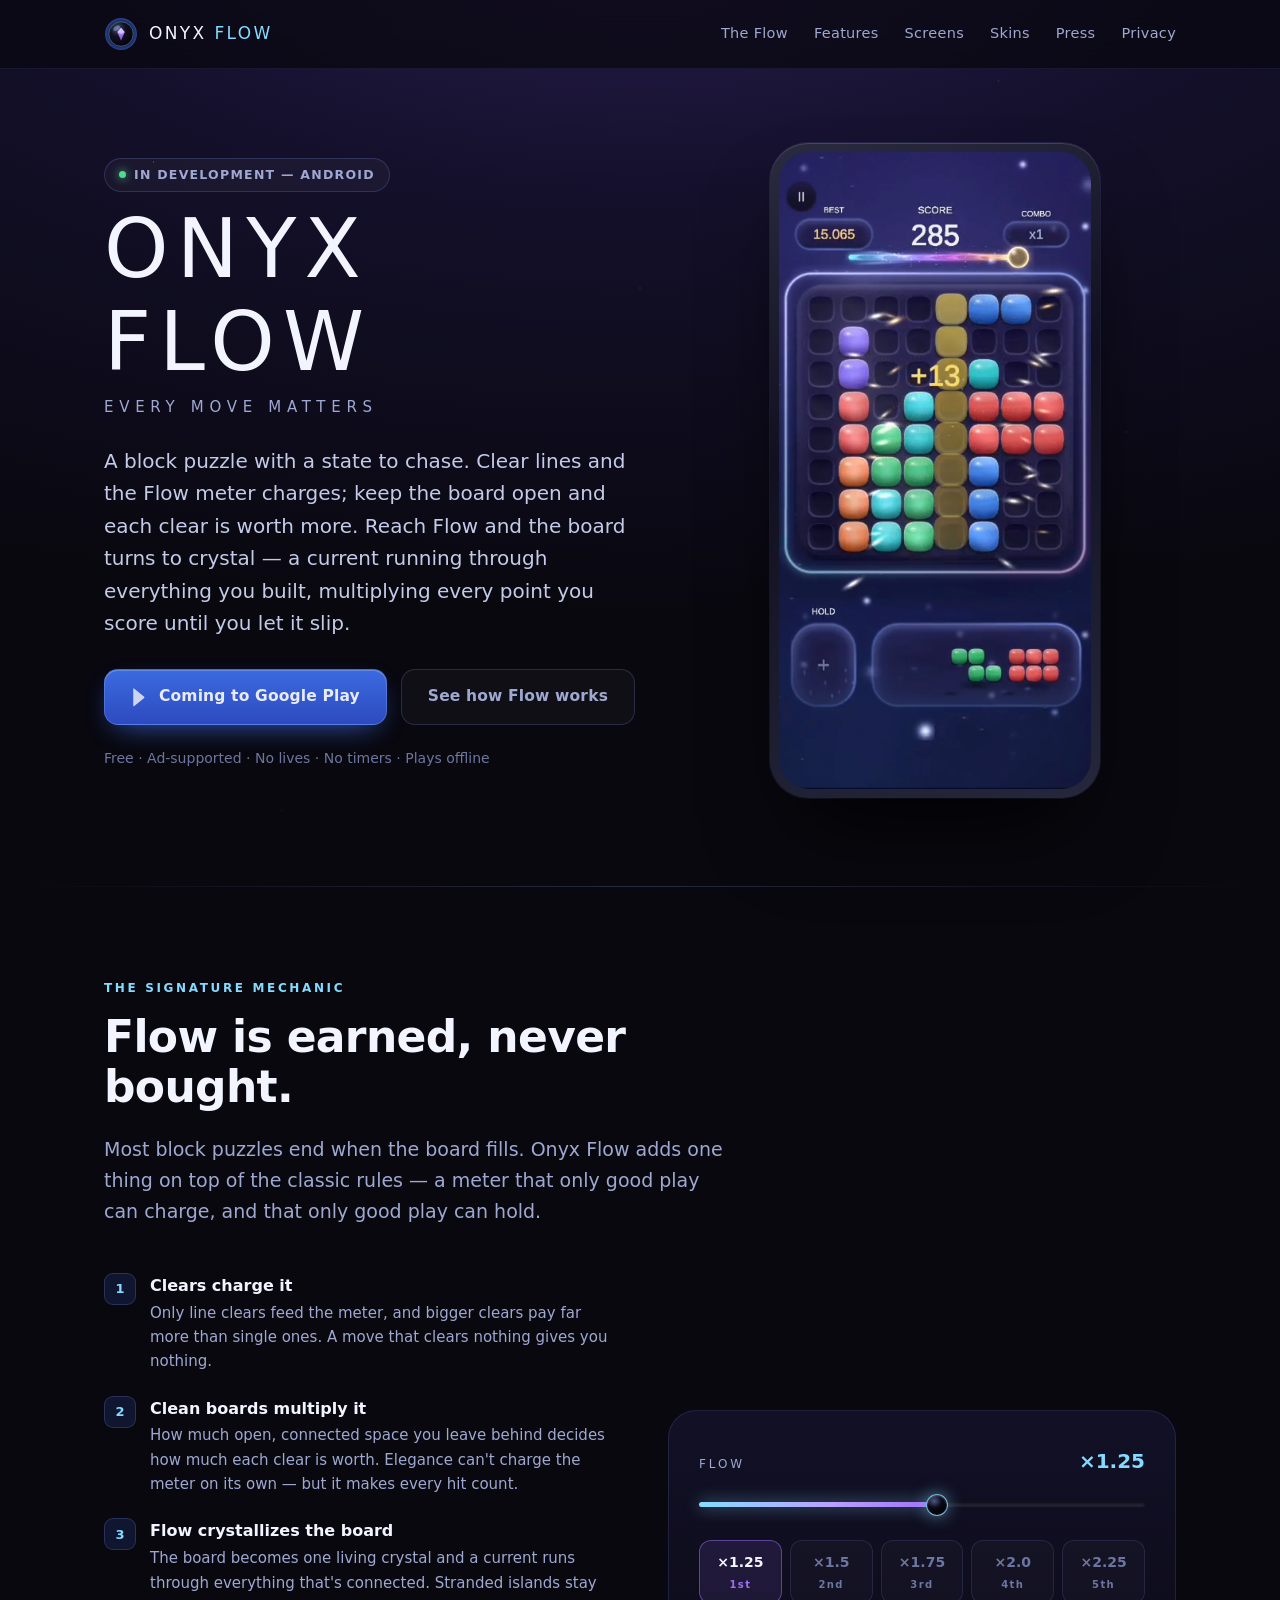
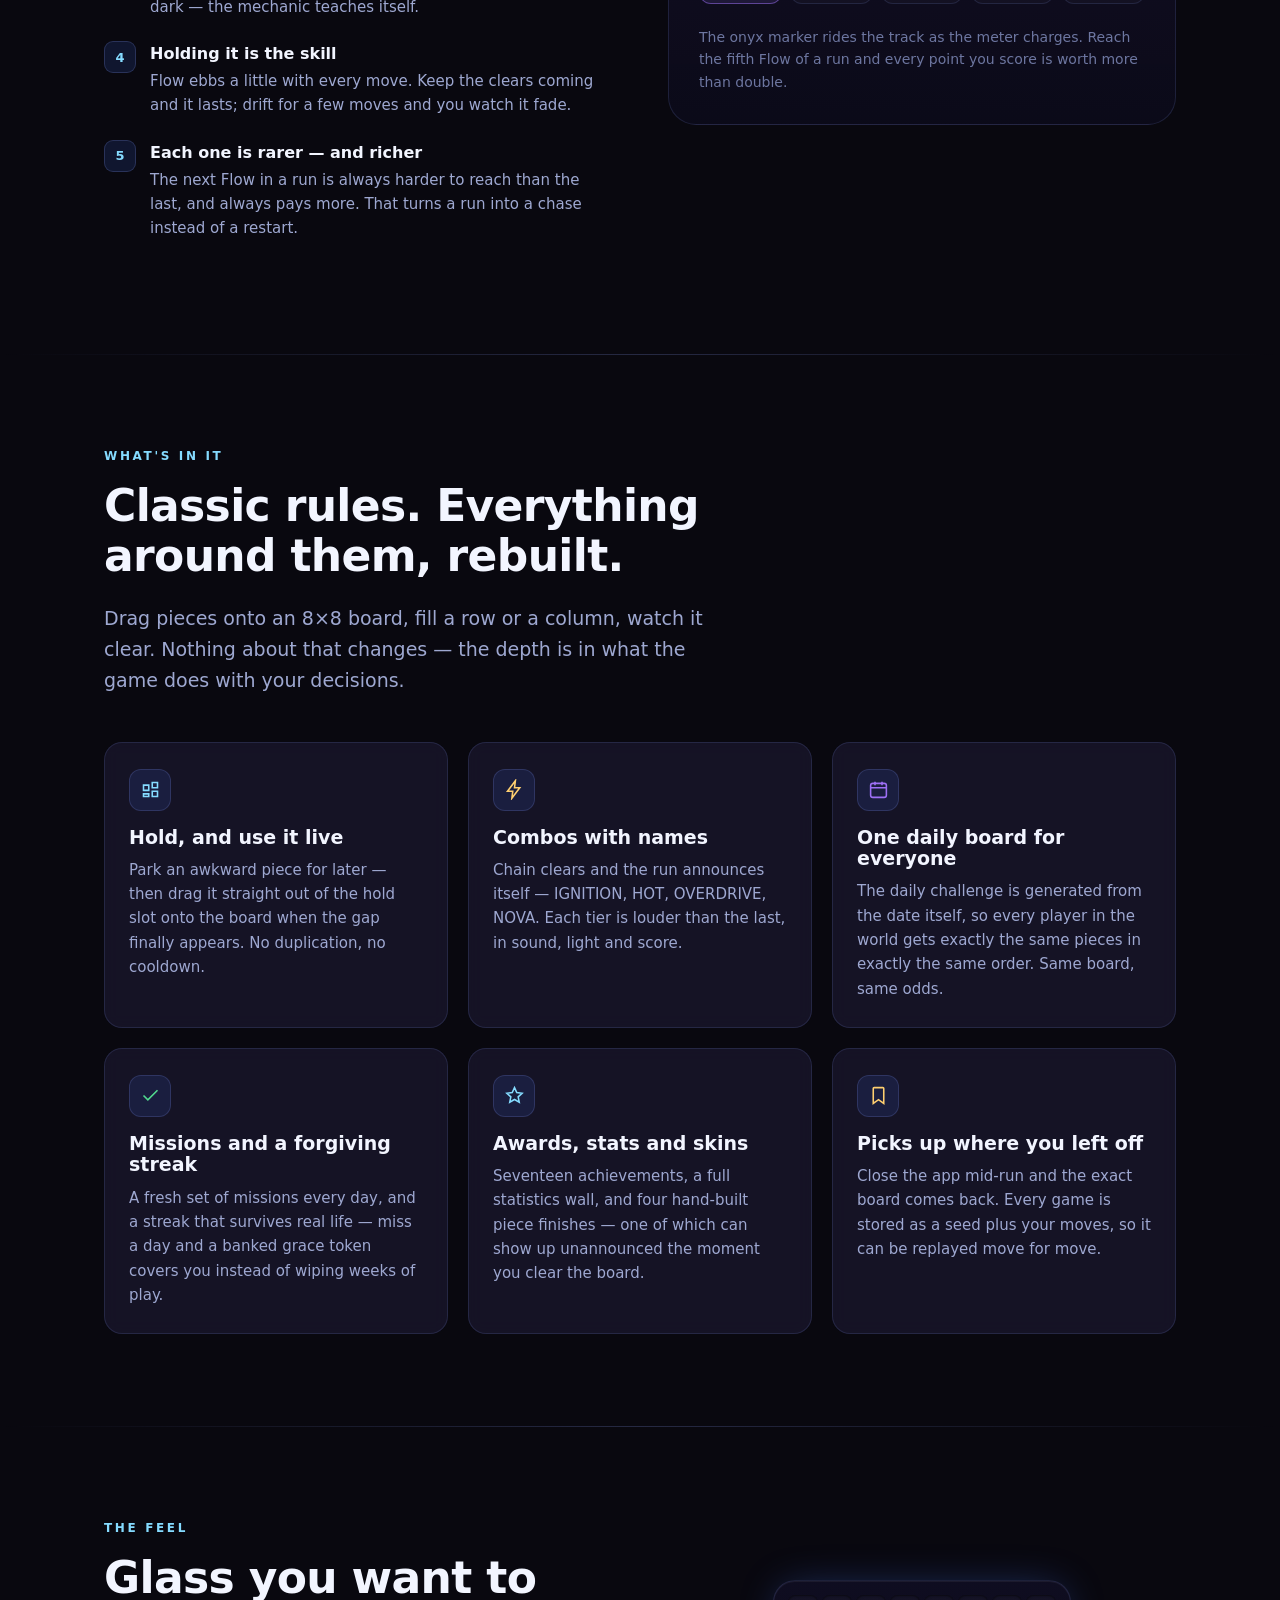
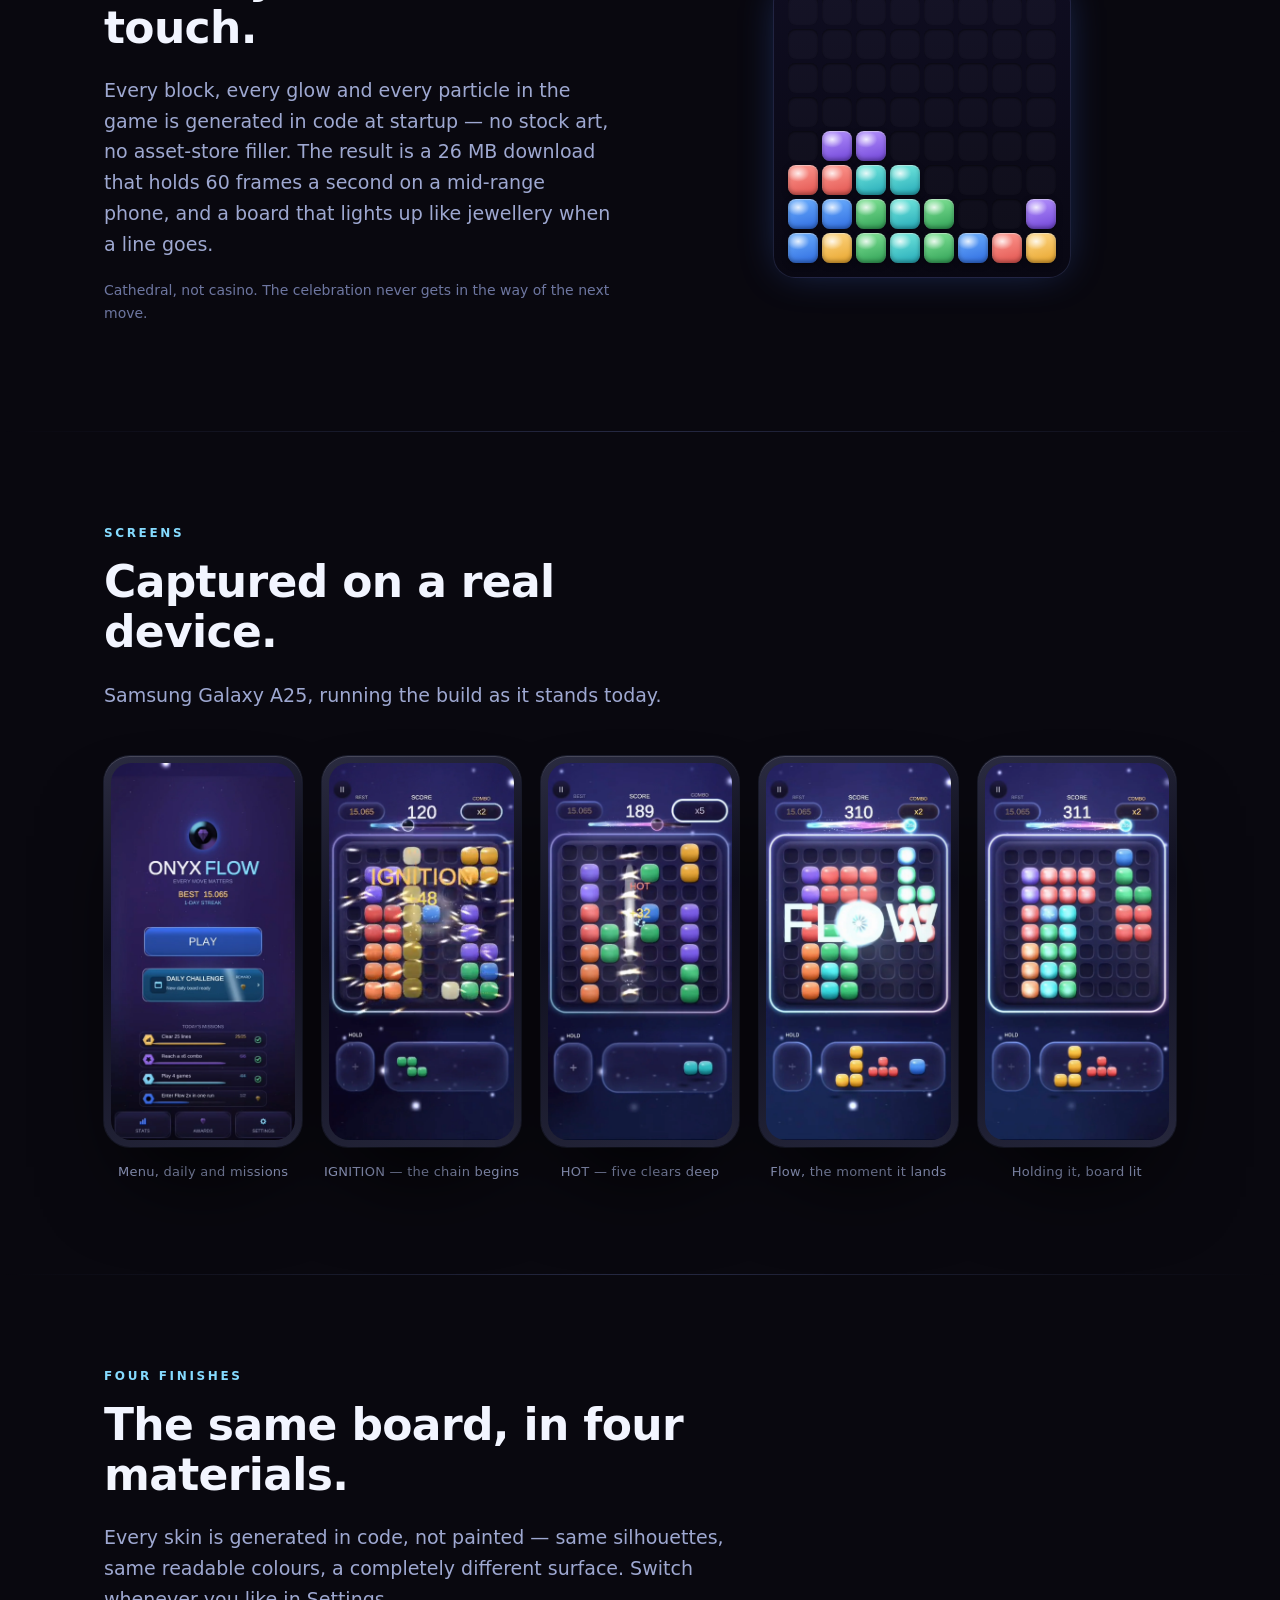
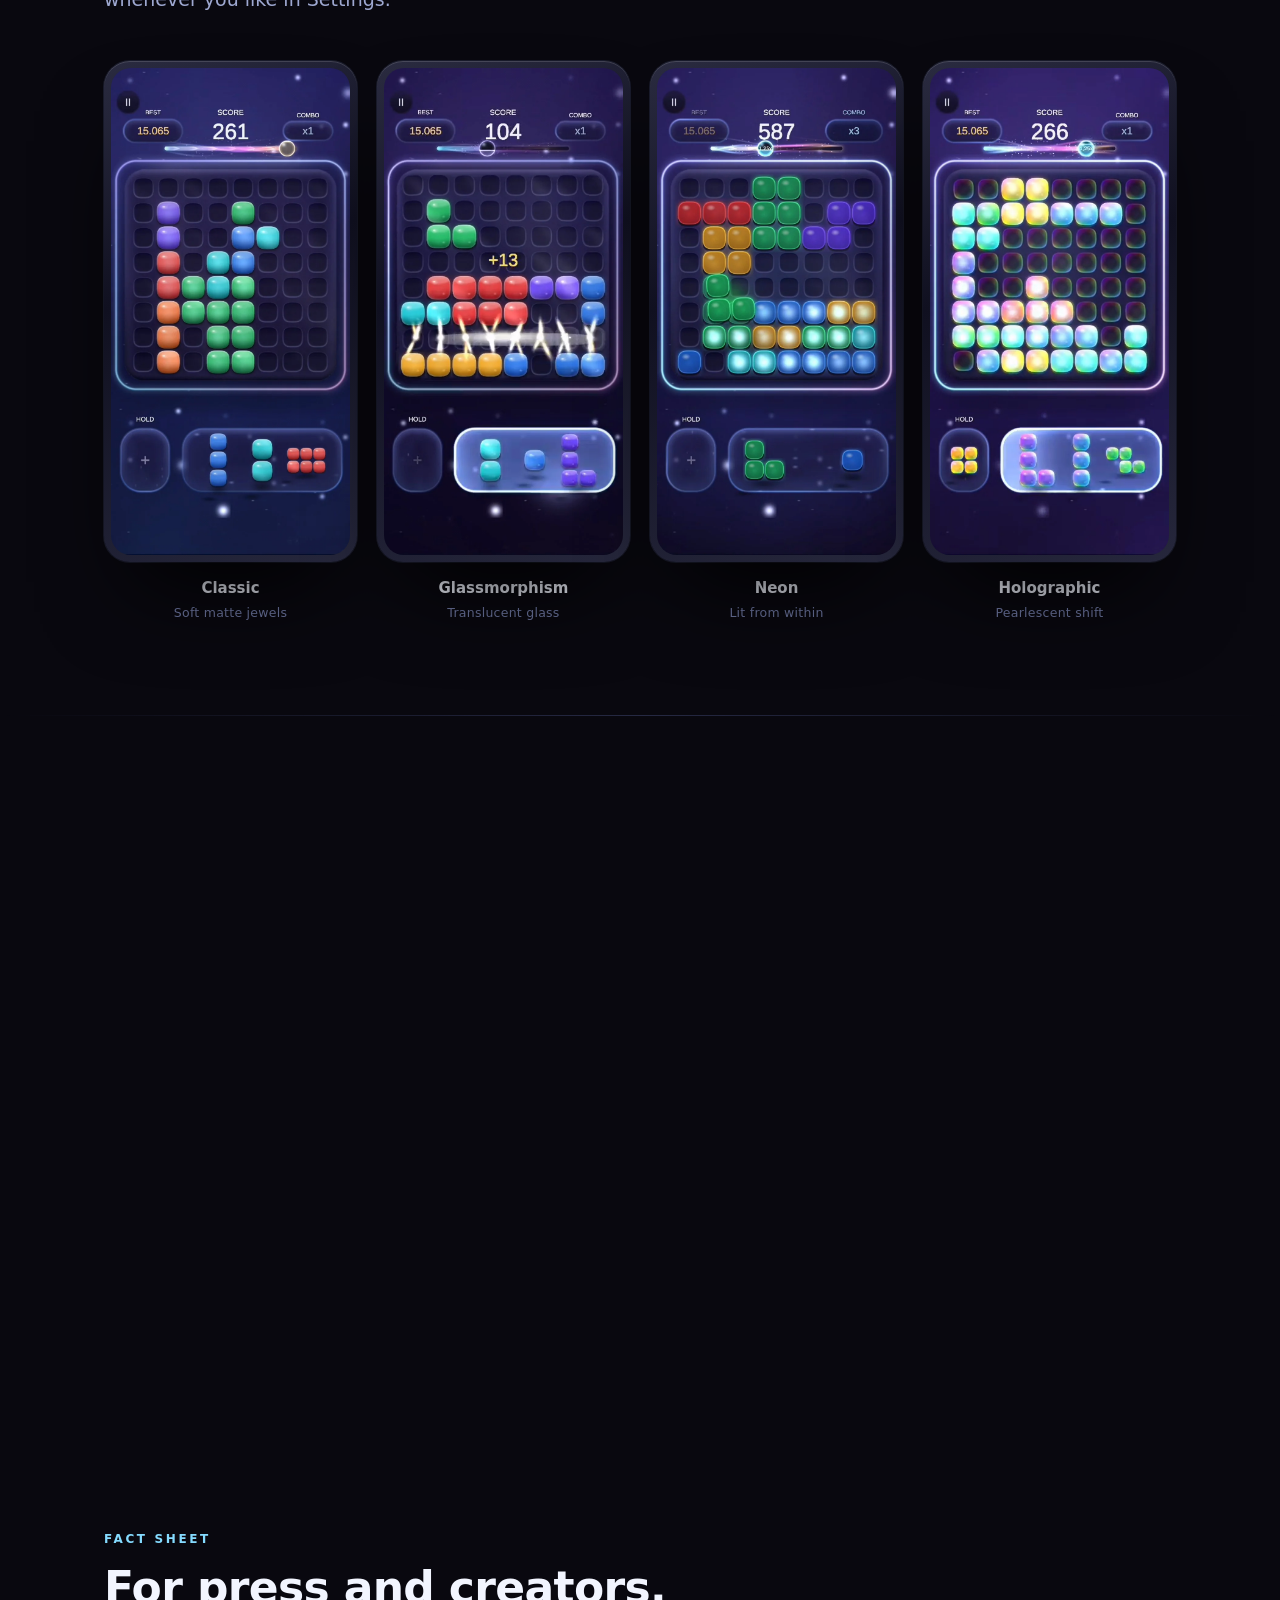
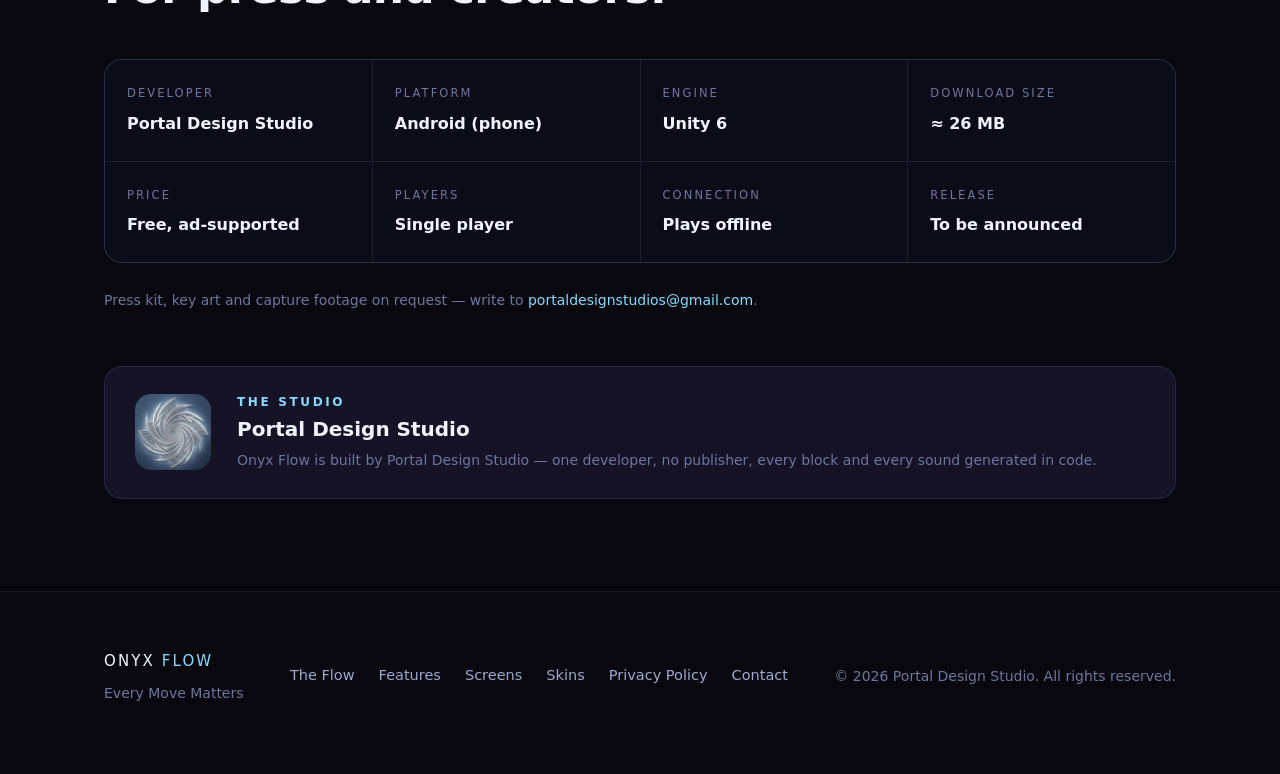
==== index.html @ 807653da "Site for Onyx Flow: landing page and privacy policy Static site, no build step and no external reque" ====
<!DOCTYPE html>
<html lang="en">
<head>
<meta charset="utf-8">
<meta name="viewport" content="width=device-width, initial-scale=1">
<title>Onyx Flow — Every Move Matters</title>
<meta name="description" content="A premium block puzzle for Android. Clear lines to charge the Flow meter, hold it with clean play, and every point you score is multiplied. No timers, no lives, no paywalls.">
<meta name="theme-color" content="#09080f">
<link rel="icon" href="favicon.svg" type="image/svg+xml">
<link rel="stylesheet" href="styles.css">

<meta property="og:type" content="website">
<meta property="og:title" content="Onyx Flow — Every Move Matters">
<meta property="og:description" content="A premium block puzzle for Android. Clear lines to charge the Flow meter, hold it with clean play, and every point you score is multiplied.">
<meta property="og:image" content="assets/og.png">
<meta name="twitter:card" content="summary_large_image">
</head>
<body>
<div class="backdrop"></div>

<header>
  <div class="wrap nav">
    <a class="brand" href="#top">
      <svg class="mark" viewBox="0 0 64 64" aria-hidden="true">
        <defs>
          <radialGradient id="hl" cx="50%" cy="50%" r="50%">
            <stop offset="55%" stop-color="#4275f5" stop-opacity="0"/>
            <stop offset="100%" stop-color="#4275f5" stop-opacity=".55"/>
          </radialGradient>
          <radialGradient id="orb" cx="36%" cy="28%" r="72%">
            <stop offset="0%" stop-color="#3d4e78"/>
            <stop offset="45%" stop-color="#12101f"/>
            <stop offset="100%" stop-color="#05040c"/>
          </radialGradient>
          <linearGradient id="cry" x1="0" y1="0" x2="0" y2="1">
            <stop offset="0%" stop-color="#d3b6ff"/>
            <stop offset="100%" stop-color="#7a45d6"/>
          </linearGradient>
        </defs>
        <circle cx="32" cy="32" r="30" fill="url(#hl)"/>
        <circle cx="32" cy="32" r="23" fill="url(#orb)"/>
        <circle cx="32" cy="32" r="23" fill="none" stroke="#85dbff" stroke-opacity=".55" stroke-width="1.2"/>
        <path d="M32 20 l7 8 -7 16 -7 -16 z" fill="url(#cry)"/>
        <path d="M32 20 l7 8 -7 4 -7 -4 z" fill="#e6d6ff" fill-opacity=".65"/>
        <ellipse cx="24" cy="21" rx="7" ry="4" fill="#bfe4ff" fill-opacity=".35" transform="rotate(-32 24 21)"/>
      </svg>
      <span class="wordmark"><b>ONYX</b> <i>FLOW</i></span>
    </a>
    <nav>
      <a href="#flow" class="hide-xs">The Flow</a>
      <a href="#features" class="hide-sm">Features</a>
      <a href="#screens">Screens</a>
      <a href="#skins" class="hide-sm">Skins</a>
      <a href="#press" class="hide-sm">Press</a>
      <a href="privacy.html">Privacy</a>
    </nav>
  </div>
</header>

<main id="top">

  <!-- ================= HERO ================= -->
  <section class="hero">
    <div class="wrap hero-grid">
      <div>
        <span class="pill"><span class="dot"></span> In development — Android</span>
        <h1>ONYX FLOW</h1>
        <p class="tagline">Every Move Matters</p>
        <p class="lede">
          A block puzzle with a state to chase. Clear lines and the Flow meter charges;
          keep the board open and each clear is worth more. Reach Flow and the board turns to
          crystal — a current running through everything you built, multiplying every point
          you score until you let it slip.
        </p>
        <div class="hero-cta">
          <span class="btn" aria-disabled="true">
            <svg width="18" height="20" viewBox="0 0 24 26" aria-hidden="true"><path fill="currentColor" d="M3 1.4v23.2c0 .6.5 1 1 .7l13.6-11.1c.5-.4.5-1.1 0-1.5L4 1.6c-.4-.3-1 0-1 .8Z" opacity=".85"/></svg>
            Coming to Google Play
          </span>
          <a class="btn ghost" href="#flow">See how Flow works</a>
        </div>
        <p class="small" style="margin-top:22px">
          Free · Ad-supported · No lives · No timers · Plays offline
        </p>
      </div>

      <div class="phone hero-phone">
        <div class="screen">
          <video src="assets/hero-loop.mp4" poster="assets/hero-poster.webp"
                 autoplay muted loop playsinline preload="metadata"
                 aria-label="Gameplay: a combo clears a line, the Flow meter fills and the board crystallizes."></video>
        </div>
      </div>
    </div>
  </section>

  <hr class="rule">

  <!-- ================= FLOW ================= -->
  <section id="flow">
    <div class="wrap">
      <div class="section-head reveal">
        <p class="eyebrow">The signature mechanic</p>
        <h2>Flow is earned, never bought.</h2>
        <p class="lede">
          Most block puzzles end when the board fills. Onyx Flow adds one thing on top of the
          classic rules — a meter that only good play can charge, and that only good play can hold.
        </p>
      </div>

      <div class="flow-grid">
        <ol class="steps reveal">
          <li>
            <strong>Clears charge it</strong>
            <p>Only line clears feed the meter, and bigger clears pay far more than
               single ones. A move that clears nothing gives you nothing.</p>
          </li>
          <li>
            <strong>Clean boards multiply it</strong>
            <p>How much open, connected space you leave behind decides how much each clear
               is worth. Elegance can't charge the meter on its own — but it makes every hit count.</p>
          </li>
          <li>
            <strong>Flow crystallizes the board</strong>
            <p>The board becomes one living crystal and a current runs through everything
               that's connected. Stranded islands stay dark — the mechanic teaches itself.</p>
          </li>
          <li>
            <strong>Holding it is the skill</strong>
            <p>Flow ebbs a little with every move. Keep the clears coming and it lasts;
               drift for a few moves and you watch it fade.</p>
          </li>
          <li>
            <strong>Each one is rarer — and richer</strong>
            <p>The next Flow in a run is always harder to reach than the last, and always
               pays more. That turns a run into a chase instead of a restart.</p>
          </li>
        </ol>

        <div class="meter-mock reveal">
          <div class="meter-label"><span>Flow</span><span class="x" id="mult">×1.25</span></div>
          <div class="meter">
            <div class="track"></div>
            <div class="fill" id="fill"></div>
            <div class="orb" id="flowOrb"></div>
          </div>
          <div class="ladder" id="ladder">
            <div class="rung on">×1.25<span>1st</span></div>
            <div class="rung">×1.5<span>2nd</span></div>
            <div class="rung">×1.75<span>3rd</span></div>
            <div class="rung">×2.0<span>4th</span></div>
            <div class="rung">×2.25<span>5th</span></div>
          </div>
          <p class="small" style="margin:22px 0 0">
            The onyx marker rides the track as the meter charges. Reach the fifth Flow of a run
            and every point you score is worth more than double.
          </p>
        </div>
      </div>
    </div>
  </section>

  <hr class="rule">

  <!-- ================= FEATURES ================= -->
  <section id="features">
    <div class="wrap">
      <div class="section-head reveal">
        <p class="eyebrow">What's in it</p>
        <h2>Classic rules. Everything around them, rebuilt.</h2>
        <p class="lede">
          Drag pieces onto an 8×8 board, fill a row or a column, watch it clear. Nothing about
          that changes — the depth is in what the game does with your decisions.
        </p>
      </div>

      <div class="grid cols-3">
        <div class="card reveal">
          <div class="ico"><svg viewBox="0 0 24 24" fill="none" stroke="#85dbff" stroke-width="1.8"><path d="M4 7h6v6H4zM14 4h6v6h-6zM14 14h6v6h-6zM4 17h6v3H4z"/></svg></div>
          <h3>Hold, and use it live</h3>
          <p>Park an awkward piece for later — then drag it straight out of the hold slot onto
             the board when the gap finally appears. No duplication, no cooldown.</p>
        </div>
        <div class="card reveal">
          <div class="ico"><svg viewBox="0 0 24 24" fill="none" stroke="#ffcf70" stroke-width="1.8"><path d="M13 2 4 14h6l-1 8 9-12h-6z"/></svg></div>
          <h3>Combos with names</h3>
          <p>Chain clears and the run announces itself — IGNITION, HOT, OVERDRIVE, NOVA.
             Each tier is louder than the last, in sound, light and score.</p>
        </div>
        <div class="card reveal">
          <div class="ico"><svg viewBox="0 0 24 24" fill="none" stroke="#9e70f5" stroke-width="1.8"><rect x="3" y="5" width="18" height="16" rx="2.5"/><path d="M3 10h18M8 3v4M16 3v4"/></svg></div>
          <h3>One daily board for everyone</h3>
          <p>The daily challenge is generated from the date itself, so every player in the
             world gets exactly the same pieces in exactly the same order. Same board, same odds.</p>
        </div>
        <div class="card reveal">
          <div class="ico"><svg viewBox="0 0 24 24" fill="none" stroke="#52db8f" stroke-width="1.8"><path d="M4 12l5 5L20 6"/></svg></div>
          <h3>Missions and a forgiving streak</h3>
          <p>A fresh set of missions every day, and a streak that survives real life — miss a
             day and a banked grace token covers you instead of wiping weeks of play.</p>
        </div>
        <div class="card reveal">
          <div class="ico"><svg viewBox="0 0 24 24" fill="none" stroke="#85dbff" stroke-width="1.8"><path d="M12 3l2.6 5.6 6.1.8-4.5 4.2 1.2 6-5.4-3-5.4 3 1.2-6L3.3 9.4l6.1-.8z"/></svg></div>
          <h3>Awards, stats and skins</h3>
          <p>Seventeen achievements, a full statistics wall, and four hand-built piece finishes —
             one of which can show up unannounced the moment you clear the board.</p>
        </div>
        <div class="card reveal">
          <div class="ico"><svg viewBox="0 0 24 24" fill="none" stroke="#ffcf70" stroke-width="1.8"><path d="M7 3h10a1 1 0 0 1 1 1v17l-6-4.2L6 21V4a1 1 0 0 1 1-1z"/></svg></div>
          <h3>Picks up where you left off</h3>
          <p>Close the app mid-run and the exact board comes back. Every game is stored as a
             seed plus your moves, so it can be replayed move for move.</p>
        </div>
      </div>
    </div>
  </section>

  <hr class="rule">

  <!-- ================= BOARD MOCKUP ================= -->
  <section>
    <div class="wrap flow-grid">
      <div class="reveal">
        <p class="eyebrow">The feel</p>
        <h2>Glass you want to touch.</h2>
        <p class="lede">
          Every block, every glow and every particle in the game is generated in code at
          startup — no stock art, no asset-store filler. The result is a 26 MB download that
          holds 60 frames a second on a mid-range phone, and a board that lights up like
          jewellery when a line goes.
        </p>
        <p class="small" style="margin-top:20px">Cathedral, not casino. The celebration never gets in the way of the next move.</p>
      </div>
      <div class="reveal" style="display:grid;place-items:center">
        <div class="board-mock" id="board" aria-hidden="true"></div>
      </div>
    </div>
  </section>

  <hr class="rule">

  <!-- ================= SCREENS ================= -->
  <section id="screens">
    <div class="wrap">
      <div class="section-head reveal">
        <p class="eyebrow">Screens</p>
        <h2>Captured on a real device.</h2>
        <p class="lede">Samsung Galaxy A25, running the build as it stands today.</p>
      </div>
      <div class="gallery reveal">
        <figure>
          <div class="phone"><div class="screen"><img src="assets/shot-menu.webp" alt="The Onyx Flow main menu: best score, streak, daily challenge and today's missions." loading="lazy" width="784" height="1600"></div></div>
          <figcaption>Menu, daily and missions</figcaption>
        </figure>
        <figure>
          <div class="phone"><div class="screen"><img src="assets/shot-ignition.webp" alt="A row clearing in gold with the IGNITION combo callout on screen." loading="lazy" width="784" height="1600"></div></div>
          <figcaption>IGNITION — the chain begins</figcaption>
        </figure>
        <figure>
          <div class="phone"><div class="screen"><img src="assets/shot-hot.webp" alt="A column igniting white at combo five, with the HOT callout." loading="lazy" width="784" height="1600"></div></div>
          <figcaption>HOT — five clears deep</figcaption>
        </figure>
        <figure>
          <div class="phone"><div class="screen"><img src="assets/shot-flow.webp" alt="Flow activating: the board crystallizes and the word FLOW floods the screen." loading="lazy" width="784" height="1600"></div></div>
          <figcaption>Flow, the moment it lands</figcaption>
        </figure>
        <figure>
          <div class="phone"><div class="screen"><img src="assets/shot-crystal.webp" alt="The board mid-Flow, lit from within, with the onyx marker far along the Flow track." loading="lazy" width="784" height="1600"></div></div>
          <figcaption>Holding it, board lit</figcaption>
        </figure>
      </div>
    </div>
  </section>

  <hr class="rule">

  <!-- ================= SKINS ================= -->
  <section id="skins">
    <div class="wrap">
      <div class="section-head reveal">
        <p class="eyebrow">Four finishes</p>
        <h2>The same board, in four materials.</h2>
        <p class="lede">
          Every skin is generated in code, not painted — same silhouettes, same readable
          colours, a completely different surface. Switch whenever you like in Settings.
        </p>
      </div>
      <div class="gallery skins reveal">
        <figure>
          <div class="phone"><div class="screen"><img src="assets/skin-1.webp" alt="The board rendered in the Classic skin: soft, matte jewel blocks." loading="lazy" width="784" height="1600"></div></div>
          <figcaption><b>Classic</b><span>Soft matte jewels</span></figcaption>
        </figure>
        <figure>
          <div class="phone"><div class="screen"><img src="assets/skin-2.webp" alt="The board rendered in the Glassmorphism skin: translucent glass blocks." loading="lazy" width="784" height="1600"></div></div>
          <figcaption><b>Glassmorphism</b><span>Translucent glass</span></figcaption>
        </figure>
        <figure>
          <div class="phone"><div class="screen"><img src="assets/skin-3.webp" alt="The board rendered in the Neon skin: blocks lit from within." loading="lazy" width="784" height="1600"></div></div>
          <figcaption><b>Neon</b><span>Lit from within</span></figcaption>
        </figure>
        <figure>
          <div class="phone"><div class="screen"><img src="assets/skin-4.webp" alt="The board rendered in the Holographic skin: pearlescent, colour-shifting blocks." loading="lazy" width="784" height="1600"></div></div>
          <figcaption><b>Holographic</b><span>Pearlescent shift</span></figcaption>
        </figure>
      </div>
    </div>
  </section>

  <hr class="rule">

  <!-- ================= PROMISE ================= -->
  <section>
    <div class="wrap">
      <div class="promise reveal">
        <p class="eyebrow">The design promise</p>
        <h2 style="max-width:26ch">Nothing in this game is designed to wear you down.</h2>
        <p class="lede" style="margin-top:18px">
          The game is free and ad-supported. Beyond that, every mechanic that pressures players
          into paying was considered and turned down on purpose — what's left has to earn its
          place by being good to play.
        </p>
        <ul class="promise-list">
          <li><svg viewBox="0 0 24 24" fill="none" stroke="#52db8f" stroke-width="2"><path d="M4 12l5 5L20 6"/></svg><span><b>No continues to buy.</b> When the run ends, it ends.</span></li>
          <li><svg viewBox="0 0 24 24" fill="none" stroke="#52db8f" stroke-width="2"><path d="M4 12l5 5L20 6"/></svg><span><b>No energy, no lives.</b> Play for a minute or an hour.</span></li>
          <li><svg viewBox="0 0 24 24" fill="none" stroke="#52db8f" stroke-width="2"><path d="M4 12l5 5L20 6"/></svg><span><b>No paid rerolls.</b> The pieces you get are the pieces you play.</span></li>
          <li><svg viewBox="0 0 24 24" fill="none" stroke="#52db8f" stroke-width="2"><path d="M4 12l5 5L20 6"/></svg><span><b>No streak insurance for sale.</b> Grace is earned by playing.</span></li>
          <li><svg viewBox="0 0 24 24" fill="none" stroke="#52db8f" stroke-width="2"><path d="M4 12l5 5L20 6"/></svg><span><b>No account, no sign-up.</b> Open the app and play.</span></li>
          <li><svg viewBox="0 0 24 24" fill="none" stroke="#52db8f" stroke-width="2"><path d="M4 12l5 5L20 6"/></svg><span><b>Your progress stays on your phone.</b> No profile, no cloud — see the <a href="privacy.html">privacy policy</a>.</span></li>
        </ul>
      </div>
    </div>
  </section>

  <!-- ================= PRESS ================= -->
  <section id="press">
    <div class="wrap">
      <div class="section-head reveal">
        <p class="eyebrow">Fact sheet</p>
        <h2>For press and creators.</h2>
      </div>
      <dl class="facts reveal">
        <div><dt>Developer</dt><dd>Portal Design Studio</dd></div>
        <div><dt>Platform</dt><dd>Android (phone)</dd></div>
        <div><dt>Engine</dt><dd>Unity 6</dd></div>
        <div><dt>Download size</dt><dd>≈ 26 MB</dd></div>
        <div><dt>Price</dt><dd>Free, ad-supported</dd></div>
        <div><dt>Players</dt><dd>Single player</dd></div>
        <div><dt>Connection</dt><dd>Plays offline</dd></div>
        <div><dt>Release</dt><dd>To be announced</dd></div>
      </dl>
      <p class="small" style="margin-top:26px">
        Press kit, key art and capture footage on request — write to
        <a href="mailto:portaldesignstudios@gmail.com">portaldesignstudios@gmail.com</a>.
      </p>

      <div class="studio reveal">
        <img src="assets/studio-emblem.webp" alt="Portal Design Studio" width="320" height="320" loading="lazy">
        <div>
          <p class="eyebrow" style="margin-bottom:6px">The studio</p>
          <h3 style="margin-bottom:8px">Portal Design Studio</h3>
          <p class="small" style="margin:0">
            Onyx Flow is built by Portal Design Studio — one developer, no publisher,
            every block and every sound generated in code.
          </p>
        </div>
      </div>
    </div>
  </section>

</main>

<footer>
  <div class="wrap foot">
    <div>
      <span class="wordmark" style="font-size:15px"><b>ONYX</b> <i>FLOW</i></span>
      <p class="small" style="margin:8px 0 0">Every Move Matters</p>
    </div>
    <div class="links">
      <a href="#flow">The Flow</a>
      <a href="#features">Features</a>
      <a href="#screens">Screens</a>
      <a href="#skins">Skins</a>
      <a href="privacy.html">Privacy Policy</a>
      <a href="mailto:portaldesignstudios@gmail.com">Contact</a>
    </div>
    <p class="small" style="margin:0">© <span id="yr">2026</span> Portal Design Studio. All rights reserved.</p>
  </div>
</footer>

<script>
(function () {
  var reduced = window.matchMedia('(prefers-reduced-motion: reduce)').matches;
  document.getElementById('yr').textContent = new Date().getFullYear();

  /* ---- scroll reveal ---- */
  var items = document.querySelectorAll('.reveal');
  if ('IntersectionObserver' in window && !reduced) {
    var io = new IntersectionObserver(function (entries) {
      entries.forEach(function (e) {
        if (e.isIntersecting) { e.target.classList.add('in'); io.unobserve(e.target); }
      });
    }, { rootMargin: '0px 0px -12% 0px' });
    items.forEach(function (el) { io.observe(el); });
  } else {
    items.forEach(function (el) { el.classList.add('in'); });
  }

  /* ---- flow meter demo: charge, hold, drop, climb the ladder ---- */
  var fill = document.getElementById('fill');
  var orb = document.getElementById('flowOrb');
  var mult = document.getElementById('mult');
  var rungs = document.querySelectorAll('#ladder .rung');
  var labels = ['×1.25', '×1.5', '×1.75', '×2.0', '×2.25'];
  var step = 0, running = false;

  /* the marker rides the track with the charge, as it does in the game */
  function charge(pct) {
    fill.style.width = pct + '%';
    orb.style.left = pct + '%';
  }

  function cycle() {
    if (reduced) { charge(100); return; }
    charge(18 + Math.random() * 14);
    setTimeout(function () { charge(52 + Math.random() * 12); }, 1200);
    setTimeout(function () { charge(100); }, 2500);
    setTimeout(function () {
      rungs.forEach(function (r, i) { r.classList.toggle('on', i === step); });
      mult.textContent = labels[step];
      step = (step + 1) % labels.length;
    }, 3600);
    setTimeout(function () { charge(0); }, 5200);
    setTimeout(cycle, 6600);
  }

  var meter = document.querySelector('.meter-mock');
  if (meter && 'IntersectionObserver' in window) {
    new IntersectionObserver(function (e) {
      if (e[0].isIntersecting && !running) { running = true; cycle(); }
    }, { threshold: .3 }).observe(meter);
  } else { cycle(); }

  /* ---- board mockup: fills a row, ignites it, clears it ---- */
  var board = document.getElementById('board');
  if (board) {
    var COLS = 8, ROWS = 8, hues = ['c-blue', 'c-cyan', 'c-green', 'c-coral', 'c-gold', 'c-violet'];
    var cells = [];
    for (var i = 0; i < COLS * ROWS; i++) {
      var d = document.createElement('div');
      d.className = 'cell';
      board.appendChild(d);
      cells.push(d);
    }

    function paint(i, hue) { cells[i].className = 'cell f ' + hue; }
    function clearCell(i) { cells[i].className = 'cell'; }

    /* a hand-placed opening so the mock always reads like a real board */
    var seed = [
      [40, 3], [41, 3], [48, 0], [49, 0], [50, 2], [56, 0], [57, 4], [58, 2], [59, 1],
      [33, 5], [34, 5], [42, 1], [43, 1], [51, 1], [52, 2], [60, 2], [61, 0], [62, 3]
    ];
    seed.forEach(function (s) { paint(s[0], hues[s[1]]); });

    if (!reduced) {
      var row = 7, order = [63, 55, 47, 39, 38, 46, 54, 53, 45, 44, 37, 36, 35, 32];
      var t = 0;

      function loop() {
        /* fill the last gaps of the bottom row */
        [63, 55].forEach(function (i, n) {
          setTimeout(function () { paint(i, hues[(n + 4) % hues.length]); }, 400 + n * 420);
        });
        /* ignite the row */
        setTimeout(function () {
          for (var c = 0; c < COLS; c++) cells[row * COLS + c].classList.add('hot');
        }, 1500);
        /* clear it */
        setTimeout(function () {
          for (var c = 0; c < COLS; c++) clearCell(row * COLS + c);
        }, 1900);
        /* rebuild the row for the next pass */
        setTimeout(function () {
          [[56, 0], [57, 4], [58, 2], [59, 1], [60, 2], [61, 0], [62, 3]].forEach(function (s) {
            paint(s[0], hues[s[1]]);
          });
        }, 3200);
        setTimeout(loop, 5200);
      }

      if ('IntersectionObserver' in window) {
        var started = false;
        new IntersectionObserver(function (e) {
          if (e[0].isIntersecting && !started) { started = true; loop(); }
        }, { threshold: .35 }).observe(board);
      } else { loop(); }
    }
  }
})();
</script>
</body>
</html>
---- styles.css ----
/* ==========================================================================
   Onyx Flow — site styles
   Palette lifted directly from the game's NovaUIKit so the site and the app
   read as one system. Restrained: deep onyx, violet mid-tones, electric blue
   for action, cyan for accents, gold reserved strictly for rewards.
   ========================================================================== */

:root {
  --onyx:      #09080f;
  --onyx-2:    #0d0b18;
  --violet:    #291c4d;
  --violet-2:  #1b1436;
  --card:      rgba(29, 27, 52, 0.62);
  --card-line: rgba(140, 160, 255, 0.14);
  --ink:       #f2f5ff;
  --dim:       #9ea8d1;
  --dimmer:    #6d76a0;
  --electric:  #4275f5;
  --royal:     #3352d1;
  --cyan:      #85dbff;
  --gold:      #ffcf70;
  --emerald:   #52db8f;
  --amethyst:  #9e70f5;

  --radius:    18px;
  --radius-lg: 28px;
  --maxw:      1120px;

  --font: "Segoe UI", system-ui, -apple-system, "Inter", "Helvetica Neue", Arial, sans-serif;
}

* { box-sizing: border-box; }

html { scroll-behavior: smooth; }

body {
  margin: 0;
  font-family: var(--font);
  color: var(--ink);
  background: var(--onyx);
  -webkit-font-smoothing: antialiased;
  line-height: 1.62;
  overflow-x: hidden;
}

/* The baked backdrop: onyx → violet gradient, nebula bloom, vignette, stars.
   One fixed layer so scrolling stays cheap. */
.backdrop {
  position: fixed;
  inset: 0;
  z-index: -2;
  background:
    radial-gradient(120% 80% at 50% -12%, #2a1f52 0%, #14102b 42%, var(--onyx) 100%),
    var(--onyx);
}
.backdrop::after {
  content: "";
  position: absolute;
  inset: 0;
  background-image:
    radial-gradient(1.4px 1.4px at 12% 18%, rgba(255,255,255,.55), transparent 60%),
    radial-gradient(1.2px 1.2px at 78% 9%,  rgba(190,215,255,.45), transparent 60%),
    radial-gradient(1.6px 1.6px at 34% 62%, rgba(255,255,255,.38), transparent 60%),
    radial-gradient(1.2px 1.2px at 88% 48%, rgba(190,215,255,.4),  transparent 60%),
    radial-gradient(1.3px 1.3px at 60% 82%, rgba(255,255,255,.32), transparent 60%),
    radial-gradient(1.1px 1.1px at 22% 90%, rgba(190,215,255,.3),  transparent 60%),
    radial-gradient(1.5px 1.5px at 50% 32%, rgba(255,255,255,.28), transparent 60%);
  opacity: .9;
}

a { color: var(--cyan); text-decoration: none; }
a:hover { text-decoration: underline; }

img, video { max-width: 100%; display: block; }

.wrap { width: 100%; max-width: var(--maxw); margin: 0 auto; padding: 0 24px; }

/* ---------- typography ---------- */
h1, h2, h3 { line-height: 1.14; margin: 0 0 .5em; letter-spacing: -0.015em; }
h2 { font-size: clamp(28px, 4.2vw, 44px); font-weight: 700; }
h3 { font-size: 19px; font-weight: 650; letter-spacing: 0; }
p  { margin: 0 0 1em; }

.eyebrow {
  font-size: 12px;
  letter-spacing: .22em;
  text-transform: uppercase;
  color: var(--cyan);
  font-weight: 600;
  margin-bottom: 14px;
}
.lede { font-size: clamp(16px, 1.6vw, 19px); color: var(--dim); max-width: 58ch; }
.muted { color: var(--dim); }
.small { font-size: 14px; color: var(--dimmer); }

/* ---------- brand mark ---------- */
.mark { width: 34px; height: 34px; flex: 0 0 auto; }
.wordmark { font-weight: 300; letter-spacing: .14em; white-space: nowrap; }
.wordmark b { font-weight: 300; color: var(--ink); }
.wordmark i { font-style: normal; color: var(--cyan); }

/* ---------- header ---------- */
header {
  position: sticky;
  top: 0;
  z-index: 50;
  backdrop-filter: blur(14px);
  -webkit-backdrop-filter: blur(14px);
  background: rgba(9, 8, 15, 0.72);
  border-bottom: 1px solid rgba(140, 160, 255, 0.10);
}
.nav { display: flex; align-items: center; gap: 18px; height: 68px; }
.nav .brand { display: flex; align-items: center; gap: 11px; font-size: 17px; }
.nav nav { margin-left: auto; display: flex; align-items: center; gap: 26px; }
.nav nav a { color: var(--dim); font-size: 14.5px; letter-spacing: .02em; white-space: nowrap; }
.nav nav a:hover { color: var(--ink); text-decoration: none; }

/* ---------- buttons / badges ---------- */
.btn {
  display: inline-flex;
  align-items: center;
  gap: 10px;
  padding: 14px 26px;
  border-radius: 14px;
  font-size: 15.5px;
  font-weight: 600;
  letter-spacing: .01em;
  border: 1px solid rgba(160, 190, 255, .28);
  color: var(--ink);
  background: linear-gradient(180deg, rgba(66,117,245,.95), rgba(51,82,209,.95));
  box-shadow: 0 10px 30px -12px rgba(66,117,245,.9), inset 0 1px 0 rgba(255,255,255,.22);
  transition: transform .18s ease, box-shadow .18s ease;
}
.btn:hover { text-decoration: none; transform: translateY(-1px); box-shadow: 0 16px 38px -14px rgba(66,117,245,1), inset 0 1px 0 rgba(255,255,255,.3); }
.btn.ghost {
  background: rgba(255,255,255,.03);
  border-color: rgba(140,160,255,.2);
  box-shadow: none;
  color: var(--dim);
}
.btn.ghost:hover { color: var(--ink); border-color: rgba(140,160,255,.4); }
.btn[aria-disabled="true"] { cursor: default; opacity: .96; }

.pill {
  display: inline-flex;
  align-items: center;
  gap: 8px;
  padding: 6px 14px;
  border-radius: 999px;
  border: 1px solid rgba(140,160,255,.2);
  background: rgba(255,255,255,.035);
  font-size: 12.5px;
  letter-spacing: .1em;
  text-transform: uppercase;
  color: var(--dim);
  font-weight: 600;
}
.pill .dot { width: 7px; height: 7px; border-radius: 50%; background: var(--emerald); box-shadow: 0 0 10px var(--emerald); }

/* ---------- sections ---------- */
section { padding: 92px 0; position: relative; }
.section-head { max-width: 62ch; margin-bottom: 46px; }
.rule { height: 1px; background: linear-gradient(90deg, transparent, rgba(140,160,255,.22), transparent); border: 0; margin: 0; }

/* ---------- hero ---------- */
.hero { padding: 74px 0 88px; }
.hero-grid {
  display: grid;
  grid-template-columns: 1.05fr .95fr;
  gap: 56px;
  align-items: center;
}
.hero h1 {
  font-size: clamp(44px, 7.4vw, 82px);
  font-weight: 300;
  letter-spacing: .1em;
  margin: 10px 0 6px;
}
.hero .tagline {
  font-size: clamp(13px, 1.5vw, 15px);
  letter-spacing: .38em;
  text-transform: uppercase;
  color: var(--dim);
  margin-bottom: 26px;
}
.hero .lede { font-size: clamp(17px, 1.8vw, 20px); color: #c3cbe8; }
.hero-cta { display: flex; flex-wrap: wrap; gap: 14px; align-items: center; margin-top: 30px; }

/* ---------- phone frame ---------- */
.phone {
  position: relative;
  width: 100%;
  max-width: 300px;
  margin: 0 auto;
  border-radius: 38px;
  padding: 9px;
  background: linear-gradient(160deg, #2a2b40, #101020 42%, #26273c);
  box-shadow:
    0 50px 90px -30px rgba(0,0,0,.9),
    0 0 0 1px rgba(150,170,255,.12),
    inset 0 1px 0 rgba(255,255,255,.14);
}
.phone::after {
  content: "";
  position: absolute;
  inset: -34px;
  border-radius: 60px;
  background: radial-gradient(closest-side, rgba(66,117,245,.28), transparent 72%);
  z-index: -1;
  filter: blur(6px);
}
.phone .screen {
  border-radius: 30px;
  overflow: hidden;
  background: #07060e;
  aspect-ratio: 392 / 800;
}
.phone .screen img,
.phone .screen video { width: 100%; height: 100%; object-fit: cover; }
.phone.hero-phone { max-width: 330px; }

/* ---------- cards / grids ---------- */
.grid { display: grid; gap: 20px; }
.grid.cols-3 { grid-template-columns: repeat(3, 1fr); }
.grid.cols-2 { grid-template-columns: repeat(2, 1fr); }

.card {
  background: var(--card);
  border: 1px solid var(--card-line);
  border-radius: var(--radius);
  padding: 26px 24px;
  backdrop-filter: blur(8px);
  -webkit-backdrop-filter: blur(8px);
  transition: border-color .2s ease, transform .2s ease;
}
.card:hover { border-color: rgba(140,160,255,.3); transform: translateY(-2px); }
.card p { margin: 0; color: var(--dim); font-size: 15px; }
.card .ico {
  width: 42px; height: 42px;
  border-radius: 12px;
  display: grid; place-items: center;
  margin-bottom: 16px;
  background: rgba(66,117,245,.12);
  border: 1px solid rgba(140,160,255,.18);
}
.card .ico svg { width: 21px; height: 21px; }

/* ---------- flow section ---------- */
.flow-grid { display: grid; grid-template-columns: 1fr 1fr; gap: 56px; align-items: center; }

.meter-mock {
  background: linear-gradient(180deg, rgba(20,18,42,.85), rgba(12,11,26,.9));
  border: 1px solid var(--card-line);
  border-radius: var(--radius-lg);
  padding: 34px 30px 30px;
}
.meter-label {
  display: flex; justify-content: space-between; align-items: baseline;
  font-size: 12px; letter-spacing: .24em; text-transform: uppercase; color: var(--dim);
  margin-bottom: 14px;
}
.meter-label .x { color: var(--cyan); font-size: 20px; letter-spacing: 0; font-weight: 700; }
/* Mirrors the in-game HUD: a slim track with a polished onyx marker that rides
   it as the meter charges. */
.meter { position: relative; height: 26px; display: flex; align-items: center; }
.meter .track {
  position: absolute;
  left: 0; right: 0;
  height: 5px;
  border-radius: 999px;
  background: rgba(255,255,255,.07);
  box-shadow: inset 0 1px 2px rgba(0,0,0,.6);
}
.meter .fill {
  position: absolute;
  left: 0;
  height: 5px;
  width: 0%;
  border-radius: 999px;
  background: linear-gradient(90deg, var(--cyan), #b9a2ff 55%, var(--amethyst));
  box-shadow: 0 0 16px rgba(133,219,255,.6);
  transition: width 1.1s cubic-bezier(.22,.9,.28,1);
}
.meter .orb {
  position: absolute;
  left: 0;
  width: 22px; height: 22px;
  margin-left: -11px;
  border-radius: 50%;
  background: radial-gradient(60% 55% at 36% 30%, #4a5a86, #0b0a16 62%, #05040b);
  border: 1.5px solid rgba(133,219,255,.85);
  box-shadow: 0 0 16px rgba(133,219,255,.55), inset 0 1px 2px rgba(255,255,255,.25);
  transition: left 1.1s cubic-bezier(.22,.9,.28,1);
}
.ladder { display: flex; gap: 8px; margin-top: 22px; flex-wrap: wrap; }
.rung {
  flex: 1 1 0;
  min-width: 62px;
  text-align: center;
  padding: 10px 4px;
  border-radius: 12px;
  border: 1px solid rgba(140,160,255,.14);
  background: rgba(255,255,255,.025);
  font-size: 14px;
  font-weight: 700;
  color: var(--dimmer);
  transition: color .3s ease, border-color .3s ease, background .3s ease;
}
.rung span { display: block; font-size: 10px; font-weight: 600; letter-spacing: .14em; color: var(--dimmer); margin-top: 3px; }
.rung.on { color: var(--ink); border-color: rgba(158,112,245,.5); background: rgba(158,112,245,.12); }
.rung.on span { color: var(--amethyst); }

.steps { list-style: none; margin: 0; padding: 0; counter-reset: s; }
.steps li {
  counter-increment: s;
  position: relative;
  padding-left: 46px;
  margin-bottom: 22px;
}
.steps li::before {
  content: counter(s);
  position: absolute; left: 0; top: 0;
  width: 30px; height: 30px;
  border-radius: 9px;
  display: grid; place-items: center;
  font-size: 13px; font-weight: 700;
  color: var(--cyan);
  background: rgba(66,117,245,.14);
  border: 1px solid rgba(140,160,255,.2);
}
.steps li strong { display: block; margin-bottom: 2px; font-weight: 650; }
.steps li p { margin: 0; color: var(--dim); font-size: 15px; }

/* ---------- board mockup ---------- */
.board-mock {
  --cell: 30px;
  display: inline-grid;
  grid-template-columns: repeat(8, var(--cell));
  gap: 4px;
  padding: 14px;
  border-radius: 22px;
  background: linear-gradient(180deg, rgba(16,14,34,.92), rgba(9,8,20,.95));
  border: 1px solid rgba(140,160,255,.16);
  box-shadow: 0 0 42px -10px rgba(66,117,245,.4), inset 0 1px 0 rgba(255,255,255,.06);
}
.cell {
  width: var(--cell); height: var(--cell);
  border-radius: 26%;
  background: rgba(255,255,255,.028);
  box-shadow: inset 0 1px 2px rgba(0,0,0,.5);
  transition: background .18s ease, box-shadow .18s ease, transform .18s ease;
}
.cell.f {
  background:
    radial-gradient(60% 45% at 34% 28%, rgba(255,255,255,.85), rgba(255,255,255,0) 62%),
    linear-gradient(165deg, var(--c1), var(--c2));
  box-shadow:
    inset 0 -2px 4px rgba(0,0,0,.35),
    inset 0 1px 1px rgba(255,255,255,.5),
    0 2px 6px rgba(0,0,0,.4);
}
.cell.hot {
  background: #ffffff;
  box-shadow: 0 0 22px 5px rgba(190,225,255,.85);
  transform: scale(1.06);
}
.c-blue   { --c1: #6fb2ff; --c2: #2f6ce0; }
.c-cyan   { --c1: #79ecdf; --c2: #24a9b8; }
.c-green  { --c1: #86e79a; --c2: #2fa055; }
.c-coral  { --c1: #ff9d94; --c2: #e2544f; }
.c-gold   { --c1: #ffd98a; --c2: #e8a52c; }
.c-violet { --c1: #b795ff; --c2: #7145d8; }

/* ---------- gallery ---------- */
.gallery {
  display: grid;
  grid-template-columns: repeat(5, 1fr);
  gap: 20px;
  align-items: start;
}
.gallery figure { margin: 0; }
.gallery .phone { max-width: none; padding: 7px; border-radius: 26px; }
.gallery .phone .screen { border-radius: 20px; }
.gallery .phone::after { display: none; }
.gallery figcaption {
  margin-top: 14px;
  font-size: 13px;
  color: var(--dim);
  text-align: center;
  letter-spacing: .02em;
}
.gallery.skins { grid-template-columns: repeat(4, 1fr); }
.gallery.skins figcaption b { display: block; color: var(--ink); font-size: 15px; font-weight: 650; letter-spacing: 0; }
.gallery.skins figcaption span { display: block; margin-top: 2px; font-size: 12.5px; color: var(--dimmer); }

/* ---------- studio ---------- */
.studio {
  display: flex;
  align-items: center;
  gap: 26px;
  margin-top: 54px;
  padding: 26px 30px;
  border-radius: var(--radius);
  border: 1px solid var(--card-line);
  background: var(--card);
}
.studio img { width: 76px; height: 76px; border-radius: 16px; flex: 0 0 auto; }
.studio h3 { font-size: 20px; }

/* ---------- promise ---------- */
.promise {
  border-radius: var(--radius-lg);
  border: 1px solid rgba(140,160,255,.16);
  background:
    radial-gradient(80% 120% at 15% 0%, rgba(66,117,245,.14), transparent 60%),
    rgba(16,14,32,.7);
  padding: 54px 48px;
}
.promise-list { list-style: none; margin: 26px 0 0; padding: 0; display: grid; grid-template-columns: 1fr 1fr; gap: 14px 34px; }
.promise-list li { display: flex; gap: 12px; align-items: flex-start; font-size: 15.5px; color: var(--dim); }
.promise-list svg { flex: 0 0 auto; margin-top: 4px; width: 17px; height: 17px; }
.promise-list b { color: var(--ink); font-weight: 600; }

/* ---------- fact sheet ---------- */
.facts { display: grid; grid-template-columns: repeat(4, 1fr); gap: 1px; background: rgba(140,160,255,.14); border: 1px solid rgba(140,160,255,.14); border-radius: var(--radius); overflow: hidden; }
.facts div { background: rgba(11,10,22,.92); padding: 24px 22px; }
.facts dt { font-size: 11.5px; letter-spacing: .18em; text-transform: uppercase; color: var(--dimmer); margin-bottom: 8px; }
.facts dd { margin: 0; font-size: 16px; font-weight: 600; }

/* ---------- footer ---------- */
footer { padding: 56px 0 70px; border-top: 1px solid rgba(140,160,255,.1); }
.foot { display: flex; flex-wrap: wrap; gap: 24px; align-items: center; justify-content: space-between; }
.foot .links { display: flex; gap: 24px; flex-wrap: wrap; }
.foot .links a { color: var(--dim); font-size: 14.5px; }

/* ---------- legal page ---------- */
.legal { max-width: 780px; padding: 64px 0 40px; }
.legal h1 { font-size: clamp(32px, 5vw, 46px); font-weight: 600; letter-spacing: -.02em; }
.legal h2 { font-size: 21px; font-weight: 650; margin-top: 46px; letter-spacing: 0; }
.legal p, .legal li { color: #c3cbe8; font-size: 16px; }
.legal ul { padding-left: 20px; }
.legal li { margin-bottom: 8px; }
.legal .note {
  border-left: 2px solid var(--amethyst);
  background: rgba(158,112,245,.08);
  padding: 16px 20px;
  border-radius: 0 12px 12px 0;
  margin: 26px 0;
}
.legal .note p:last-child { margin-bottom: 0; }

/* ---------- reveal ---------- */
.reveal { opacity: 0; transform: translateY(18px); transition: opacity .7s ease, transform .7s ease; }
.reveal.in { opacity: 1; transform: none; }

/* ---------- responsive ---------- */
@media (max-width: 980px) {
  .hero-grid, .flow-grid { grid-template-columns: 1fr; gap: 44px; }
  .hero-phone { order: -1; }
  .grid.cols-3 { grid-template-columns: 1fr 1fr; }
  .facts { grid-template-columns: 1fr 1fr; }
  .gallery { grid-template-columns: repeat(3, 1fr); }
  .gallery.skins { grid-template-columns: repeat(2, 1fr); }
  .nav nav { gap: 18px; }
  .nav nav a.hide-sm { display: none; }
}
@media (max-width: 640px) {
  section { padding: 66px 0; }
  .grid.cols-3, .grid.cols-2 { grid-template-columns: 1fr; }
  .gallery, .gallery.skins { grid-template-columns: 1fr 1fr; gap: 16px; }
  .studio { flex-direction: column; align-items: flex-start; gap: 18px; padding: 24px; }
  .promise { padding: 34px 24px; }
  .promise-list { grid-template-columns: 1fr; }
  .board-mock { --cell: 26px; }
  .wrap { padding: 0 18px; }
  .nav nav { gap: 16px; }
  .nav nav a { font-size: 13.5px; }
  .nav .brand .wordmark { font-size: 15px; }
}
@media (max-width: 560px) {
  .nav nav a.hide-xs { display: none; }
}

@media (prefers-reduced-motion: reduce) {
  html { scroll-behavior: auto; }
  .reveal { opacity: 1; transform: none; transition: none; }
  .meter .fill { transition: none; }
  * { animation-duration: .001ms !important; animation-iteration-count: 1 !important; }
}
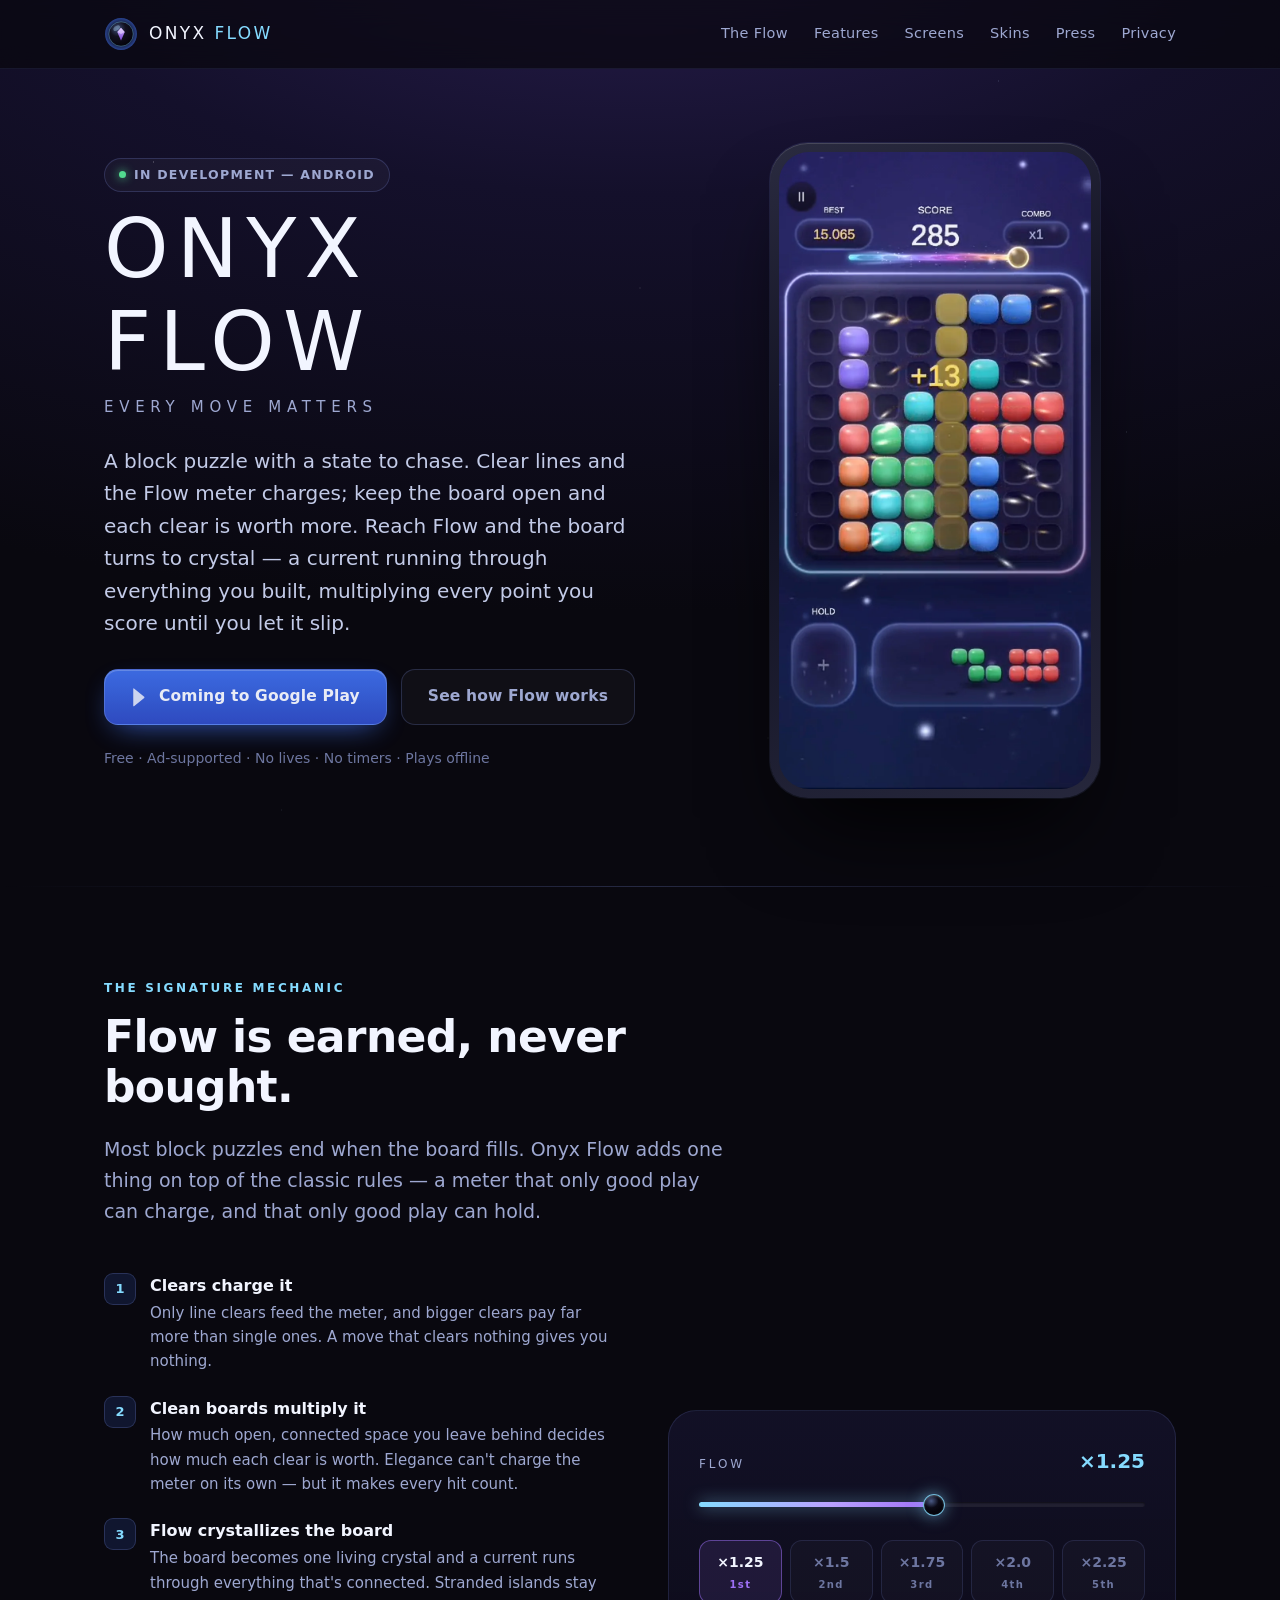
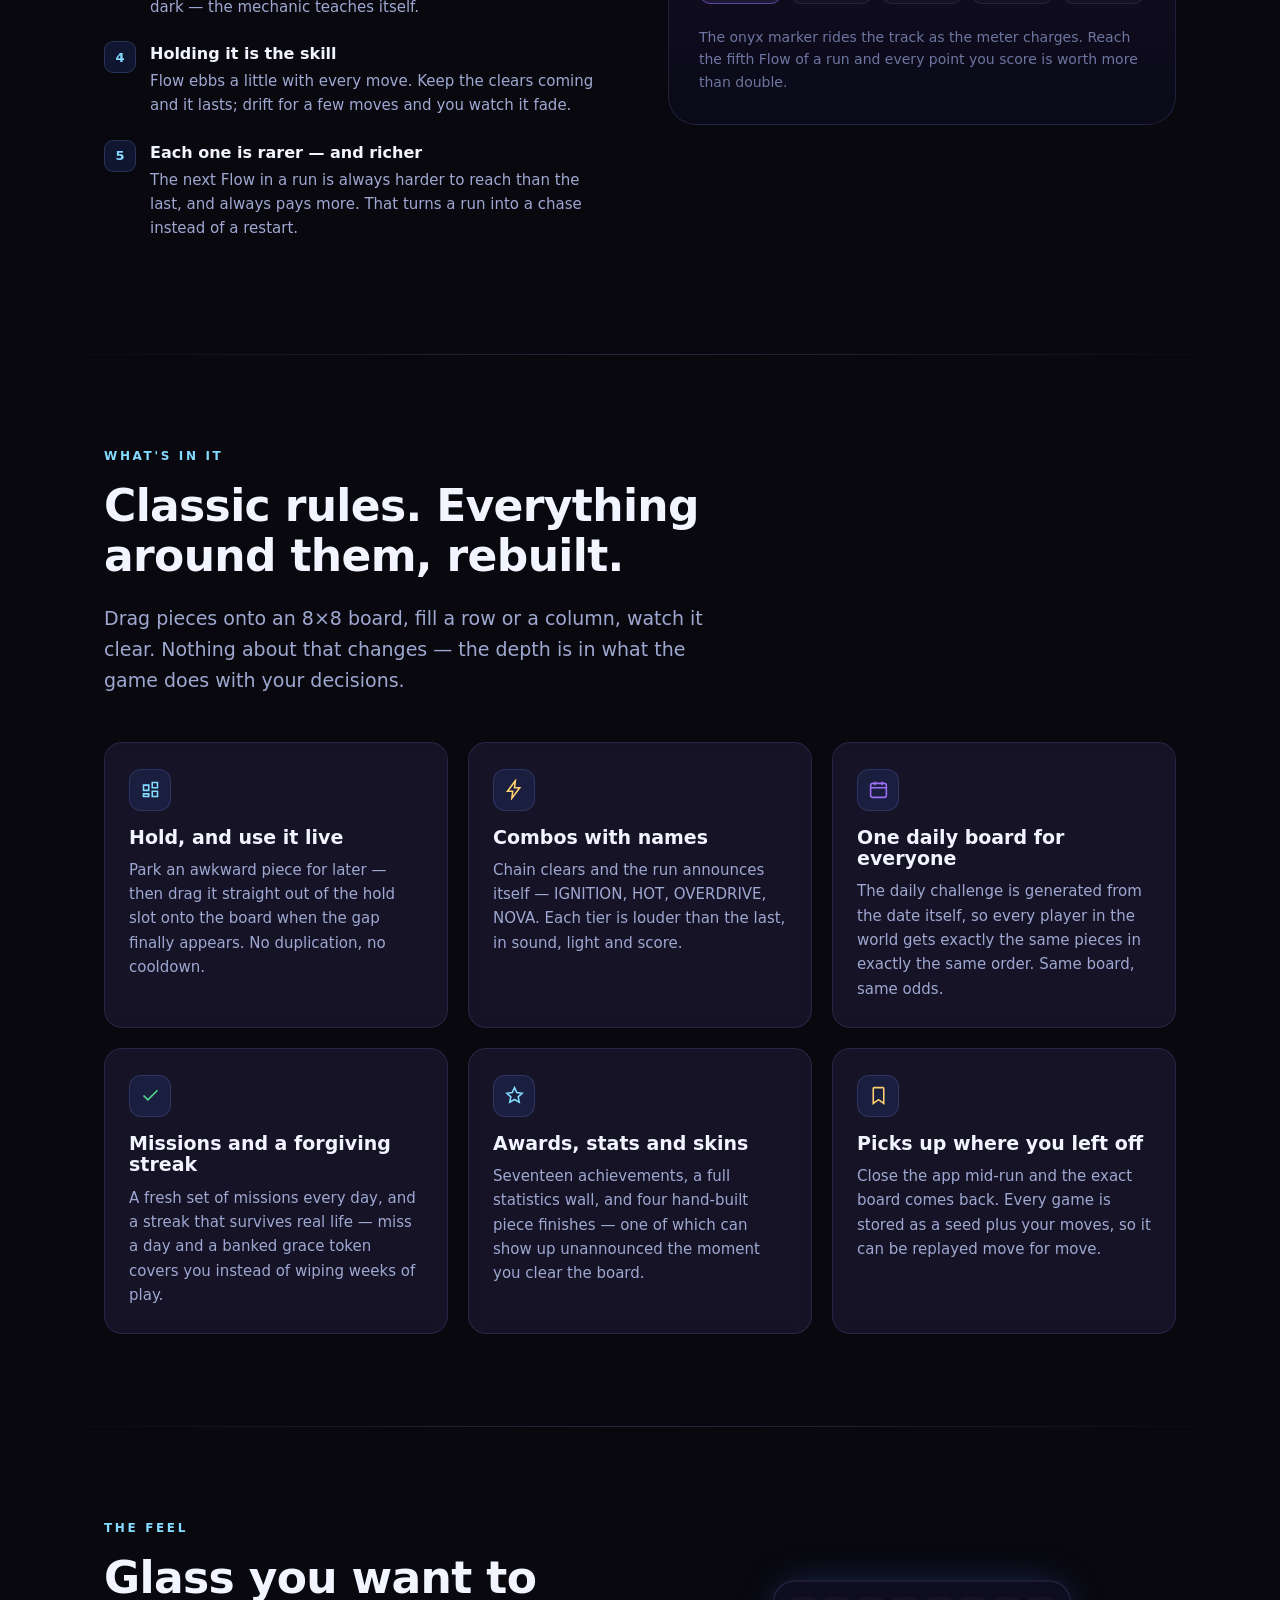
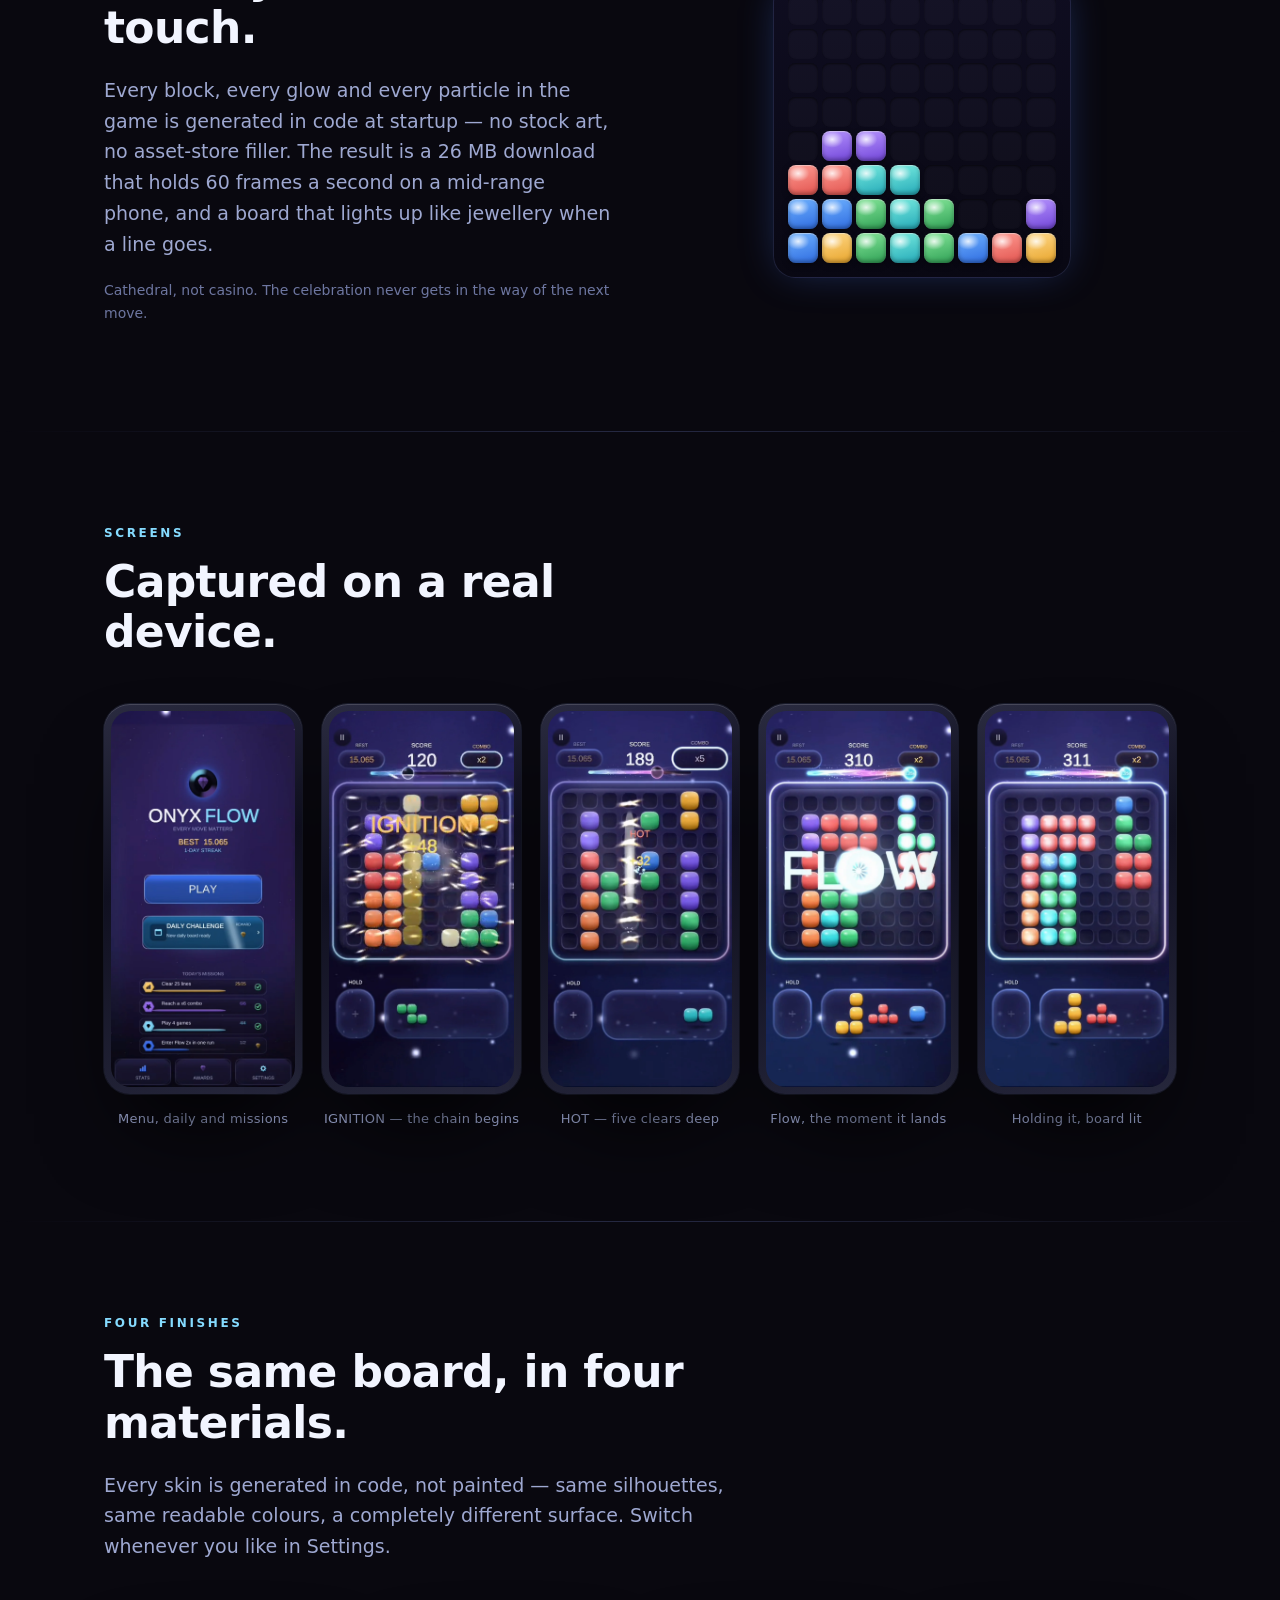
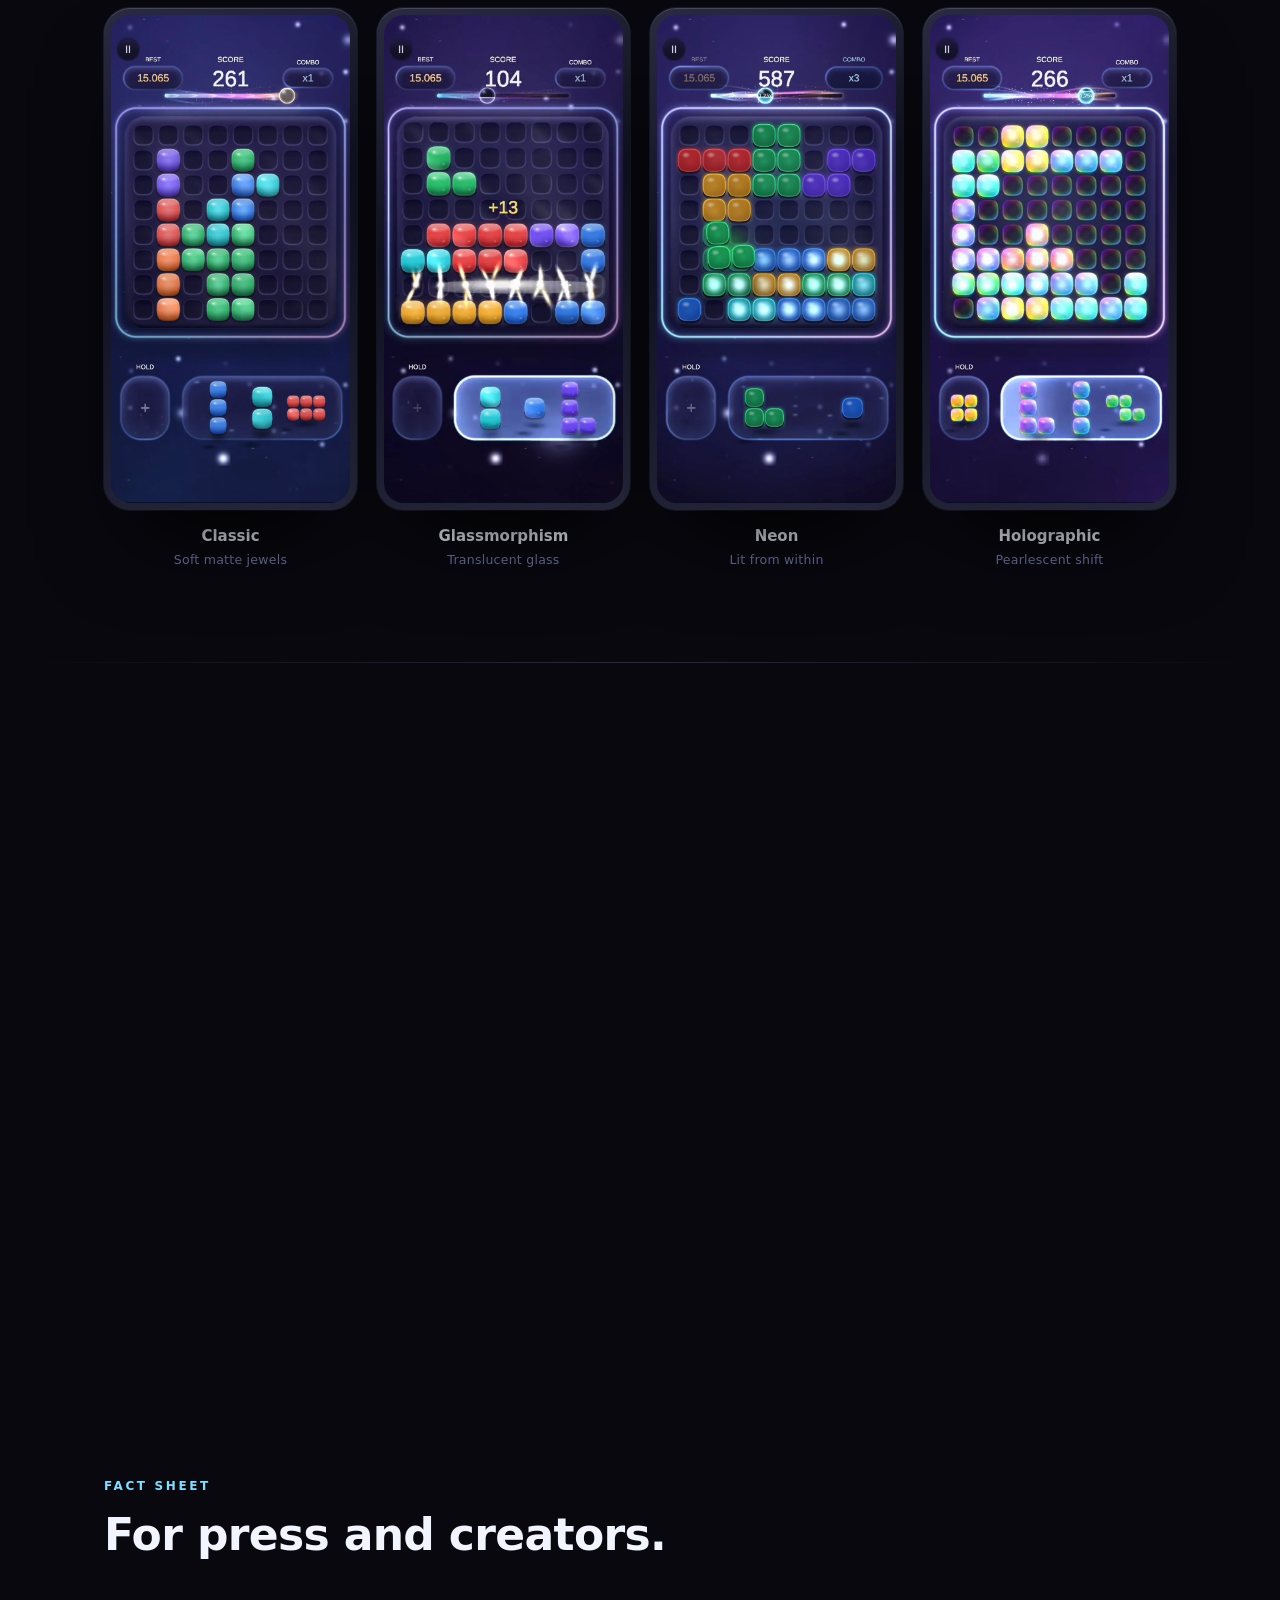
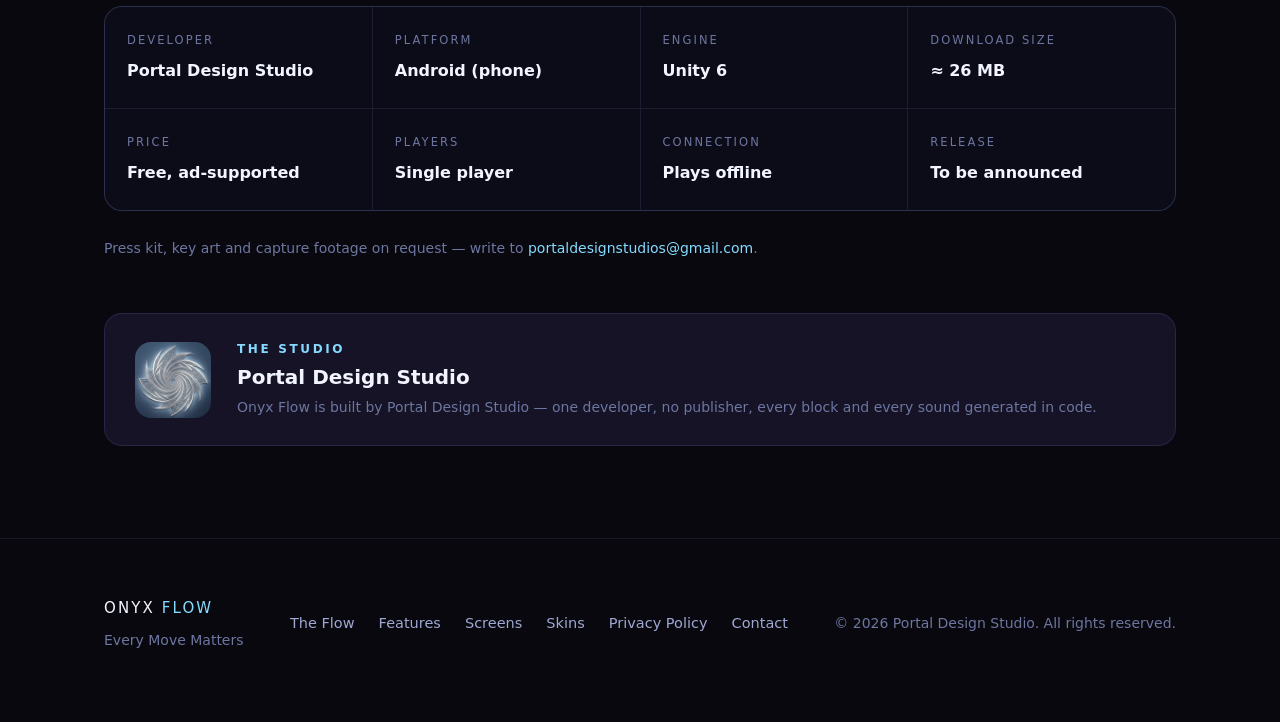
==== commit 53e2a05d: "Drop the device line under the screens heading Co-Authored-By: Claude Opus 5 <noreply@anthropic.com>" ====
--- a/index.html
+++ b/index.html
@@ -245,7 +245,6 @@
       <div class="section-head reveal">
         <p class="eyebrow">Screens</p>
         <h2>Captured on a real device.</h2>
-        <p class="lede">Samsung Galaxy A25, running the build as it stands today.</p>
       </div>
       <div class="gallery reveal">
         <figure>
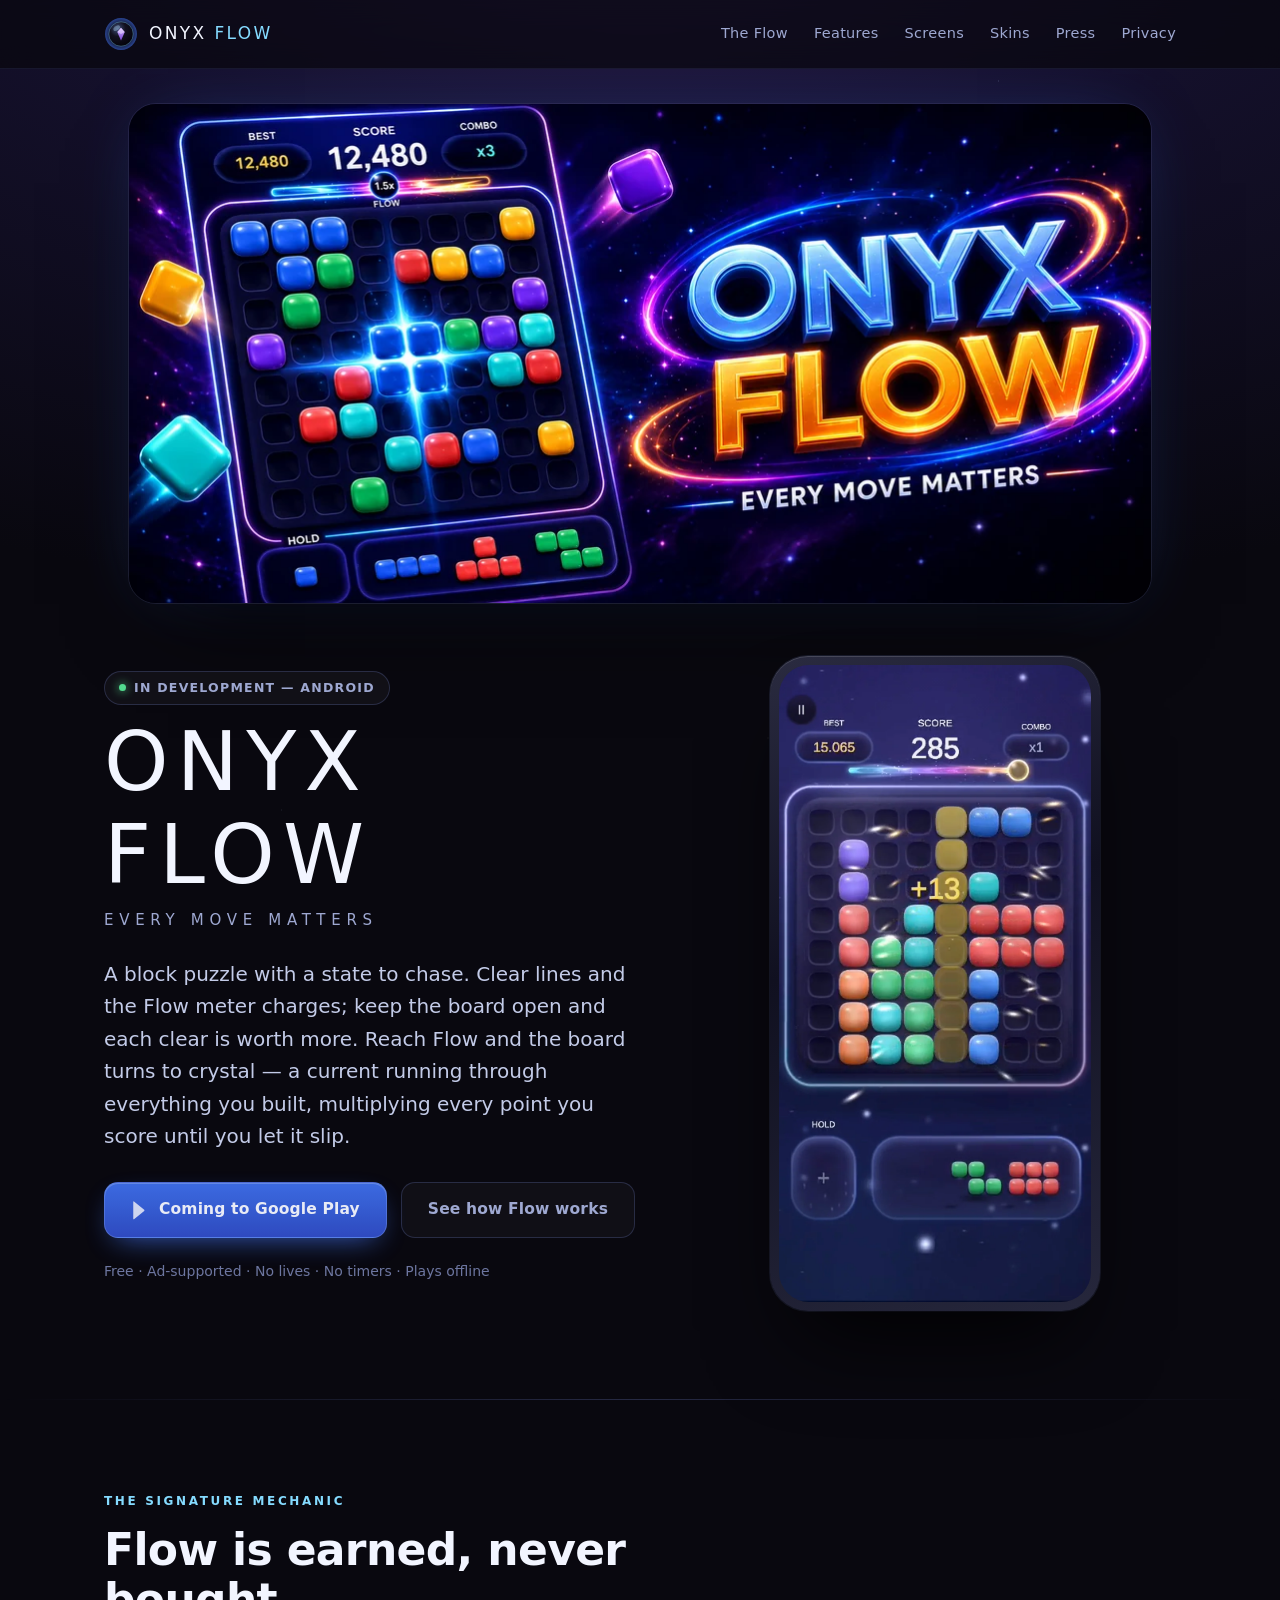
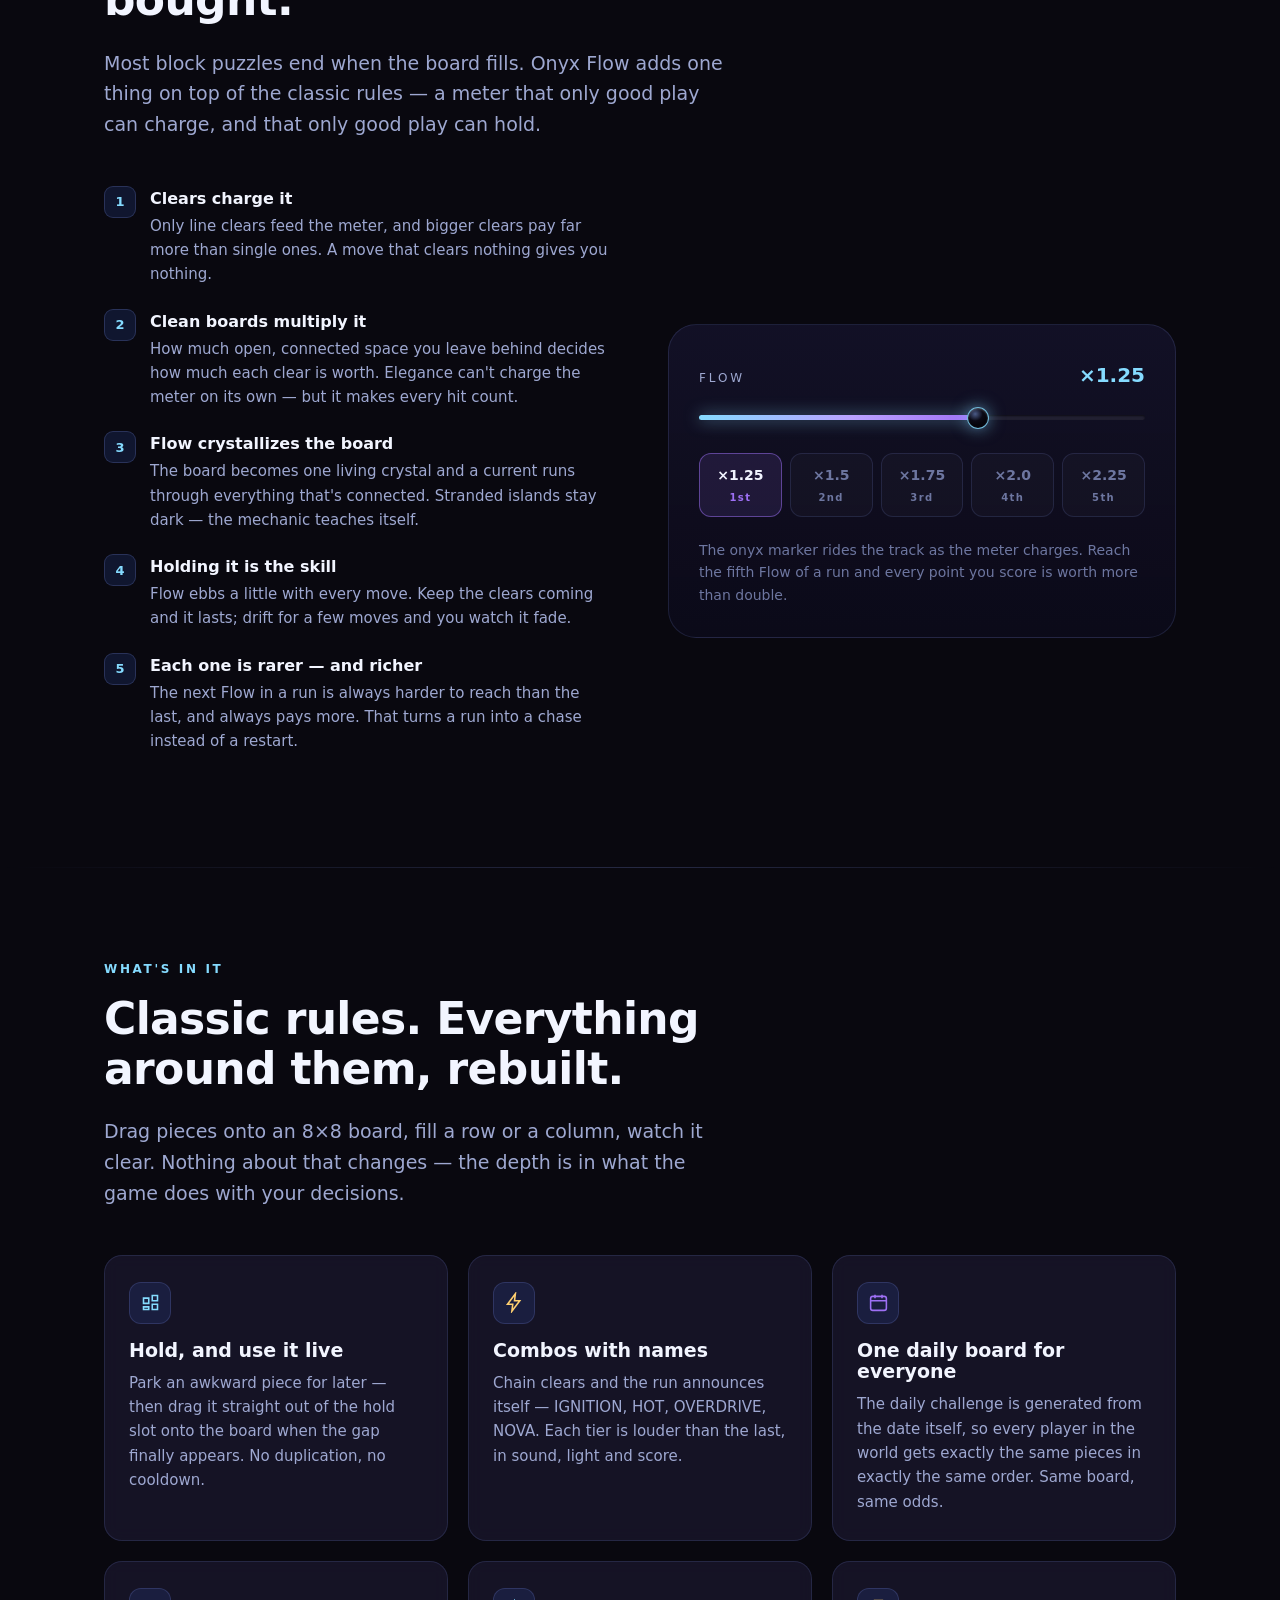
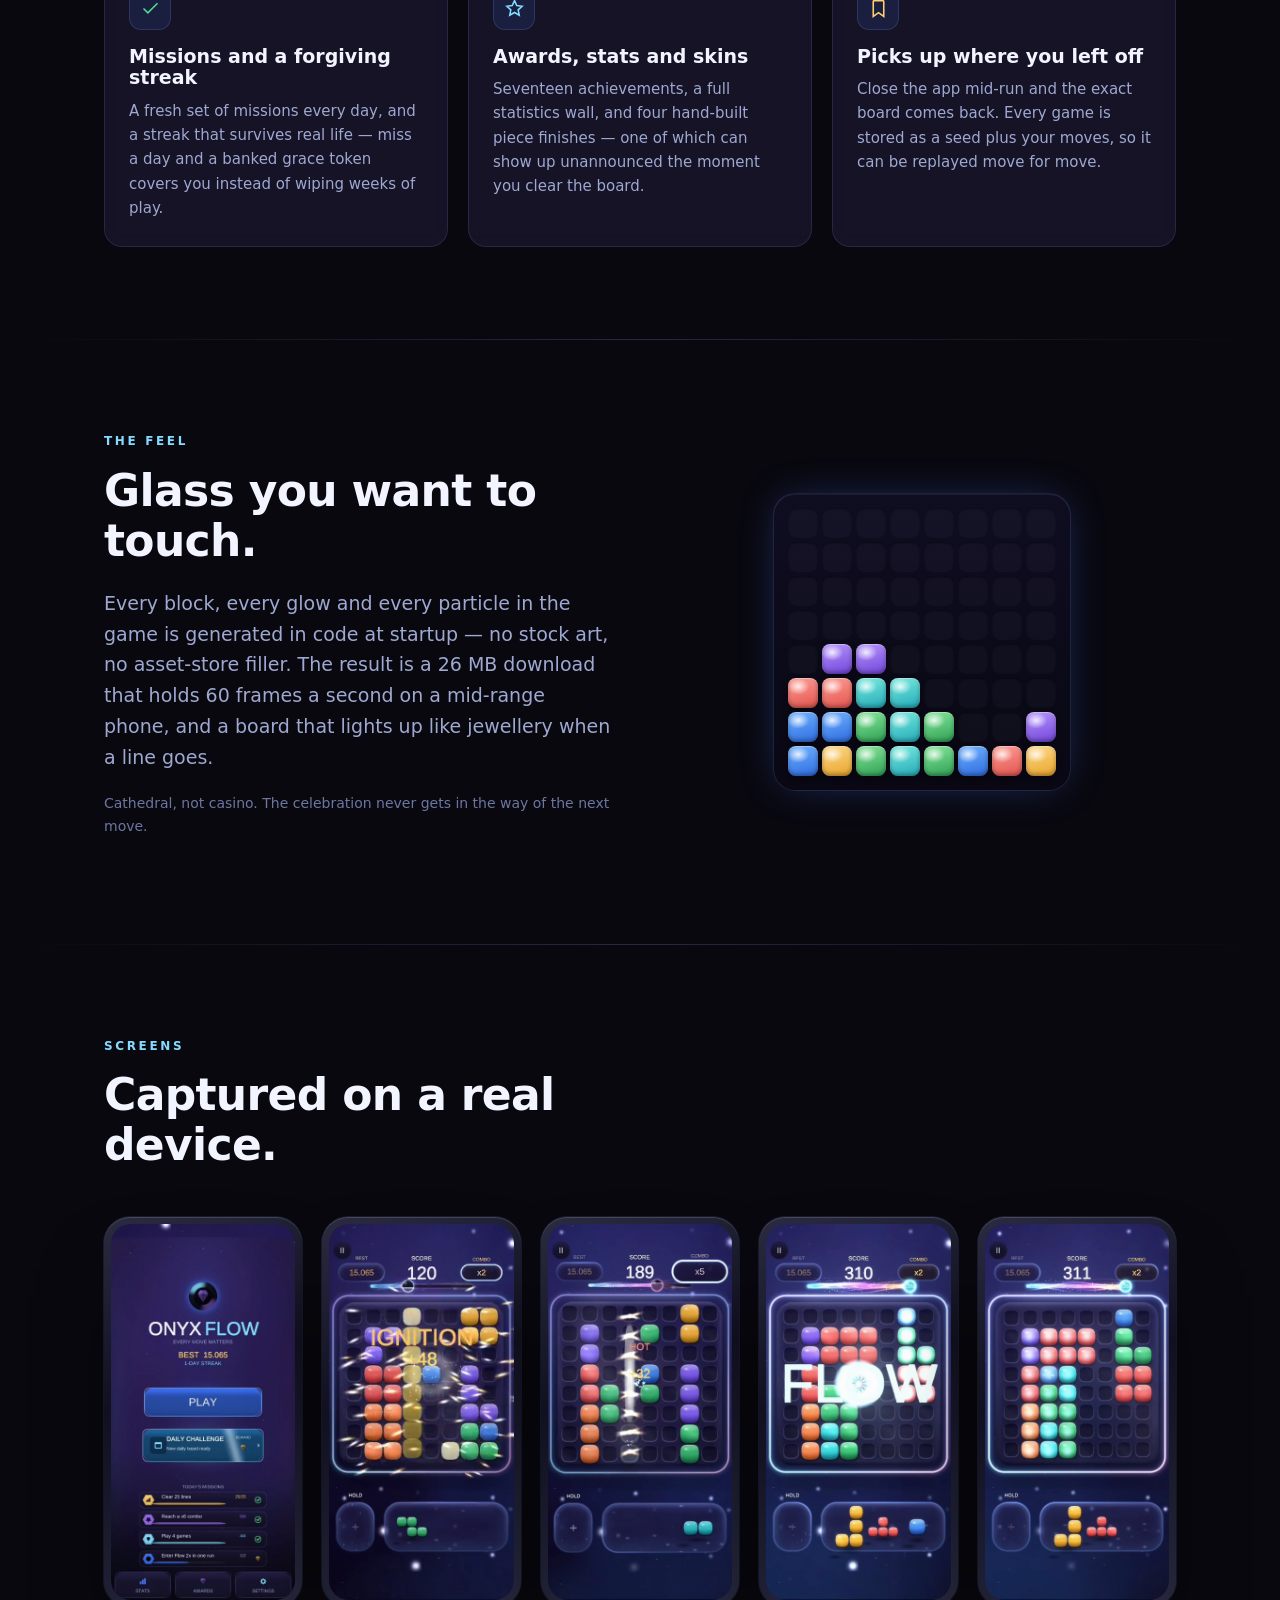
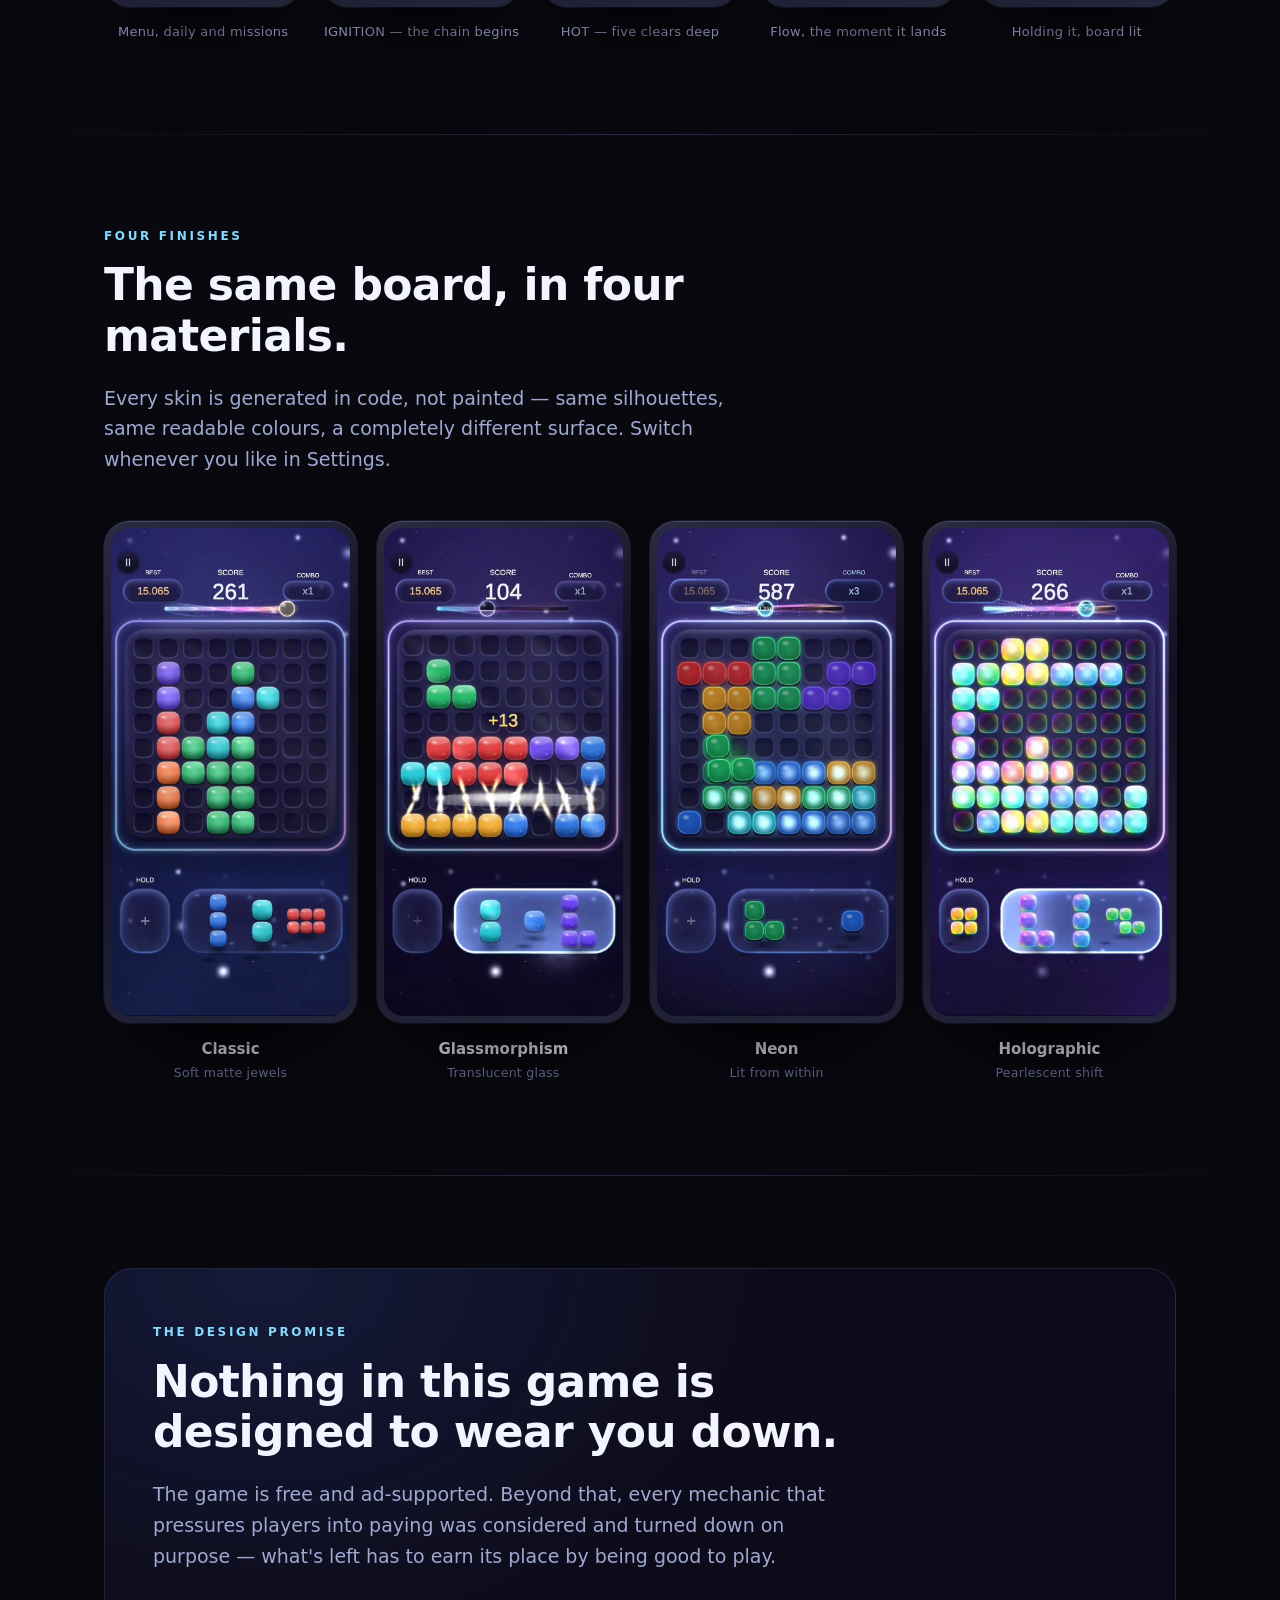
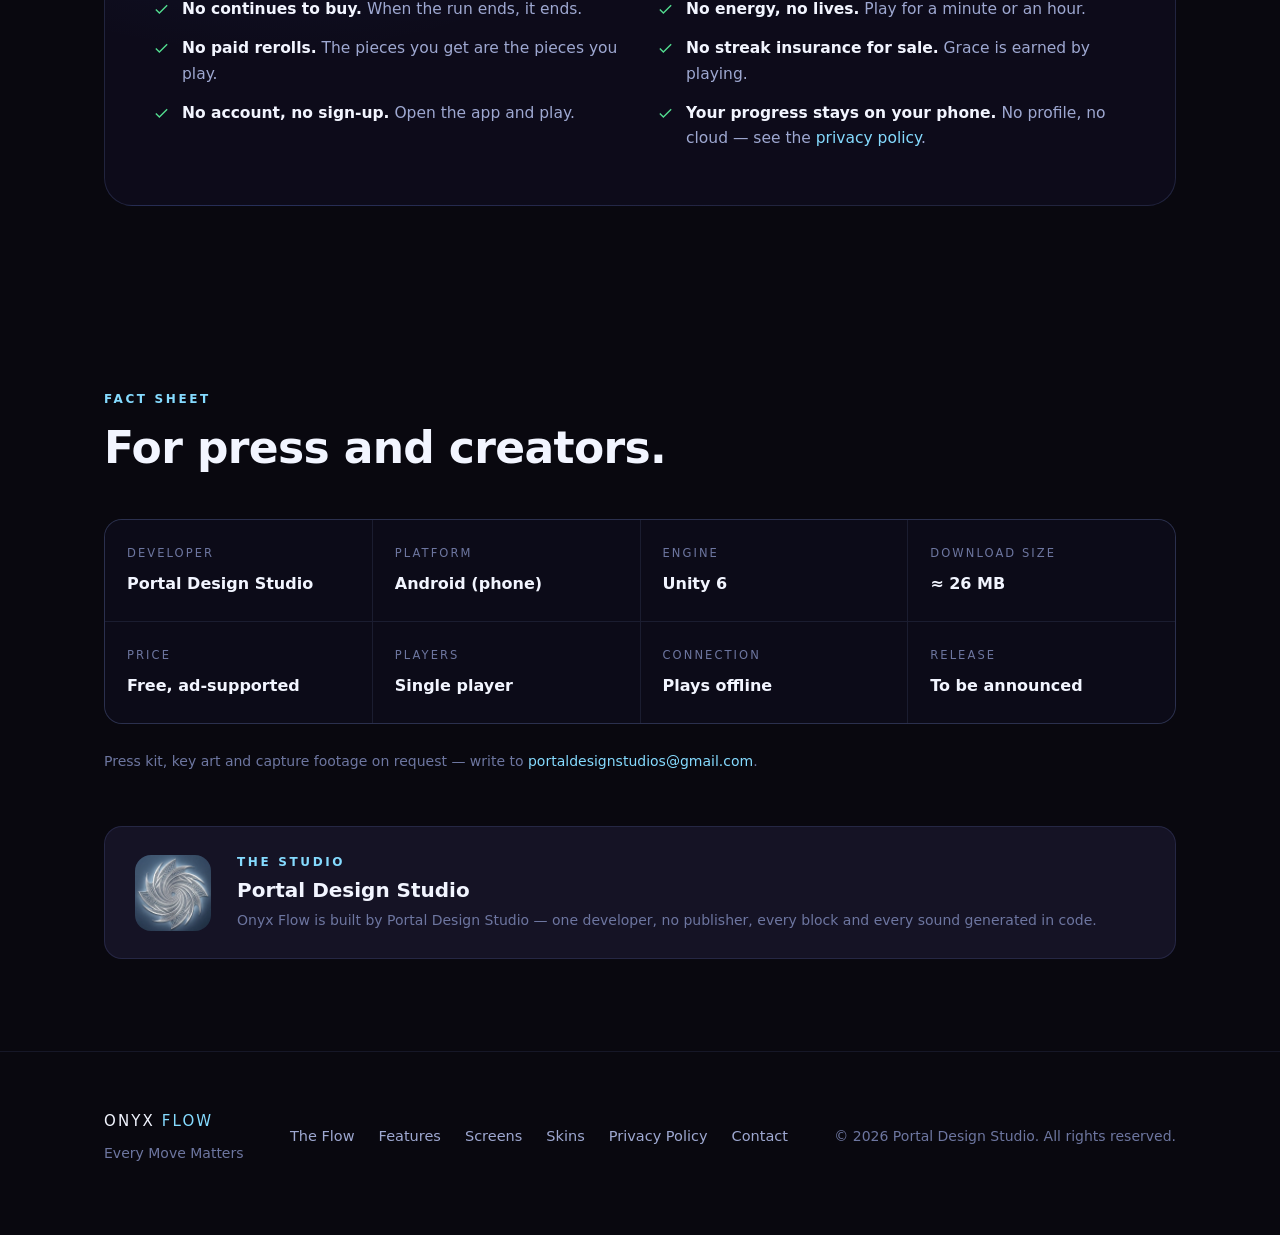
==== commit 7123d72f: "Put the key art at the top of the page Co-Authored-By: Claude Opus 5 <noreply@anthropic.com>" ====
--- a/index.html
+++ b/index.html
@@ -59,6 +59,12 @@
 
 <main id="top">
 
+  <div class="wrap keyart-top">
+    <img src="assets/key-art.webp"
+         alt="Onyx Flow — the board mid-combo beside the Onyx Flow logo and the line Every Move Matters."
+         width="1024" height="500" fetchpriority="high">
+  </div>
+
   <!-- ================= HERO ================= -->
   <section class="hero">
     <div class="wrap hero-grid">
--- a/styles.css
+++ b/styles.css
@@ -163,7 +163,7 @@
 .rule { height: 1px; background: linear-gradient(90deg, transparent, rgba(140,160,255,.22), transparent); border: 0; margin: 0; }
 
 /* ---------- hero ---------- */
-.hero { padding: 74px 0 88px; }
+.hero { padding: 52px 0 88px; }
 .hero-grid {
   display: grid;
   grid-template-columns: 1.05fr .95fr;
@@ -487,3 +487,21 @@
   .meter .fill { transition: none; }
   * { animation-duration: .001ms !important; animation-iteration-count: 1 !important; }
 }
+
+/* ---------- key art banner ---------- */
+.keyart-top { padding-top: 34px; }
+.keyart-top img {
+  width: 100%;
+  max-width: 1024px;
+  height: auto;
+  margin: 0 auto;
+  border-radius: var(--radius-lg);
+  border: 1px solid var(--card-line);
+  box-shadow:
+    0 40px 90px -40px rgba(0,0,0,.95),
+    0 0 70px -24px rgba(66,117,245,.4);
+}
+@media (max-width: 640px) {
+  .keyart-top { padding-top: 22px; }
+  .keyart-top img { border-radius: var(--radius); }
+}
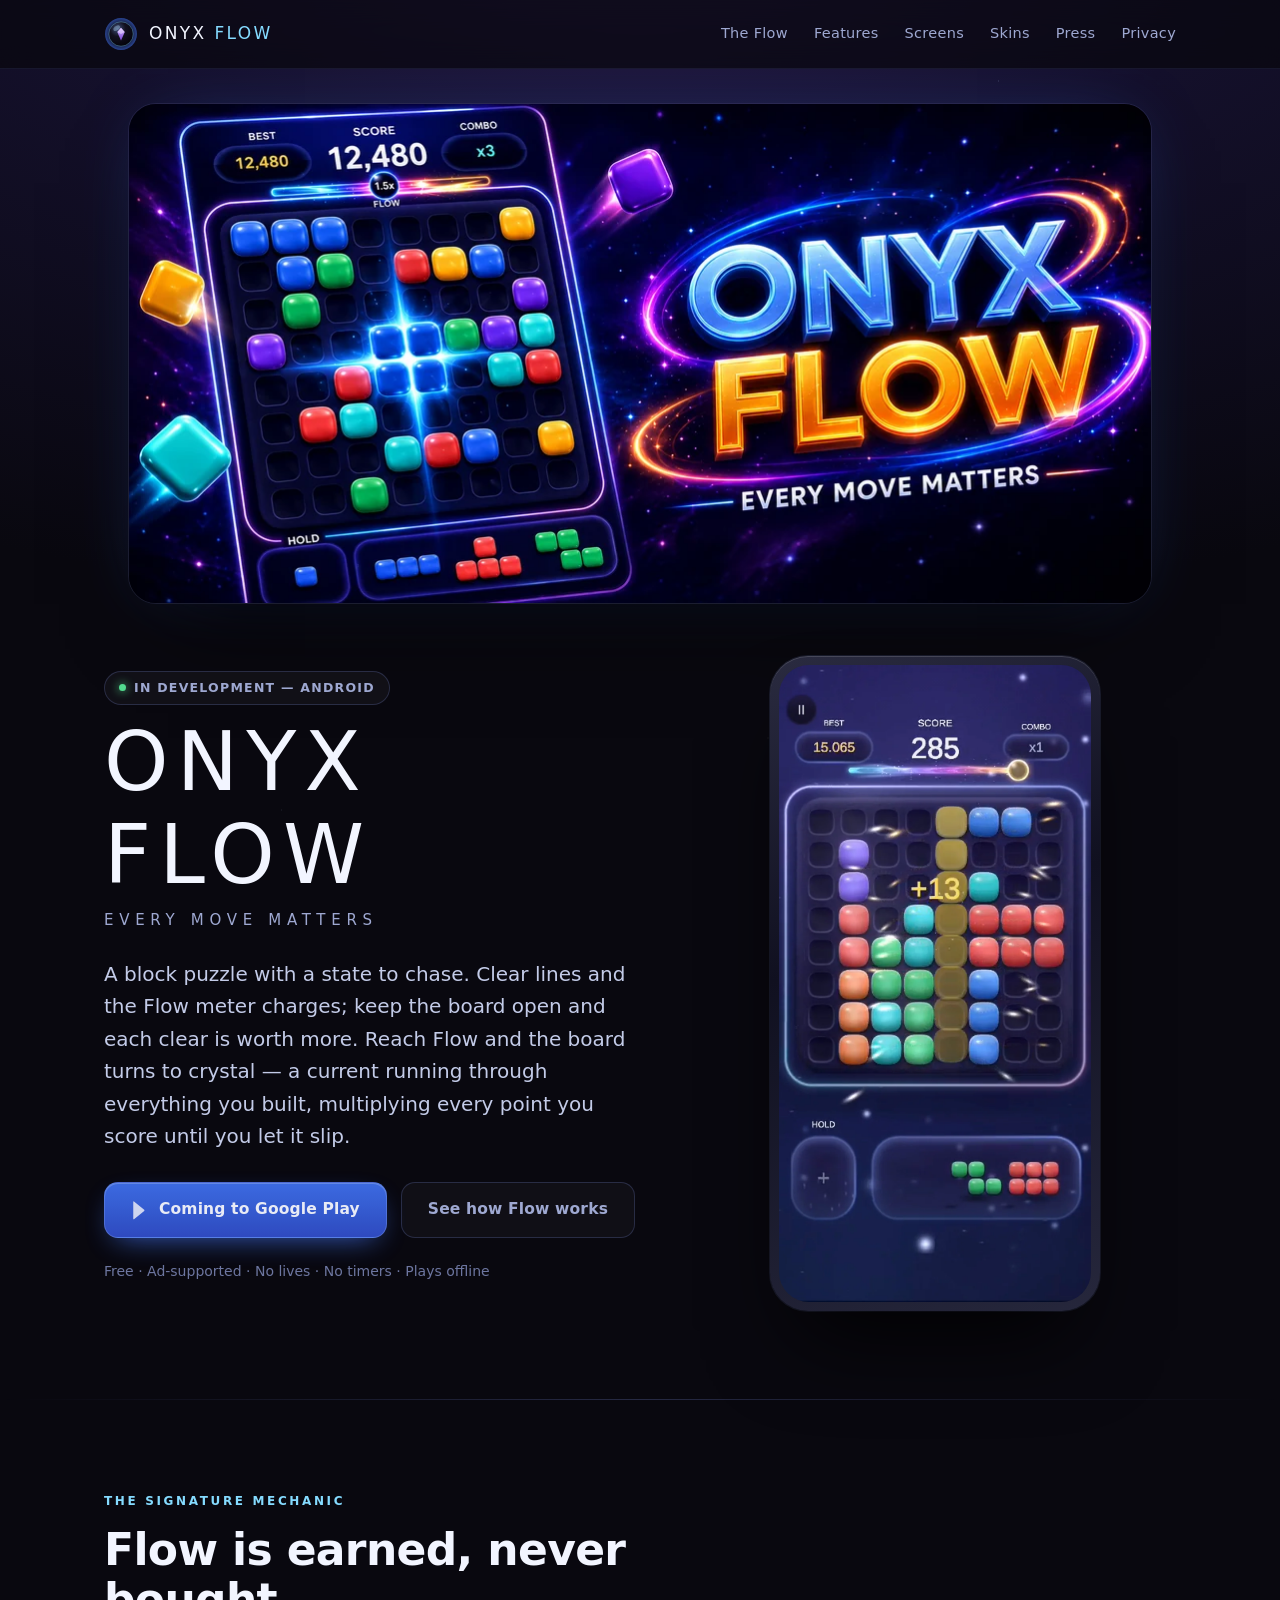
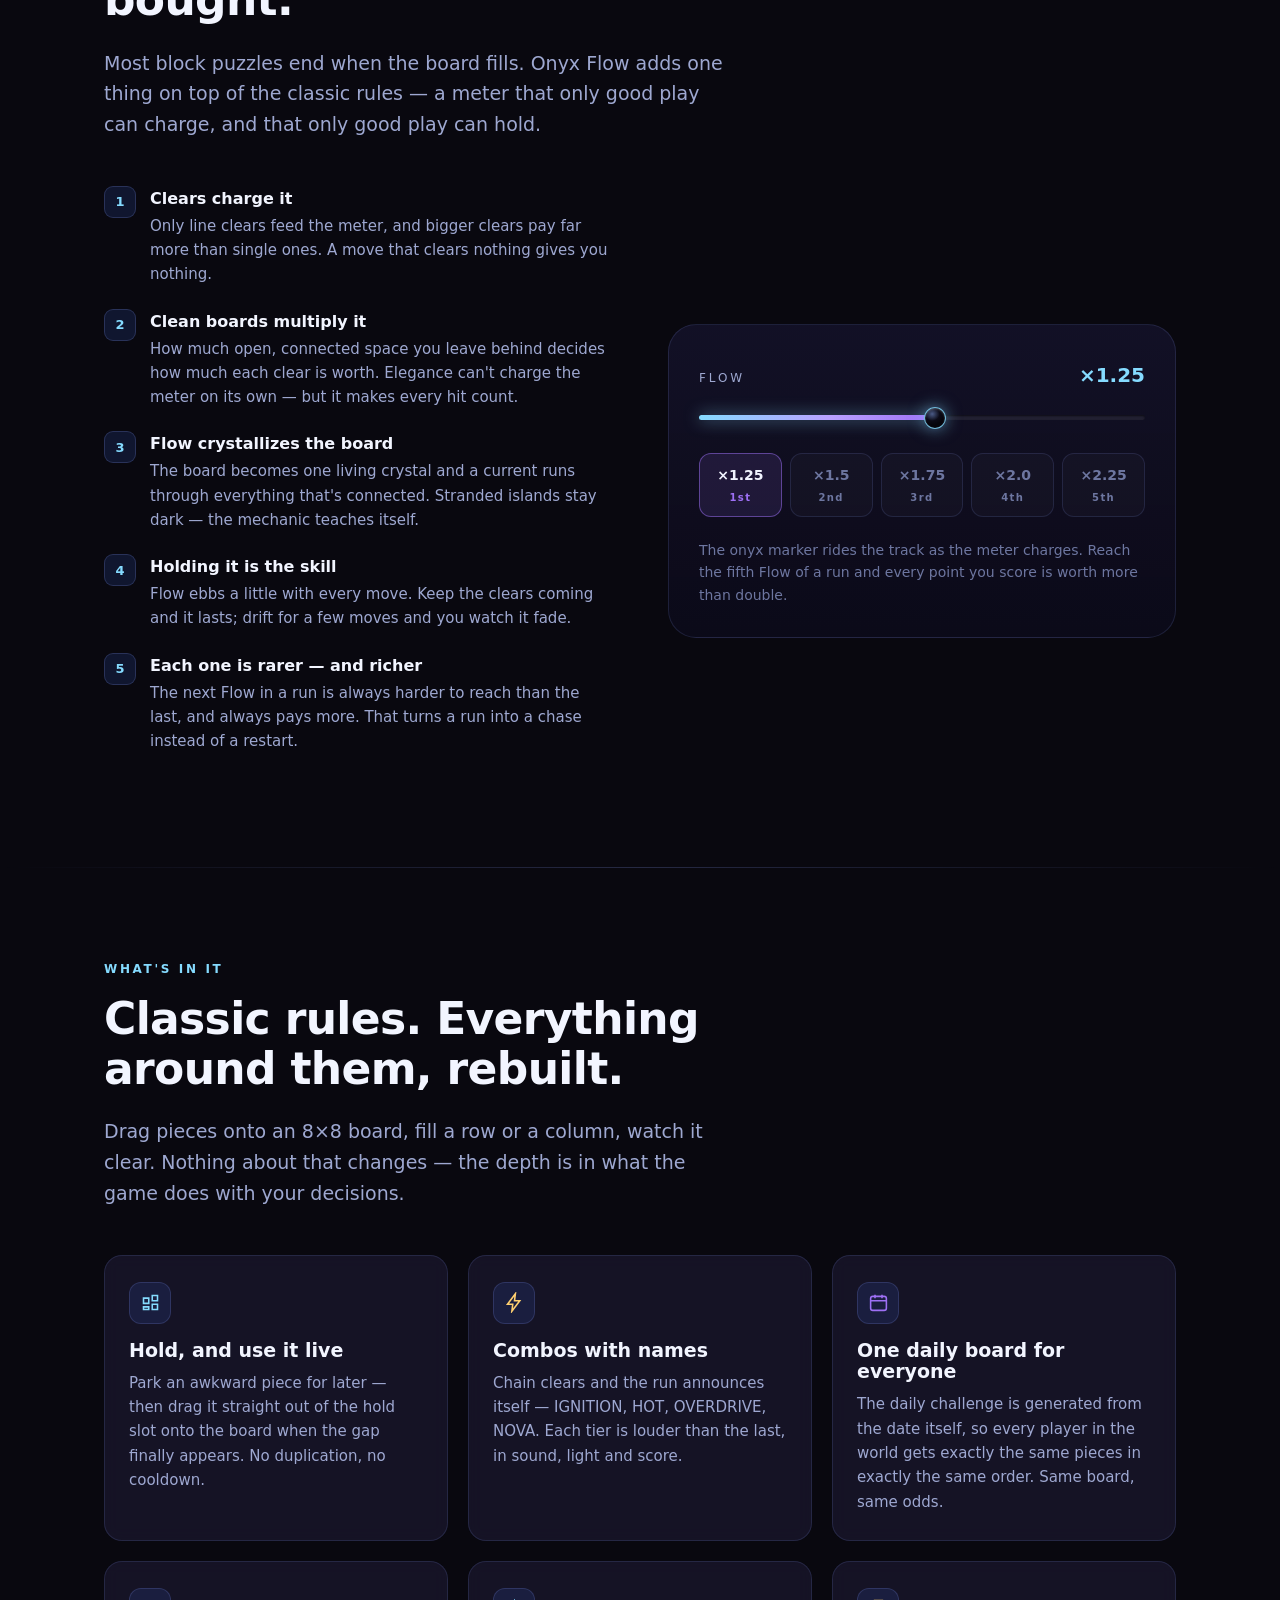
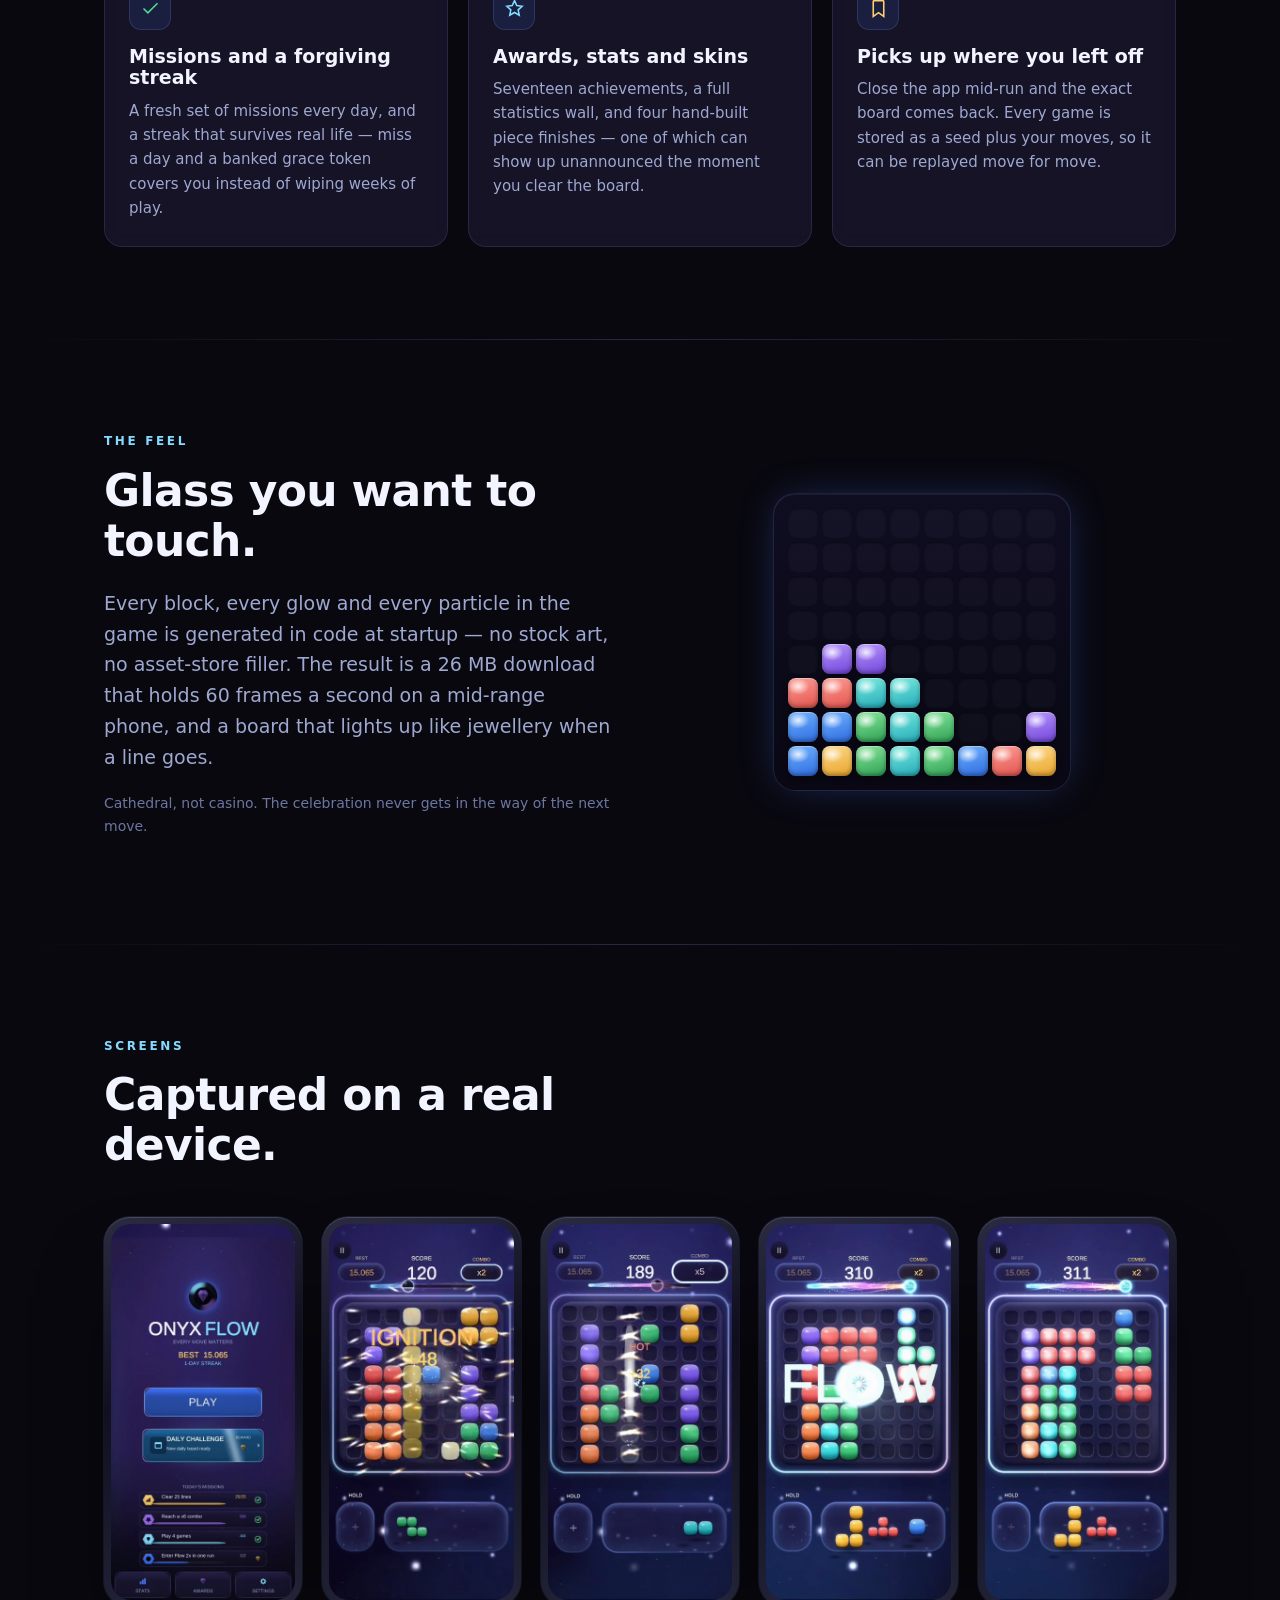
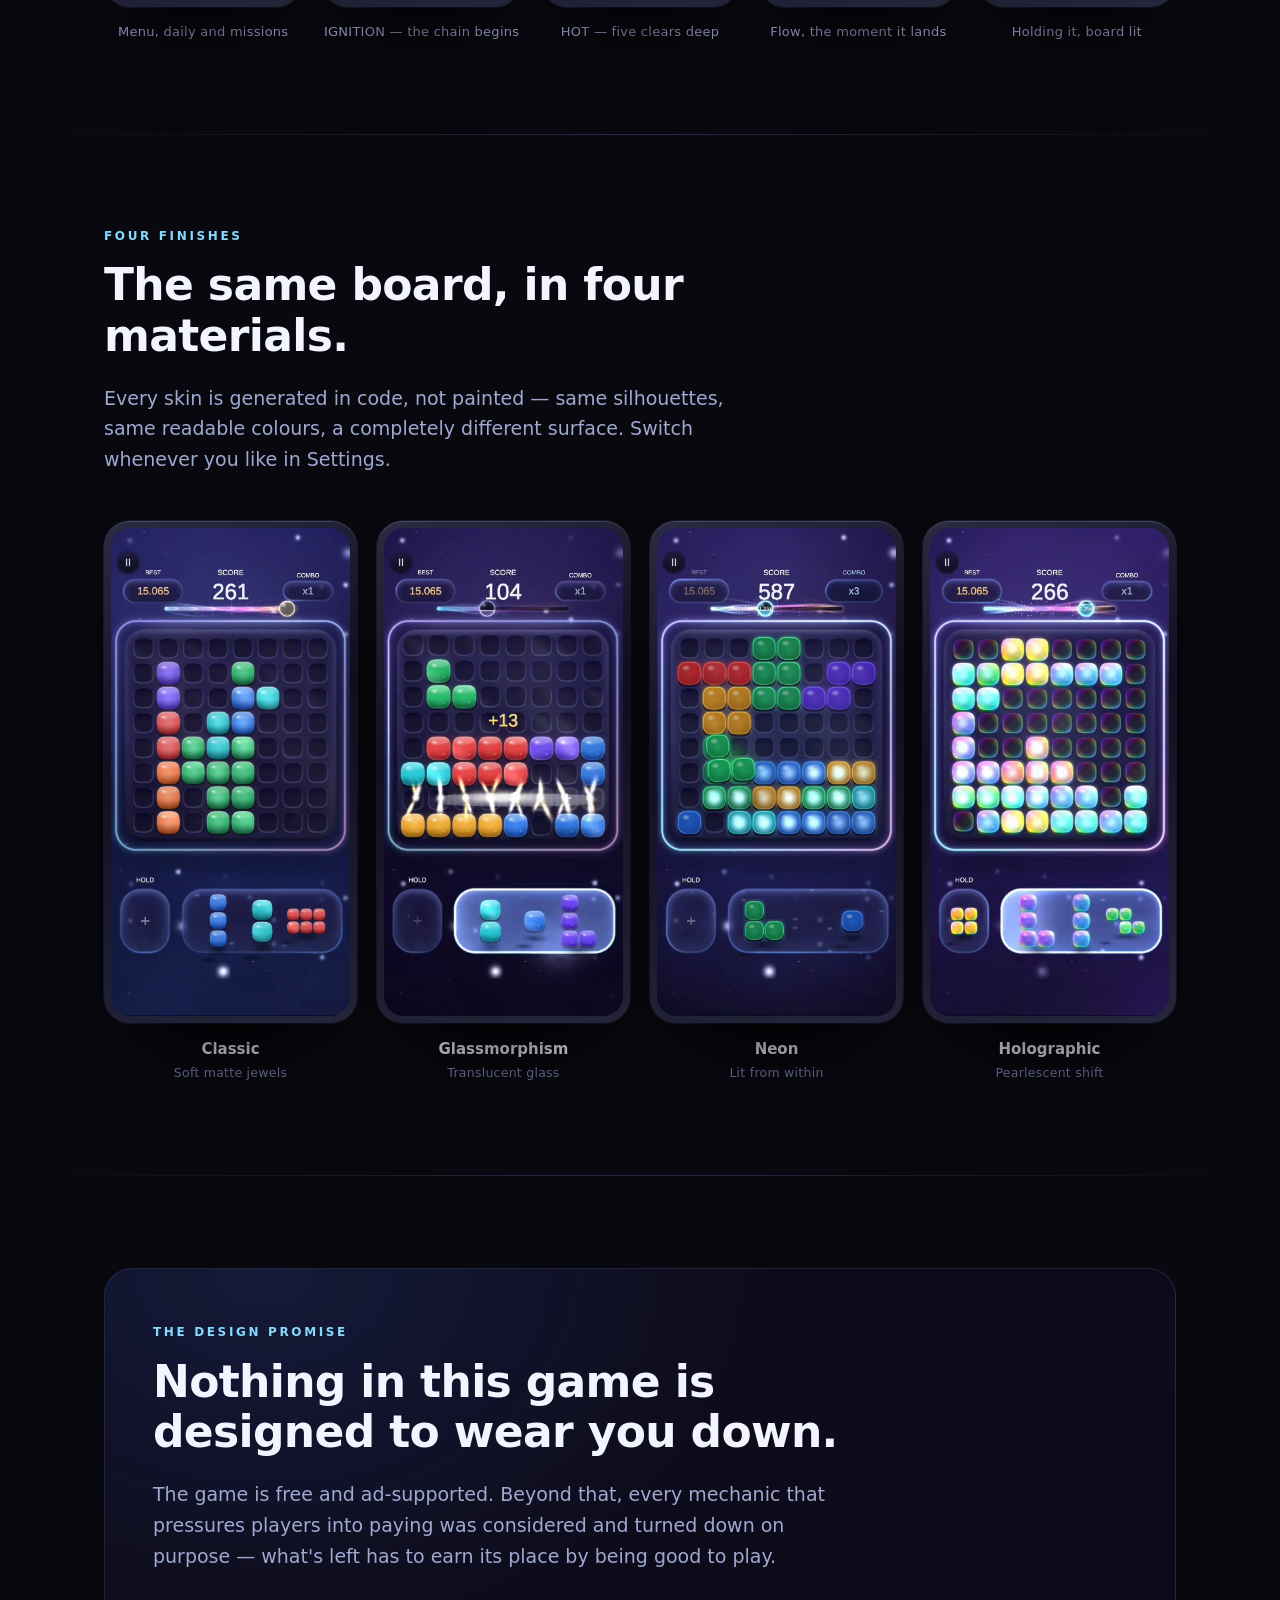
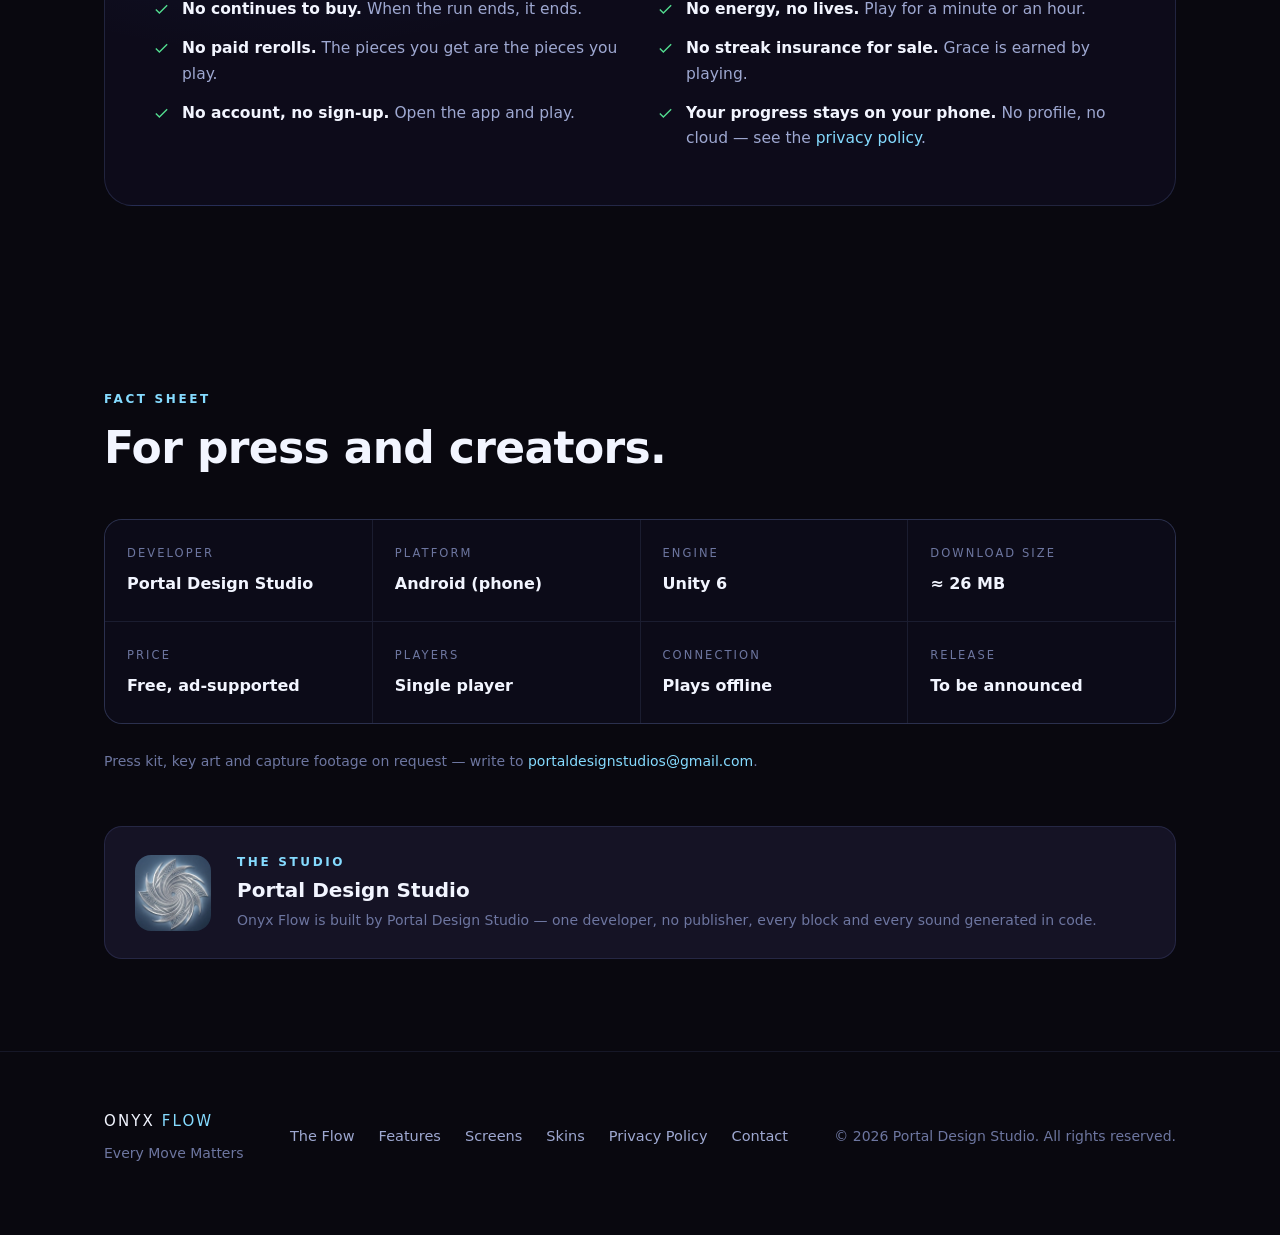
==== commit b27a5416: "Add a launch countdown beside the Play button Counts down to 2 September 2026 09:20 EEST, fourteen d" ====
--- a/index.html
+++ b/index.html
@@ -83,6 +83,13 @@
             <svg width="18" height="20" viewBox="0 0 24 26" aria-hidden="true"><path fill="currentColor" d="M3 1.4v23.2c0 .6.5 1 1 .7l13.6-11.1c.5-.4.5-1.1 0-1.5L4 1.6c-.4-.3-1 0-1 .8Z" opacity=".85"/></svg>
             Coming to Google Play
           </span>
+
+          <div class="countdown" id="countdown" hidden>
+            <div class="cd-cell"><b id="cd-d">--</b><span>days</span></div>
+            <div class="cd-cell"><b id="cd-h">--</b><span>hrs</span></div>
+            <div class="cd-cell"><b id="cd-m">--</b><span>min</span></div>
+          </div>
+
           <a class="btn ghost" href="#flow">See how Flow works</a>
         </div>
         <p class="small" style="margin-top:22px">
@@ -397,6 +404,31 @@
   var reduced = window.matchMedia('(prefers-reduced-motion: reduce)').matches;
   document.getElementById('yr').textContent = new Date().getFullYear();
 
+  /* ---- launch countdown ----
+     Anchored to an absolute instant with an explicit offset, so it reads the
+     same wherever the visitor is. Romania is on EEST (UTC+3) through October. */
+  var cdEl = document.getElementById('countdown');
+  if (cdEl) {
+    var target = new Date('2026-09-02T09:20:00+03:00').getTime();
+    var cdD = document.getElementById('cd-d');
+    var cdH = document.getElementById('cd-h');
+    var cdM = document.getElementById('cd-m');
+    var pad = function (n) { return n < 10 ? '0' + n : String(n); };
+
+    var tick = function () {
+      var left = target - Date.now();
+      if (left <= 0) { cdEl.hidden = true; clearInterval(timer); return; }
+      var mins = Math.floor(left / 60000);
+      cdD.textContent = String(Math.floor(mins / 1440));
+      cdH.textContent = pad(Math.floor((mins % 1440) / 60));
+      cdM.textContent = pad(mins % 60);
+      cdEl.hidden = false;
+    };
+
+    tick();
+    var timer = setInterval(tick, 1000);
+  }
+
   /* ---- scroll reveal ---- */
   var items = document.querySelectorAll('.reveal');
   if ('IntersectionObserver' in window && !reduced) {
--- a/styles.css
+++ b/styles.css
@@ -505,3 +505,41 @@
   .keyart-top { padding-top: 22px; }
   .keyart-top img { border-radius: var(--radius); }
 }
+
+/* ---------- launch countdown ---------- */
+.countdown {
+  display: flex;
+  gap: 8px;
+  align-items: stretch;
+}
+.countdown[hidden] { display: none; }
+.cd-cell {
+  min-width: 68px;
+  padding: 8px 12px 9px;
+  text-align: center;
+  border-radius: 14px;
+  border: 1px solid rgba(140,160,255,.18);
+  background: rgba(255,255,255,.035);
+}
+.cd-cell b {
+  display: block;
+  font-size: 24px;
+  font-weight: 700;
+  line-height: 1.15;
+  color: var(--ink);
+  font-variant-numeric: tabular-nums;
+  letter-spacing: -.01em;
+}
+.cd-cell span {
+  display: block;
+  margin-top: 1px;
+  font-size: 10.5px;
+  letter-spacing: .16em;
+  text-transform: uppercase;
+  color: var(--dimmer);
+  font-weight: 600;
+}
+@media (max-width: 640px) {
+  .cd-cell { min-width: 60px; padding: 7px 10px 8px; }
+  .cd-cell b { font-size: 21px; }
+}
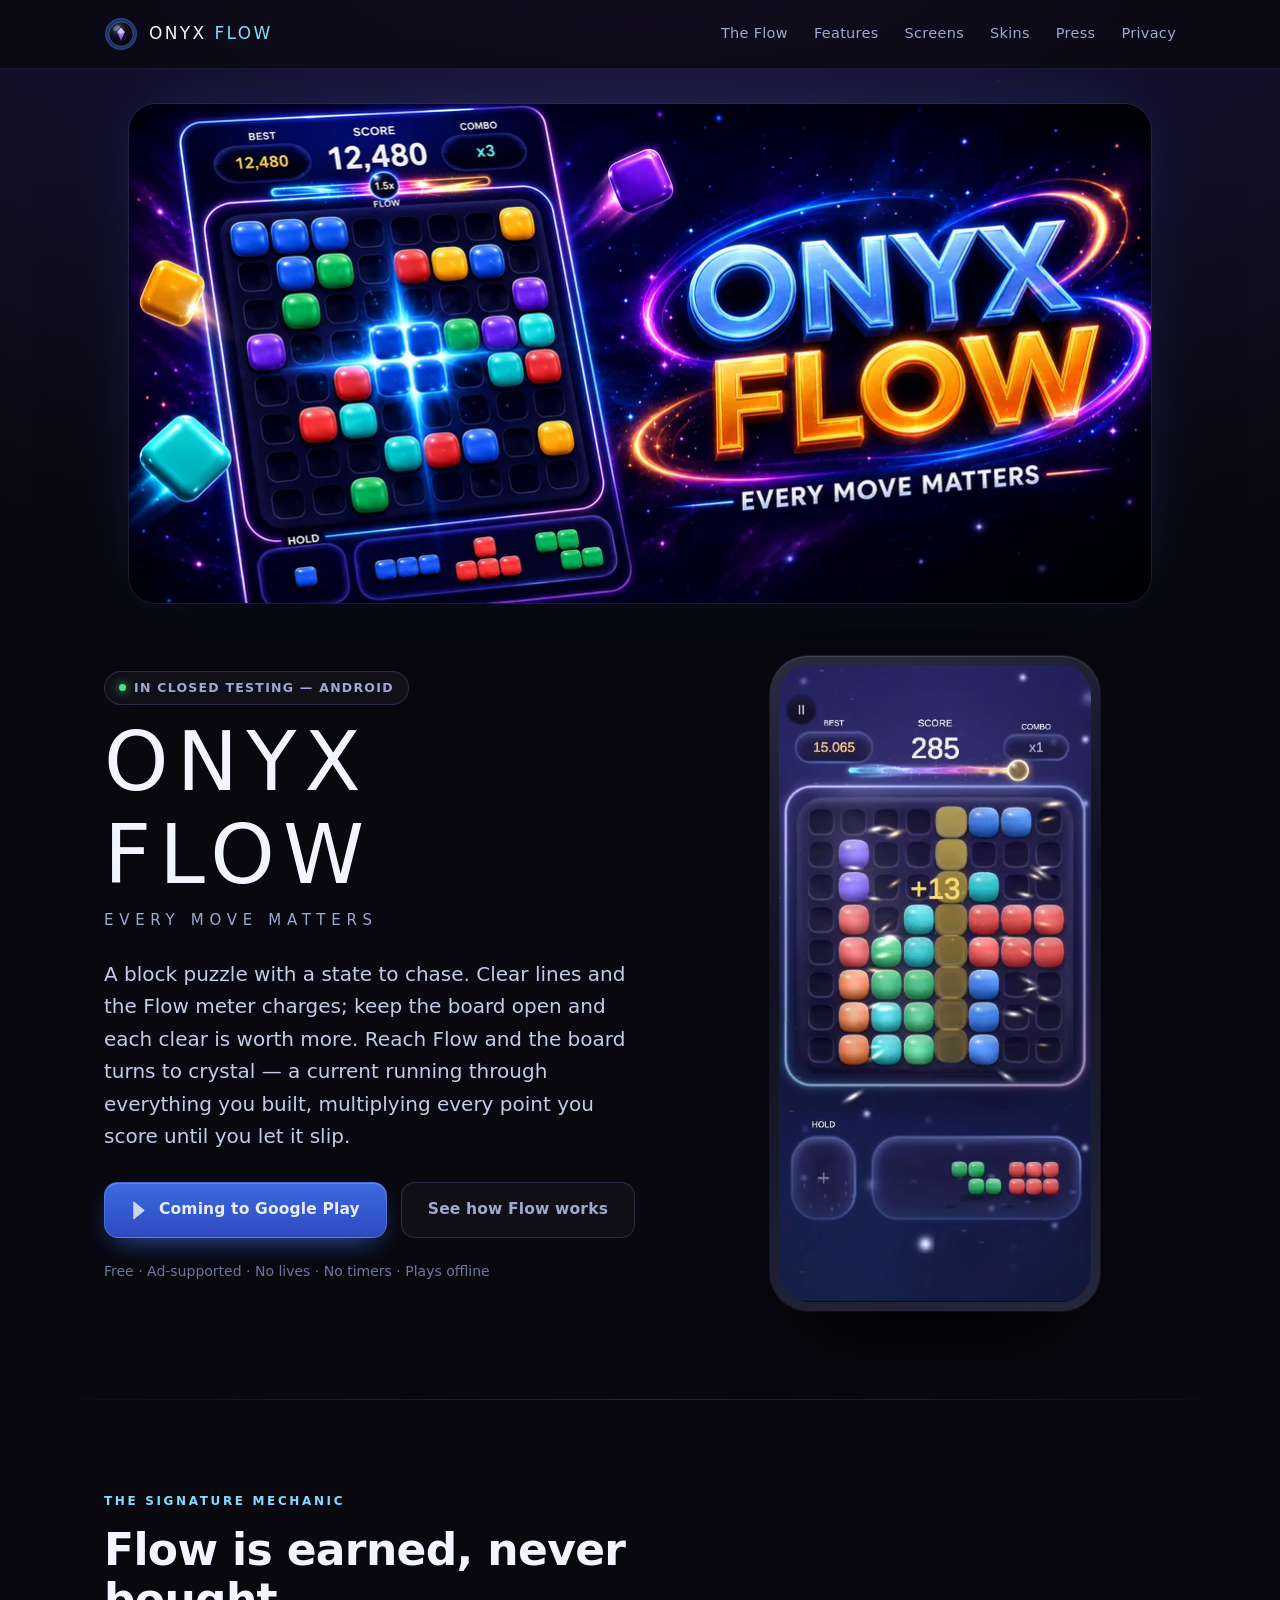
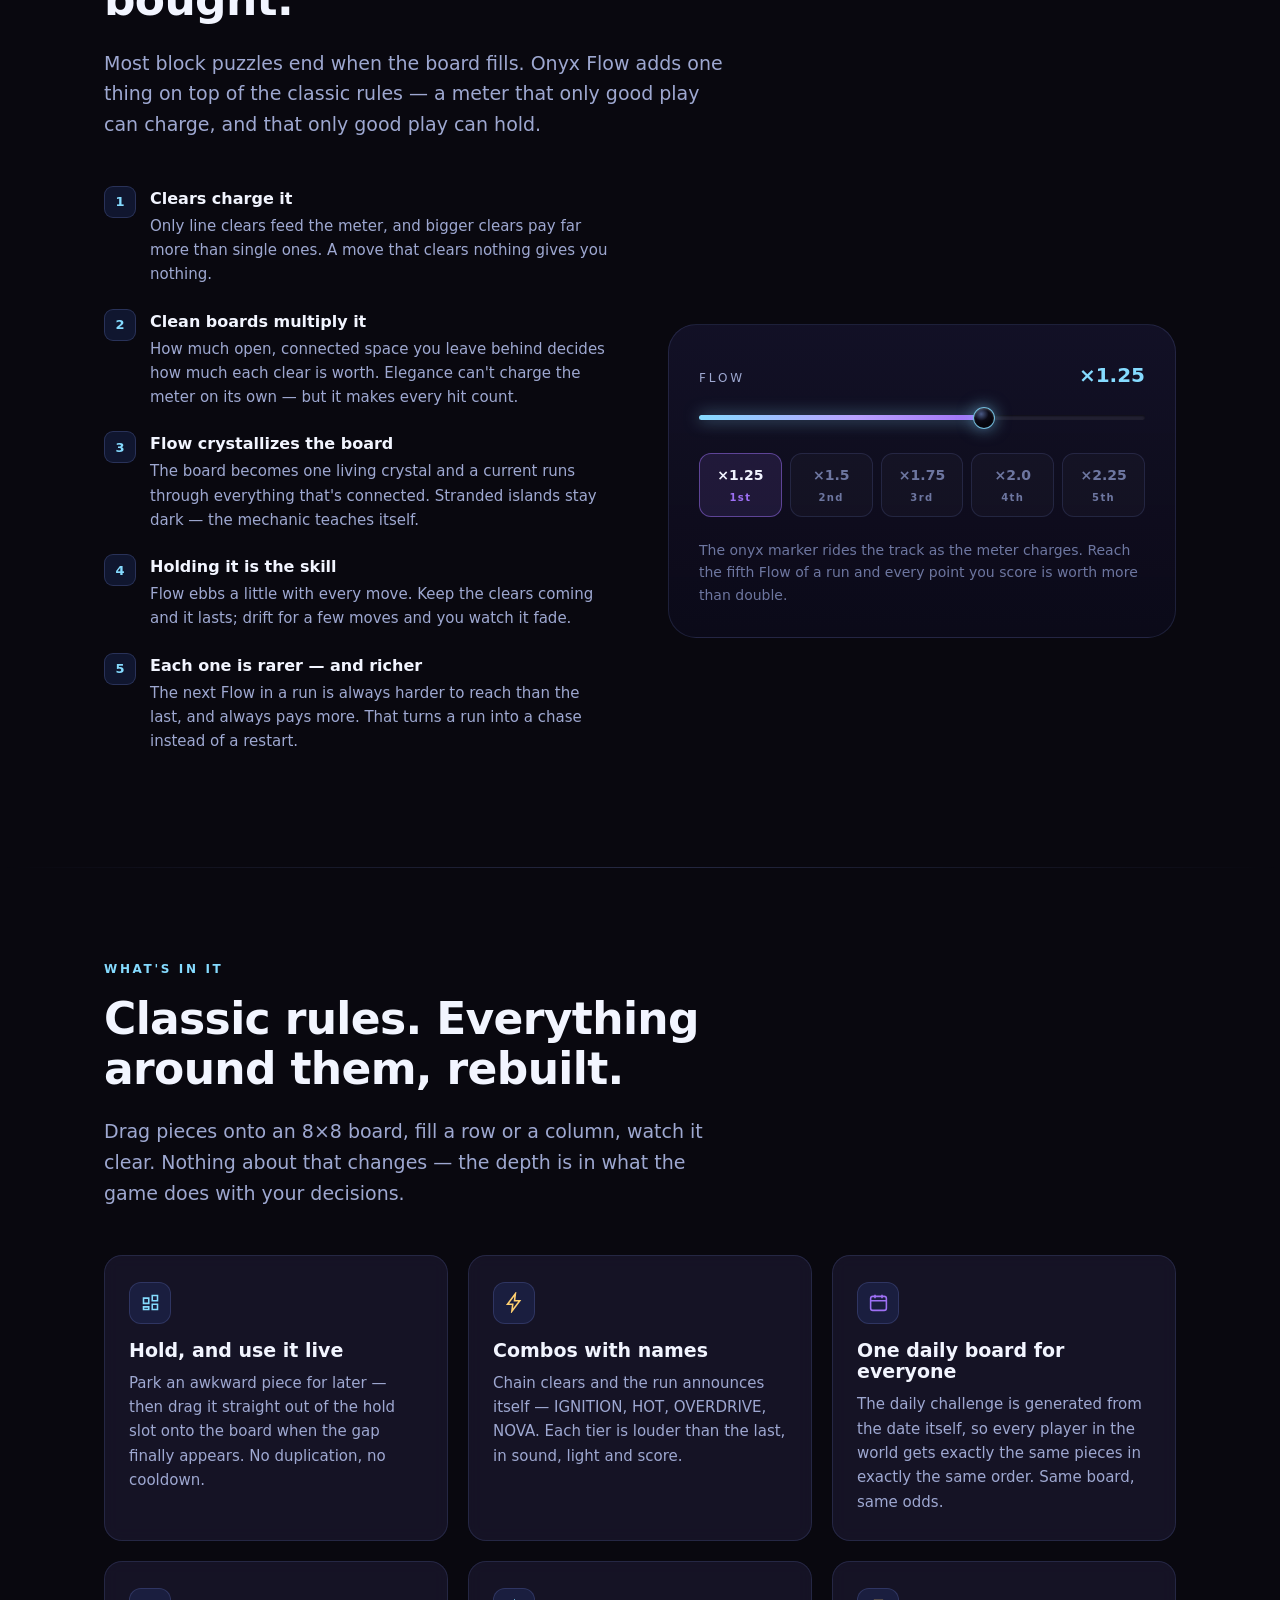
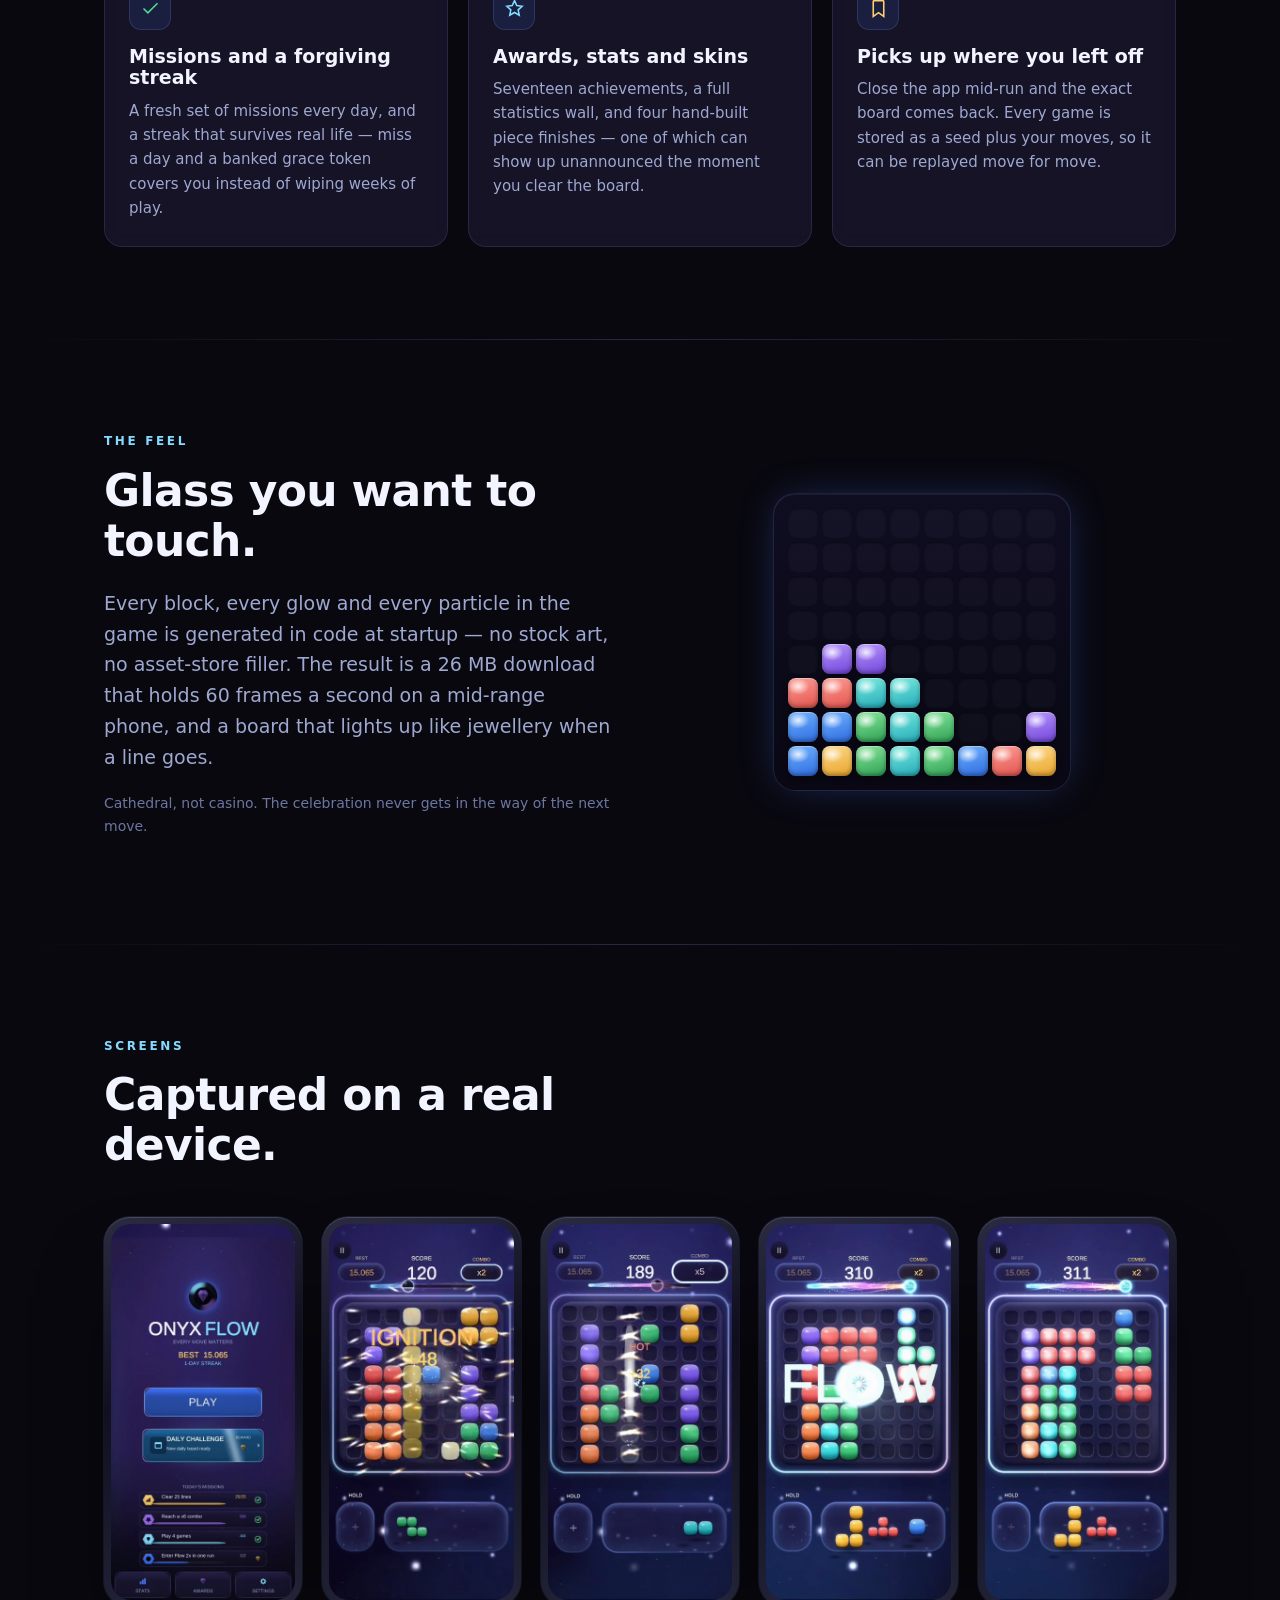
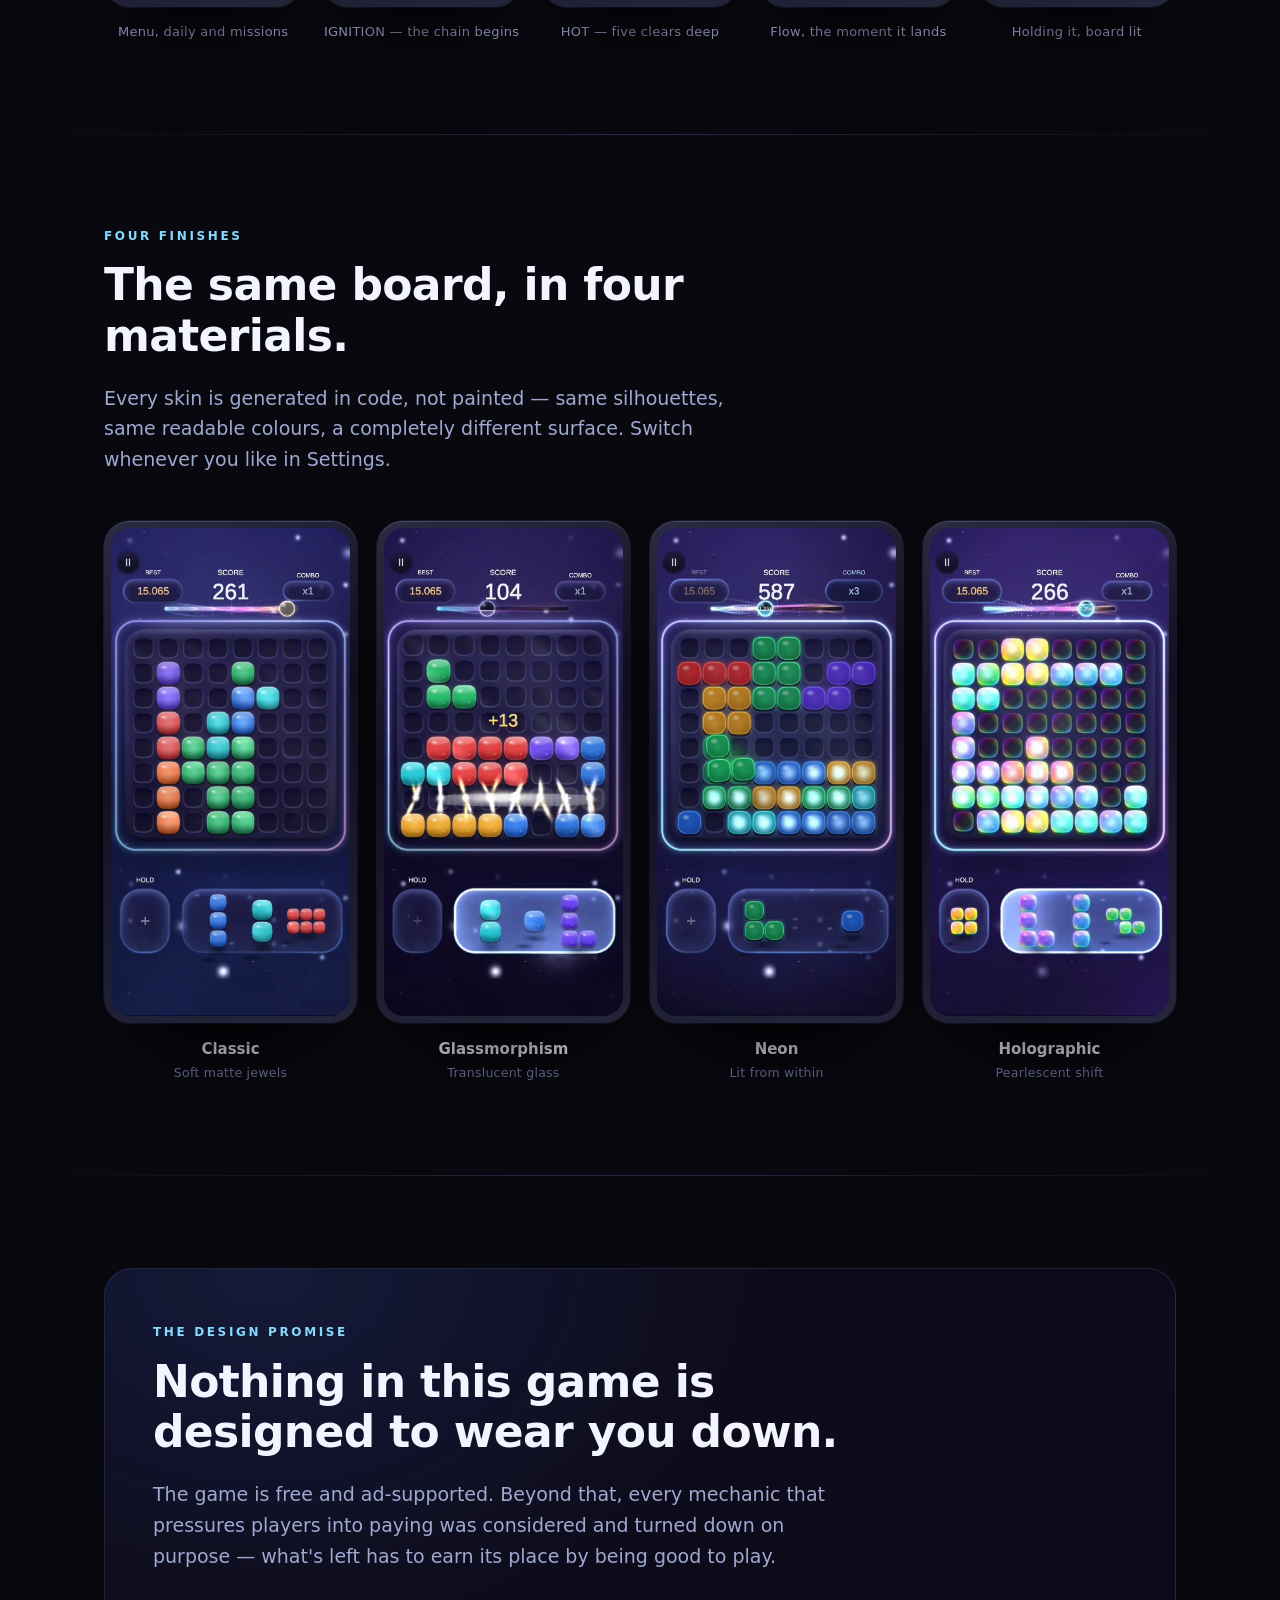
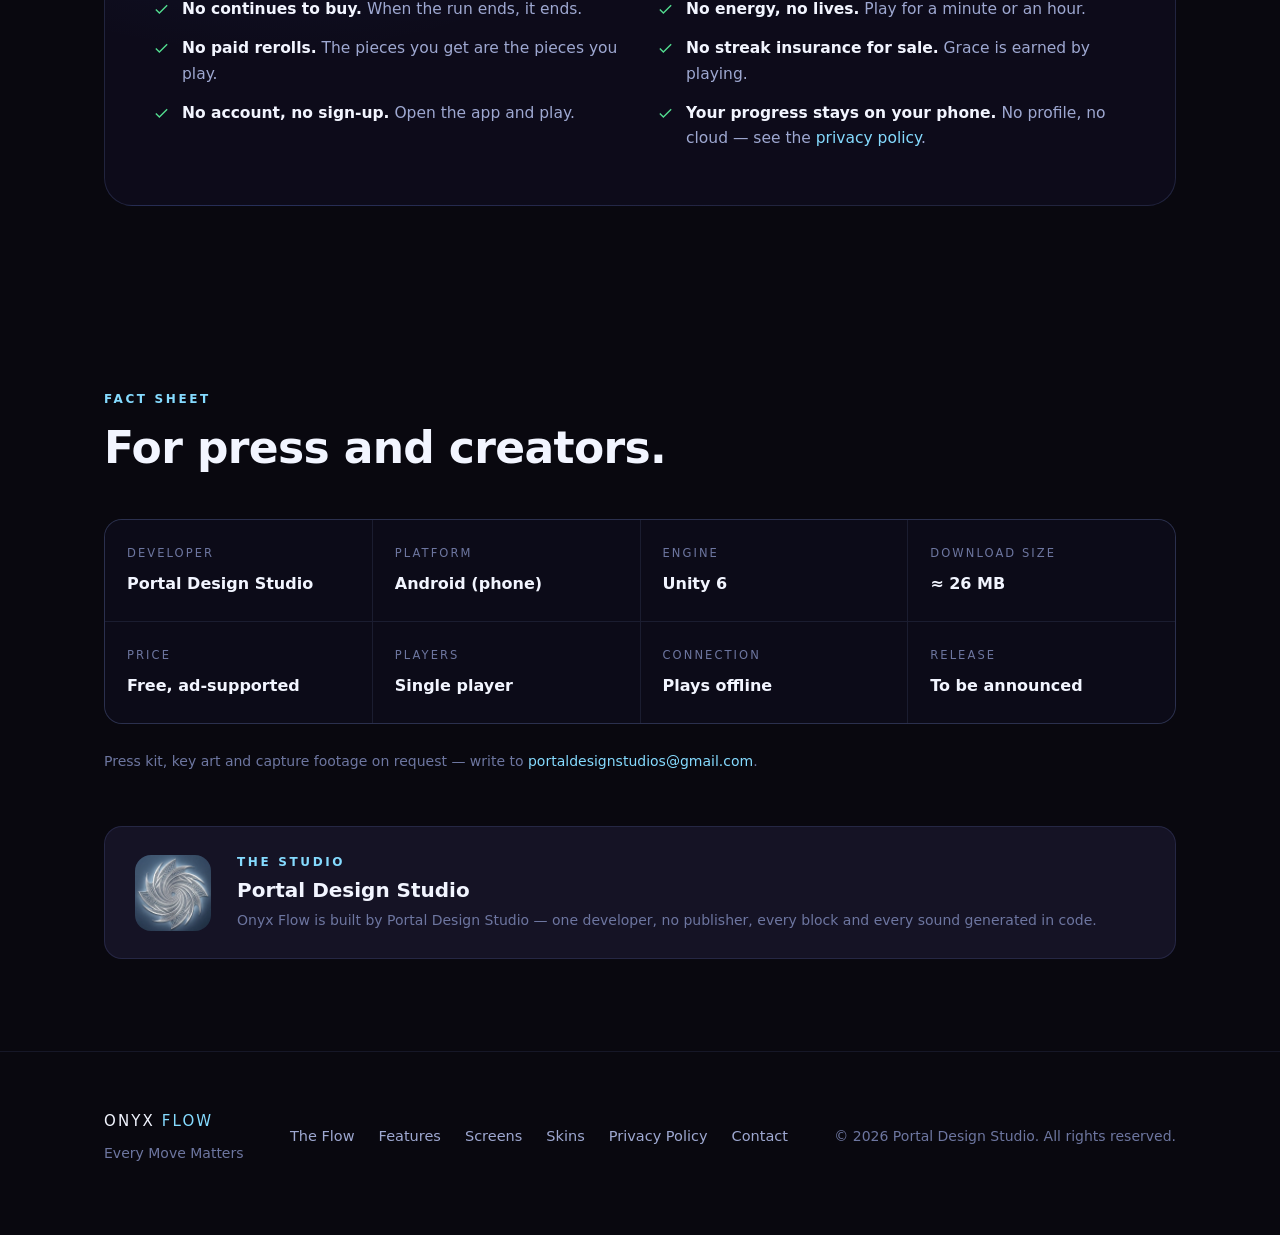
==== commit 6bb2a966: "Say closed testing instead of in development Co-Authored-By: Claude Opus 5 <noreply@anthropic.com>" ====
--- a/index.html
+++ b/index.html
@@ -69,7 +69,7 @@
   <section class="hero">
     <div class="wrap hero-grid">
       <div>
-        <span class="pill"><span class="dot"></span> In development — Android</span>
+        <span class="pill"><span class="dot"></span> In closed testing — Android</span>
         <h1>ONYX FLOW</h1>
         <p class="tagline">Every Move Matters</p>
         <p class="lede">
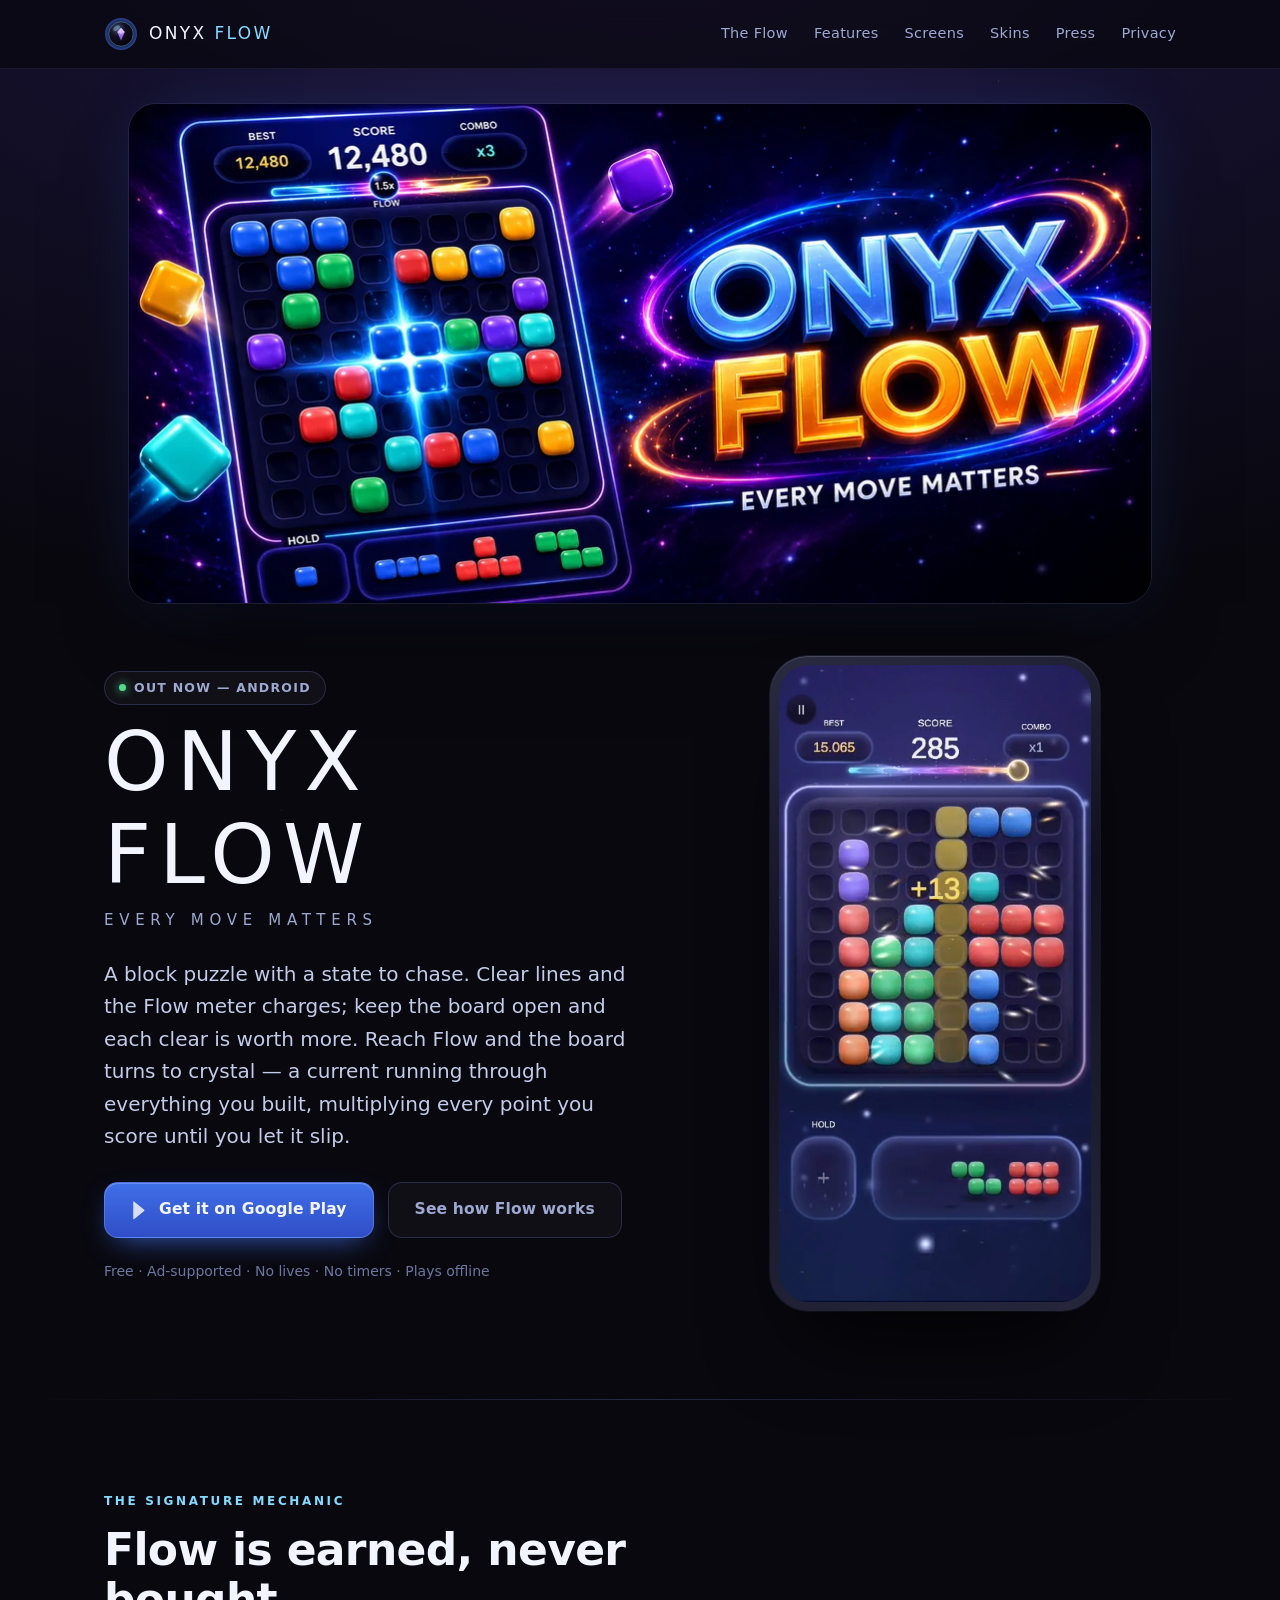
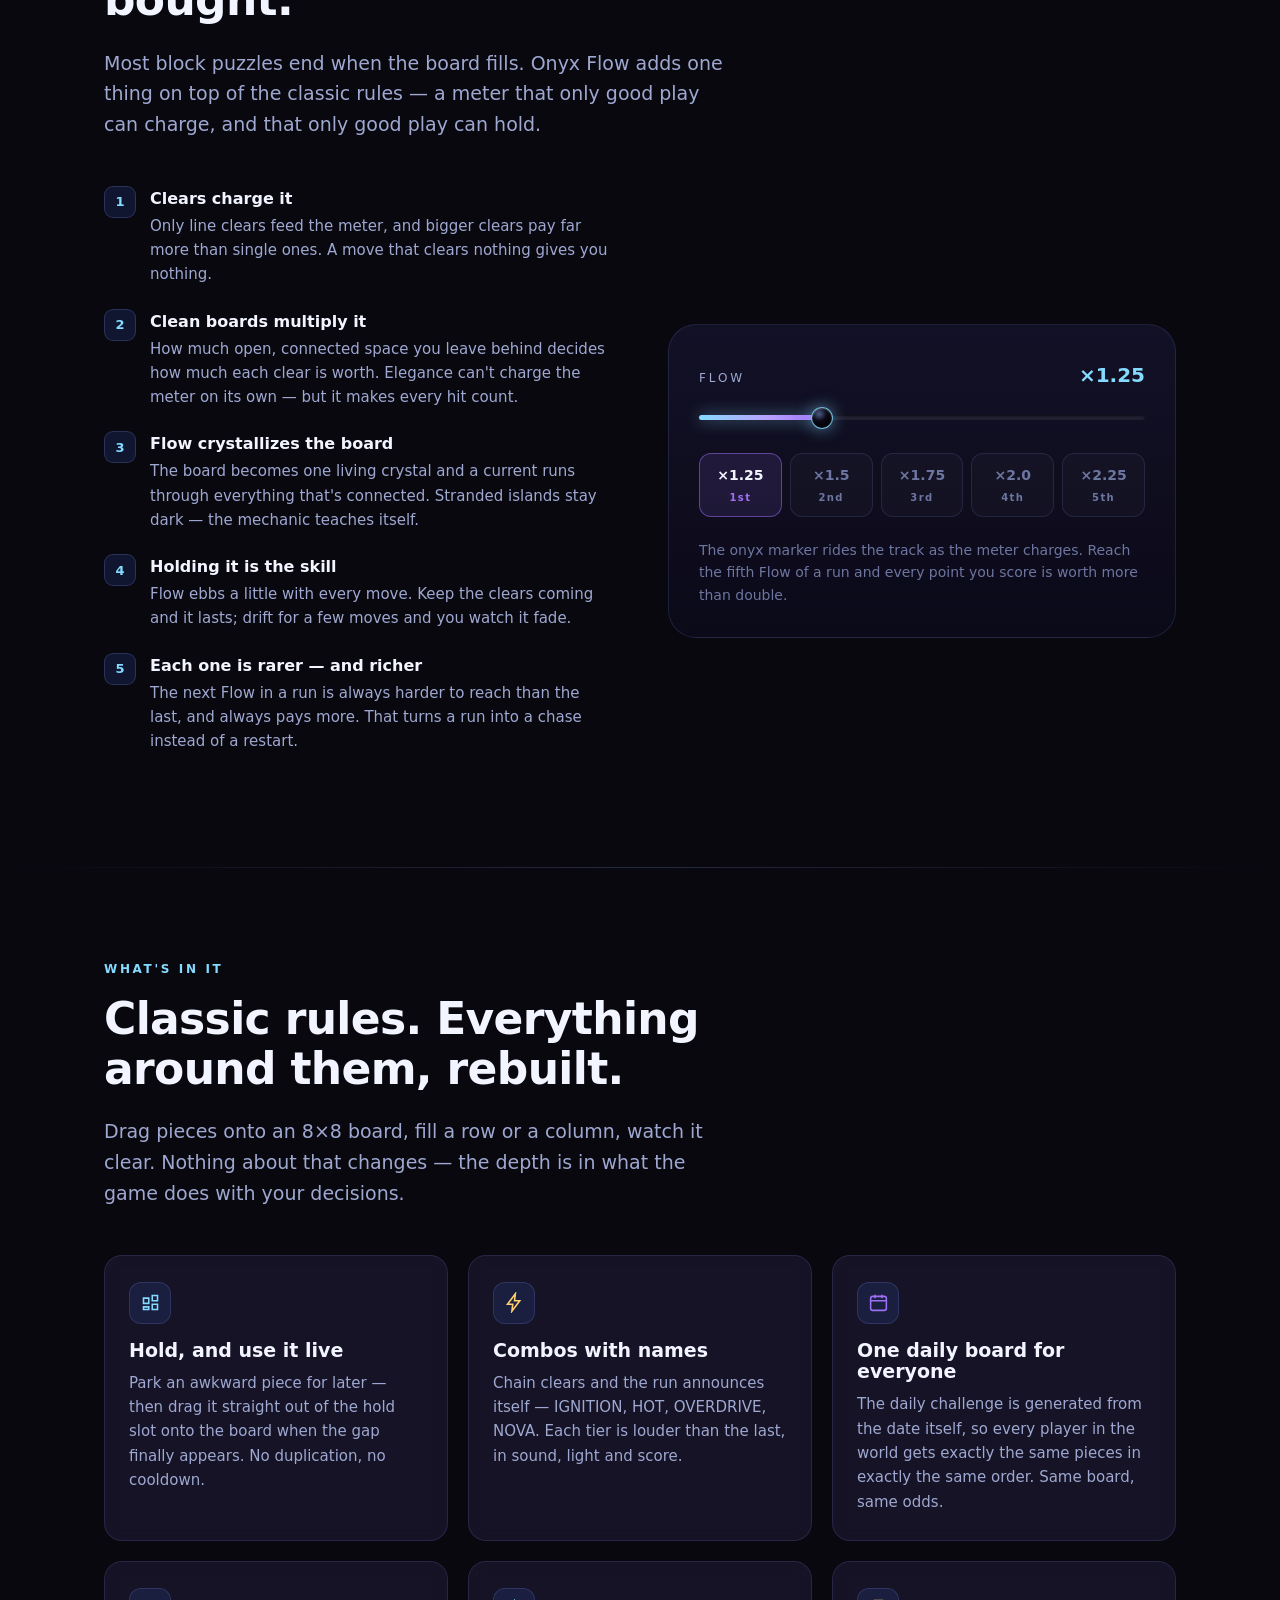
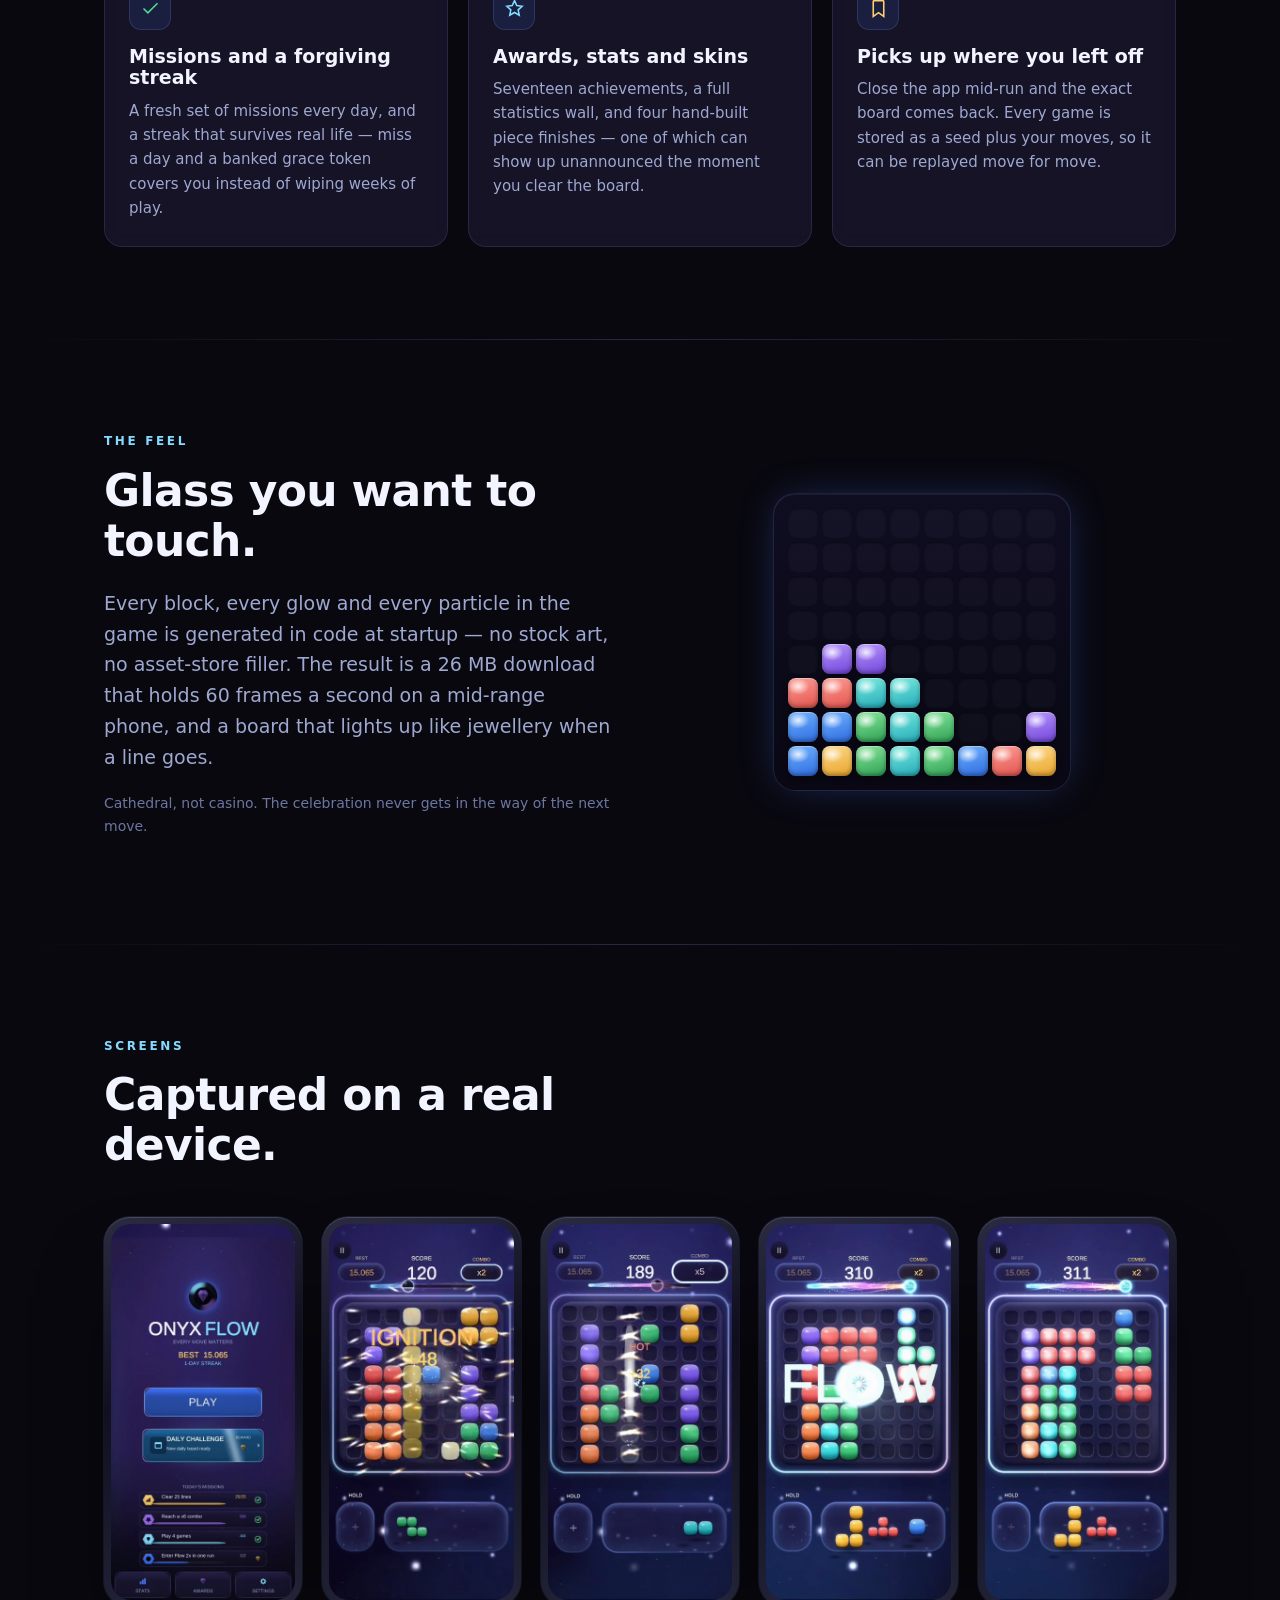
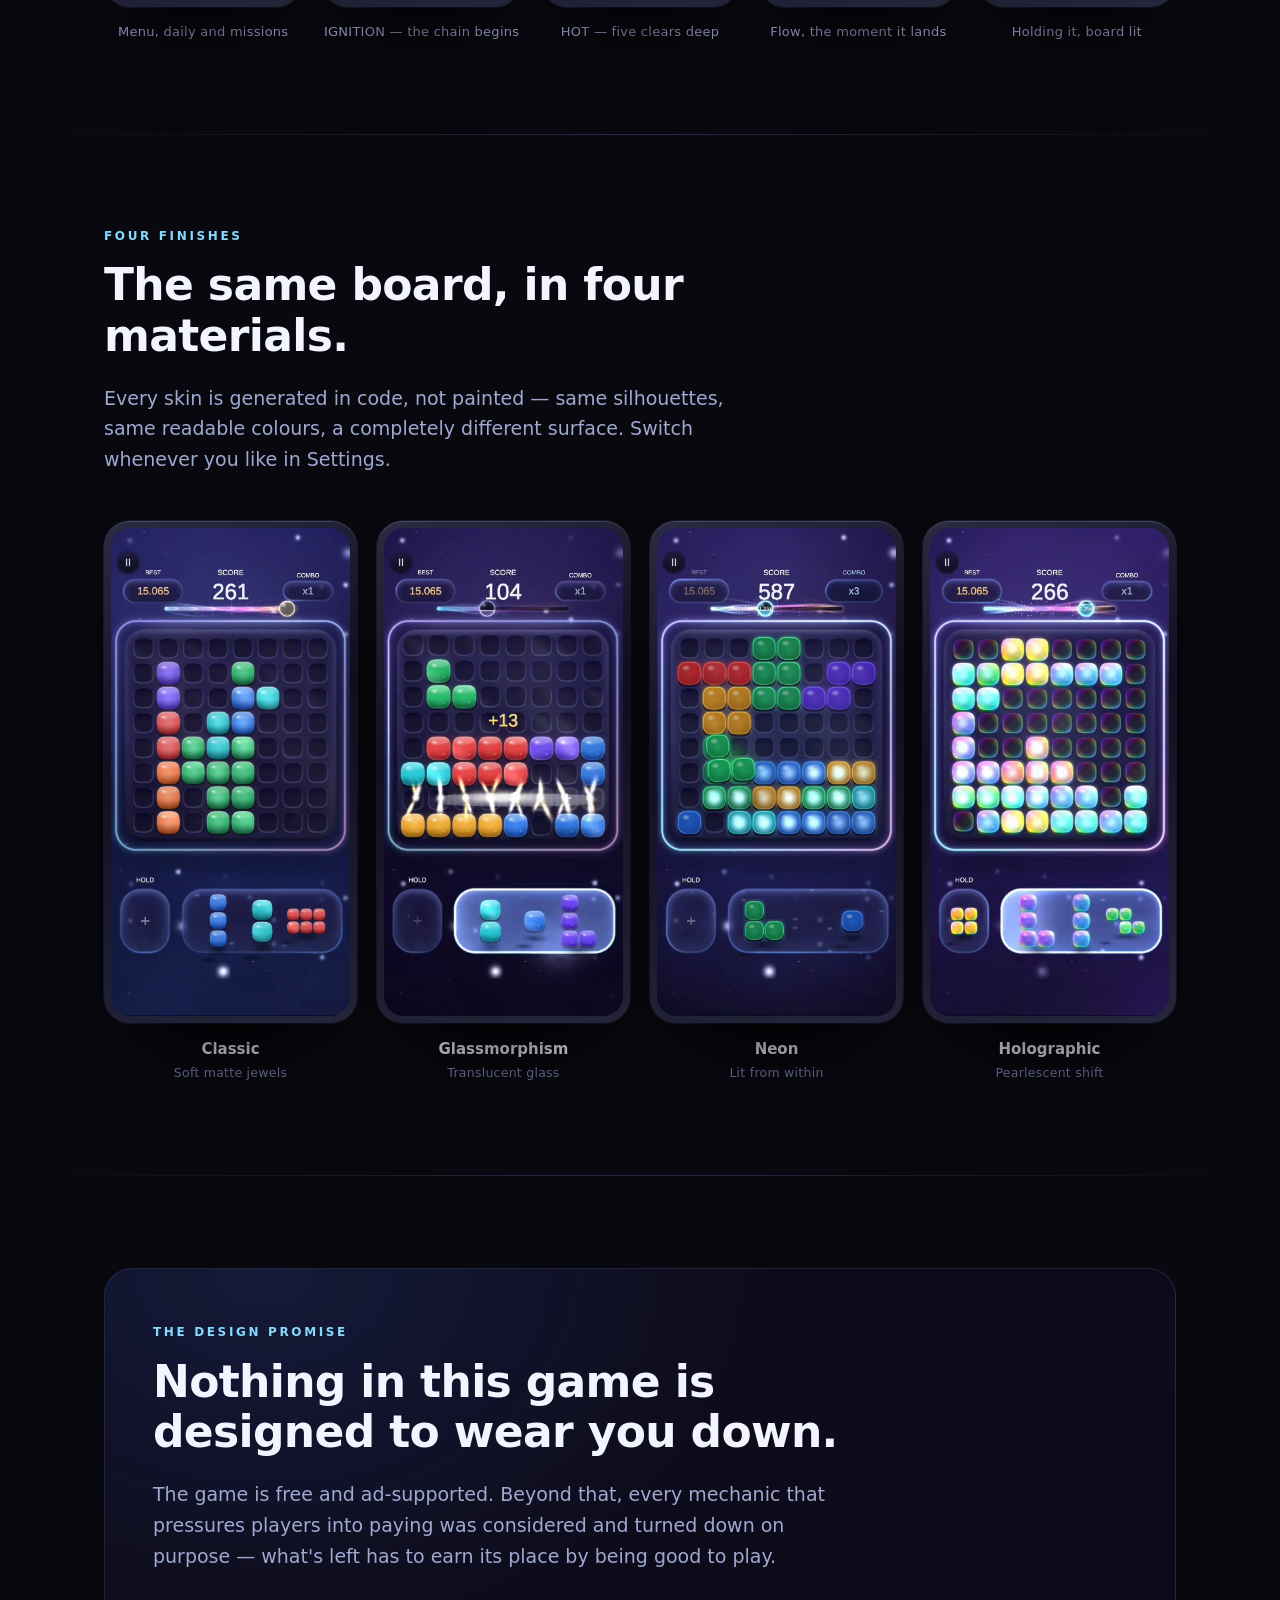
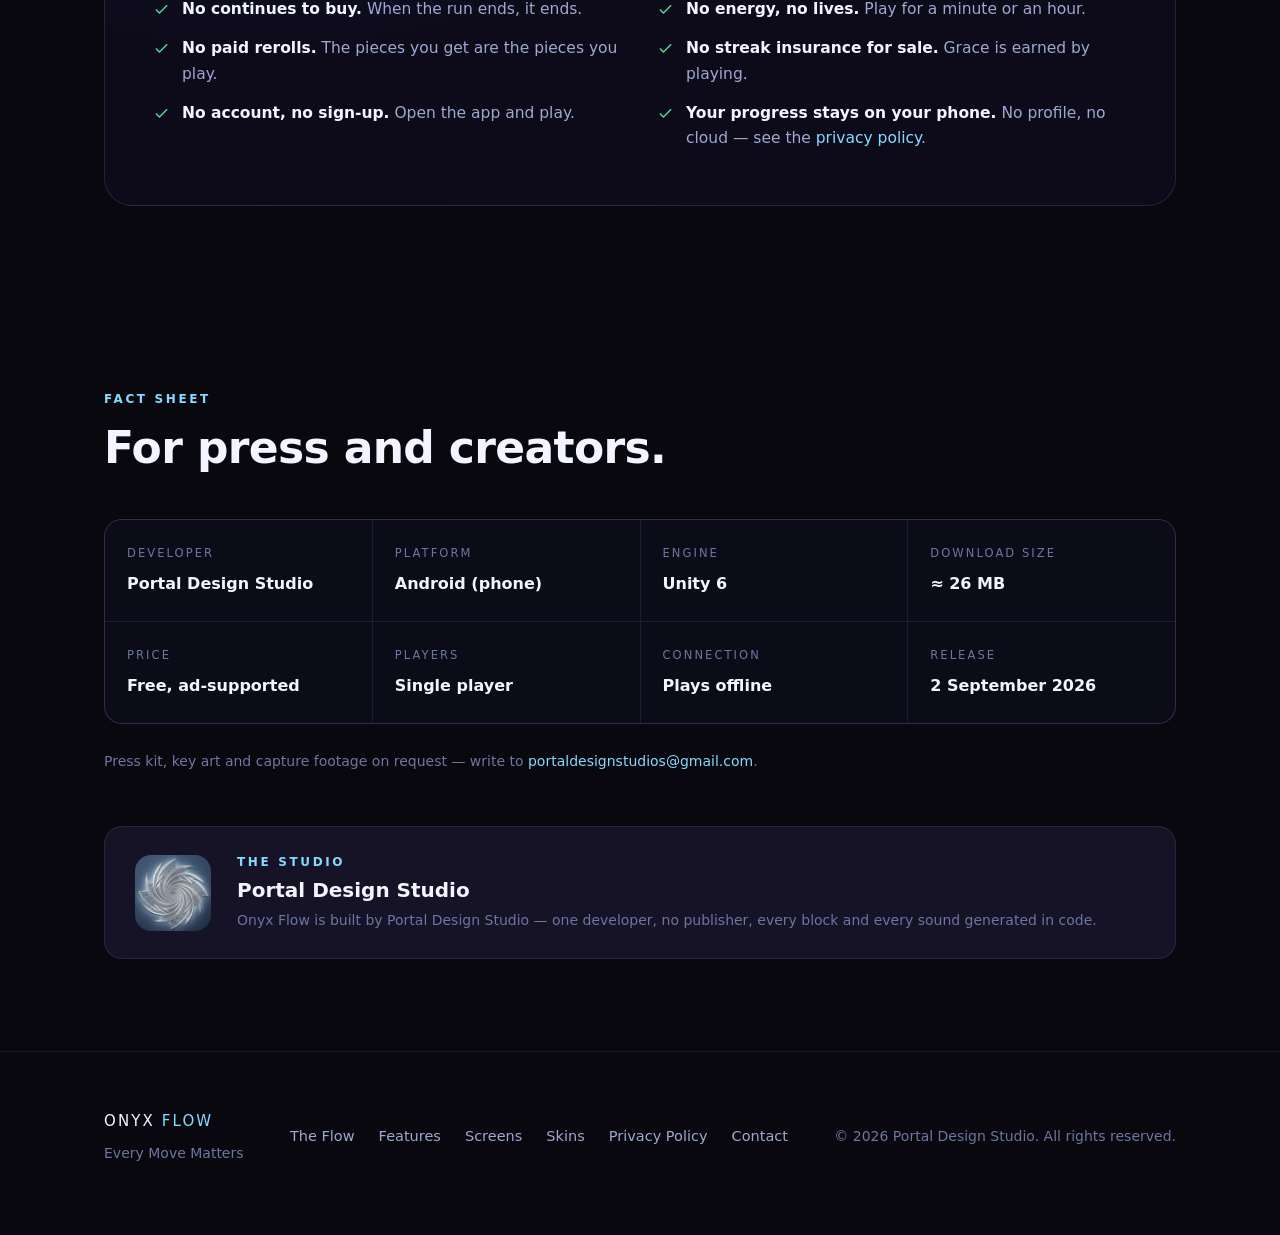
==== commit b95af087: "Say the game is out and point the button at the store The Play button was a disabled span reading "C" ====
--- a/index.html
+++ b/index.html
@@ -69,7 +69,7 @@
   <section class="hero">
     <div class="wrap hero-grid">
       <div>
-        <span class="pill"><span class="dot"></span> In closed testing — Android</span>
+        <span class="pill"><span class="dot"></span> Out now — Android</span>
         <h1>ONYX FLOW</h1>
         <p class="tagline">Every Move Matters</p>
         <p class="lede">
@@ -79,16 +79,10 @@
           you score until you let it slip.
         </p>
         <div class="hero-cta">
-          <span class="btn" aria-disabled="true">
+          <a class="btn" href="https://play.google.com/store/apps/details?id=com.portaldesignstudio.onyxflow">
             <svg width="18" height="20" viewBox="0 0 24 26" aria-hidden="true"><path fill="currentColor" d="M3 1.4v23.2c0 .6.5 1 1 .7l13.6-11.1c.5-.4.5-1.1 0-1.5L4 1.6c-.4-.3-1 0-1 .8Z" opacity=".85"/></svg>
-            Coming to Google Play
-          </span>
-
-          <div class="countdown" id="countdown" hidden>
-            <div class="cd-cell"><b id="cd-d">--</b><span>days</span></div>
-            <div class="cd-cell"><b id="cd-h">--</b><span>hrs</span></div>
-            <div class="cd-cell"><b id="cd-m">--</b><span>min</span></div>
-          </div>
+            Get it on Google Play
+          </a>
 
           <a class="btn ghost" href="#flow">See how Flow works</a>
         </div>
@@ -358,7 +352,7 @@
         <div><dt>Price</dt><dd>Free, ad-supported</dd></div>
         <div><dt>Players</dt><dd>Single player</dd></div>
         <div><dt>Connection</dt><dd>Plays offline</dd></div>
-        <div><dt>Release</dt><dd>To be announced</dd></div>
+        <div><dt>Release</dt><dd>2 September 2026</dd></div>
       </dl>
       <p class="small" style="margin-top:26px">
         Press kit, key art and capture footage on request — write to
@@ -403,31 +397,6 @@
 (function () {
   var reduced = window.matchMedia('(prefers-reduced-motion: reduce)').matches;
   document.getElementById('yr').textContent = new Date().getFullYear();
-
-  /* ---- launch countdown ----
-     Anchored to an absolute instant with an explicit offset, so it reads the
-     same wherever the visitor is. Romania is on EEST (UTC+3) through October. */
-  var cdEl = document.getElementById('countdown');
-  if (cdEl) {
-    var target = new Date('2026-09-02T09:20:00+03:00').getTime();
-    var cdD = document.getElementById('cd-d');
-    var cdH = document.getElementById('cd-h');
-    var cdM = document.getElementById('cd-m');
-    var pad = function (n) { return n < 10 ? '0' + n : String(n); };
-
-    var tick = function () {
-      var left = target - Date.now();
-      if (left <= 0) { cdEl.hidden = true; clearInterval(timer); return; }
-      var mins = Math.floor(left / 60000);
-      cdD.textContent = String(Math.floor(mins / 1440));
-      cdH.textContent = pad(Math.floor((mins % 1440) / 60));
-      cdM.textContent = pad(mins % 60);
-      cdEl.hidden = false;
-    };
-
-    tick();
-    var timer = setInterval(tick, 1000);
-  }
 
   /* ---- scroll reveal ---- */
   var items = document.querySelectorAll('.reveal');
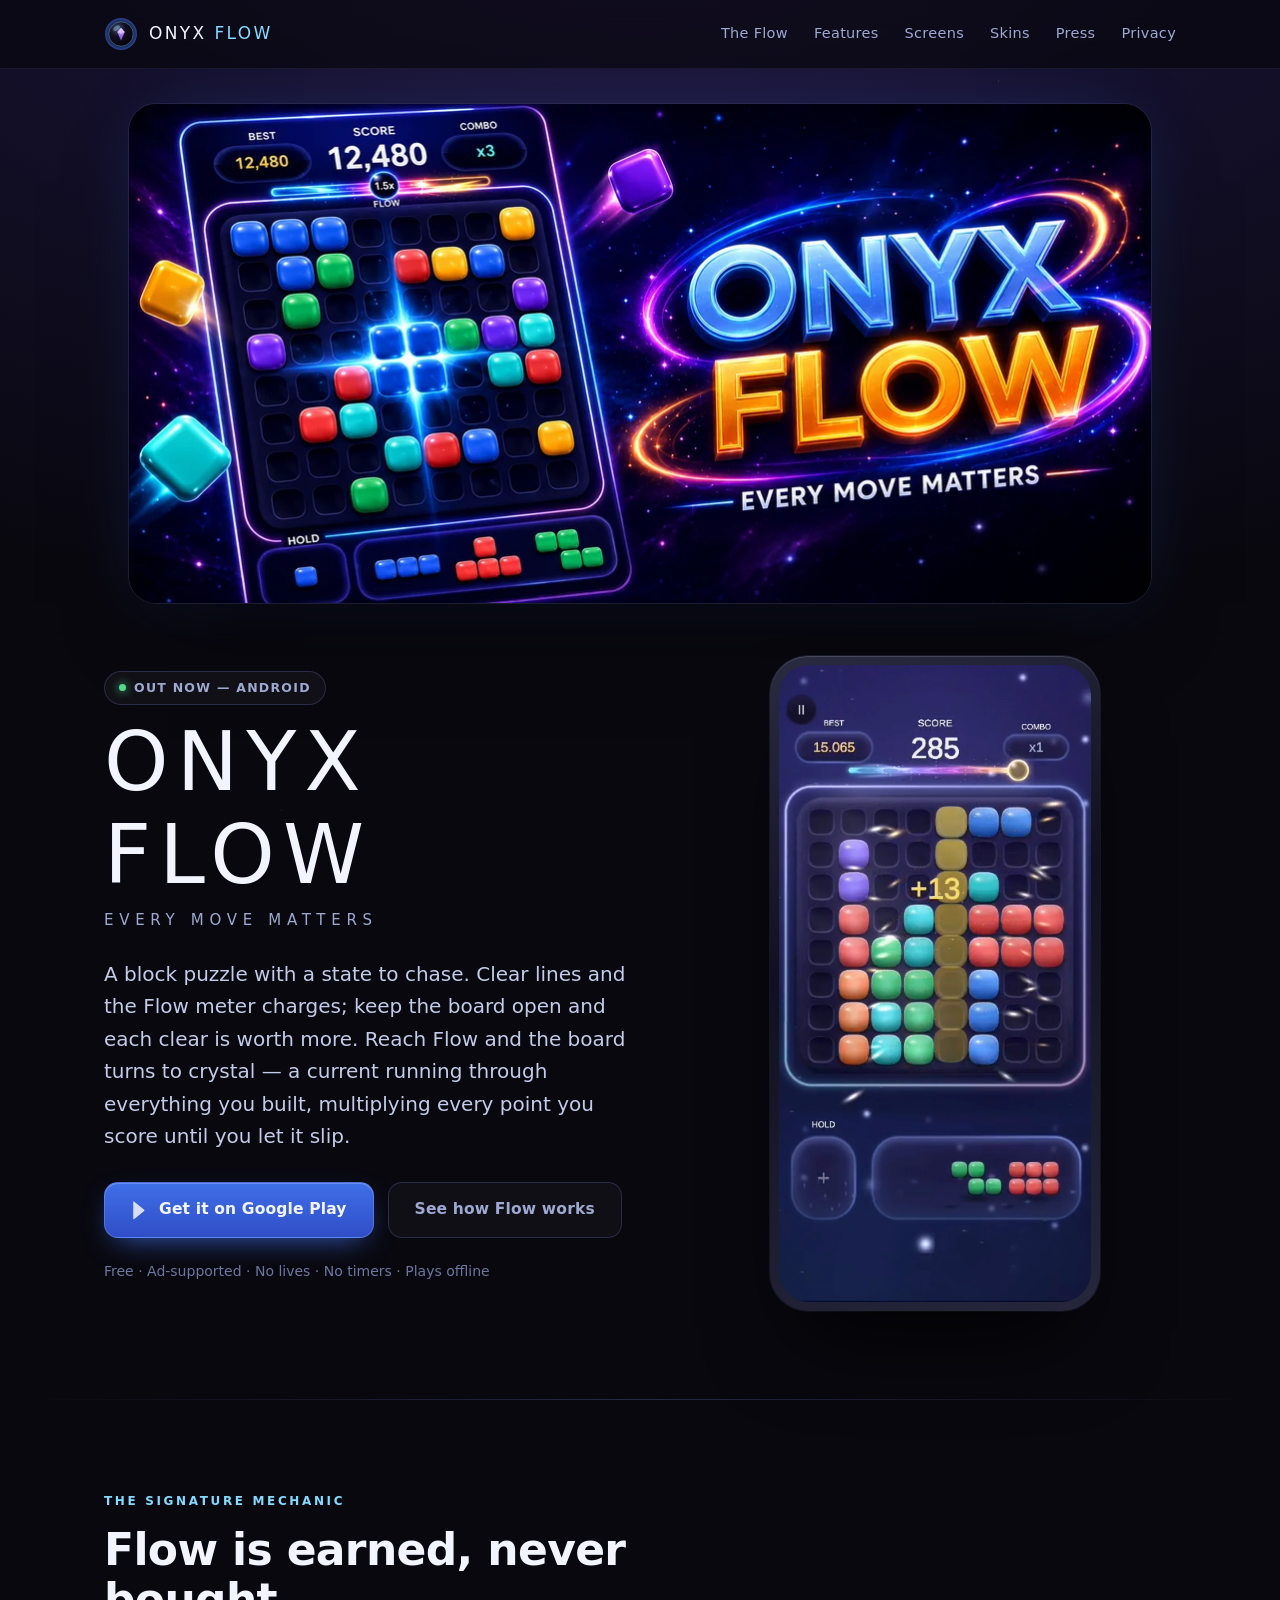
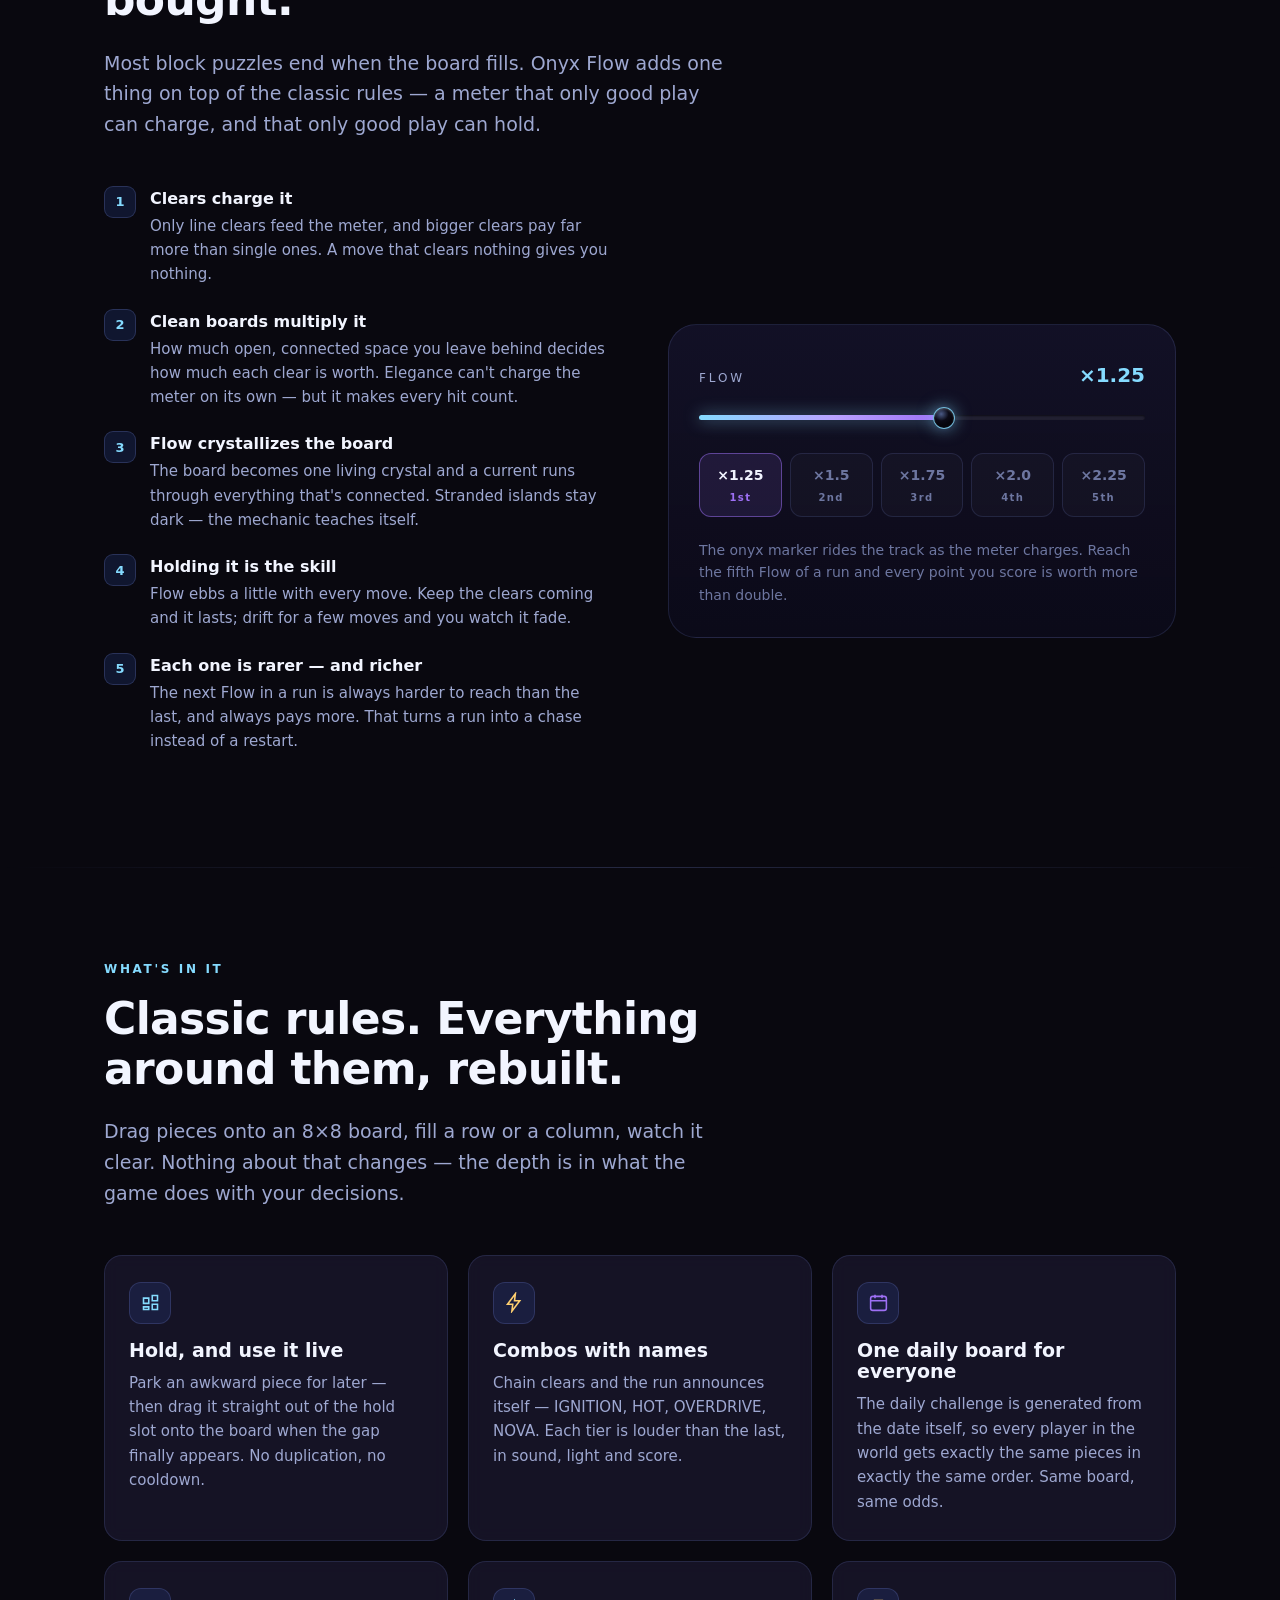
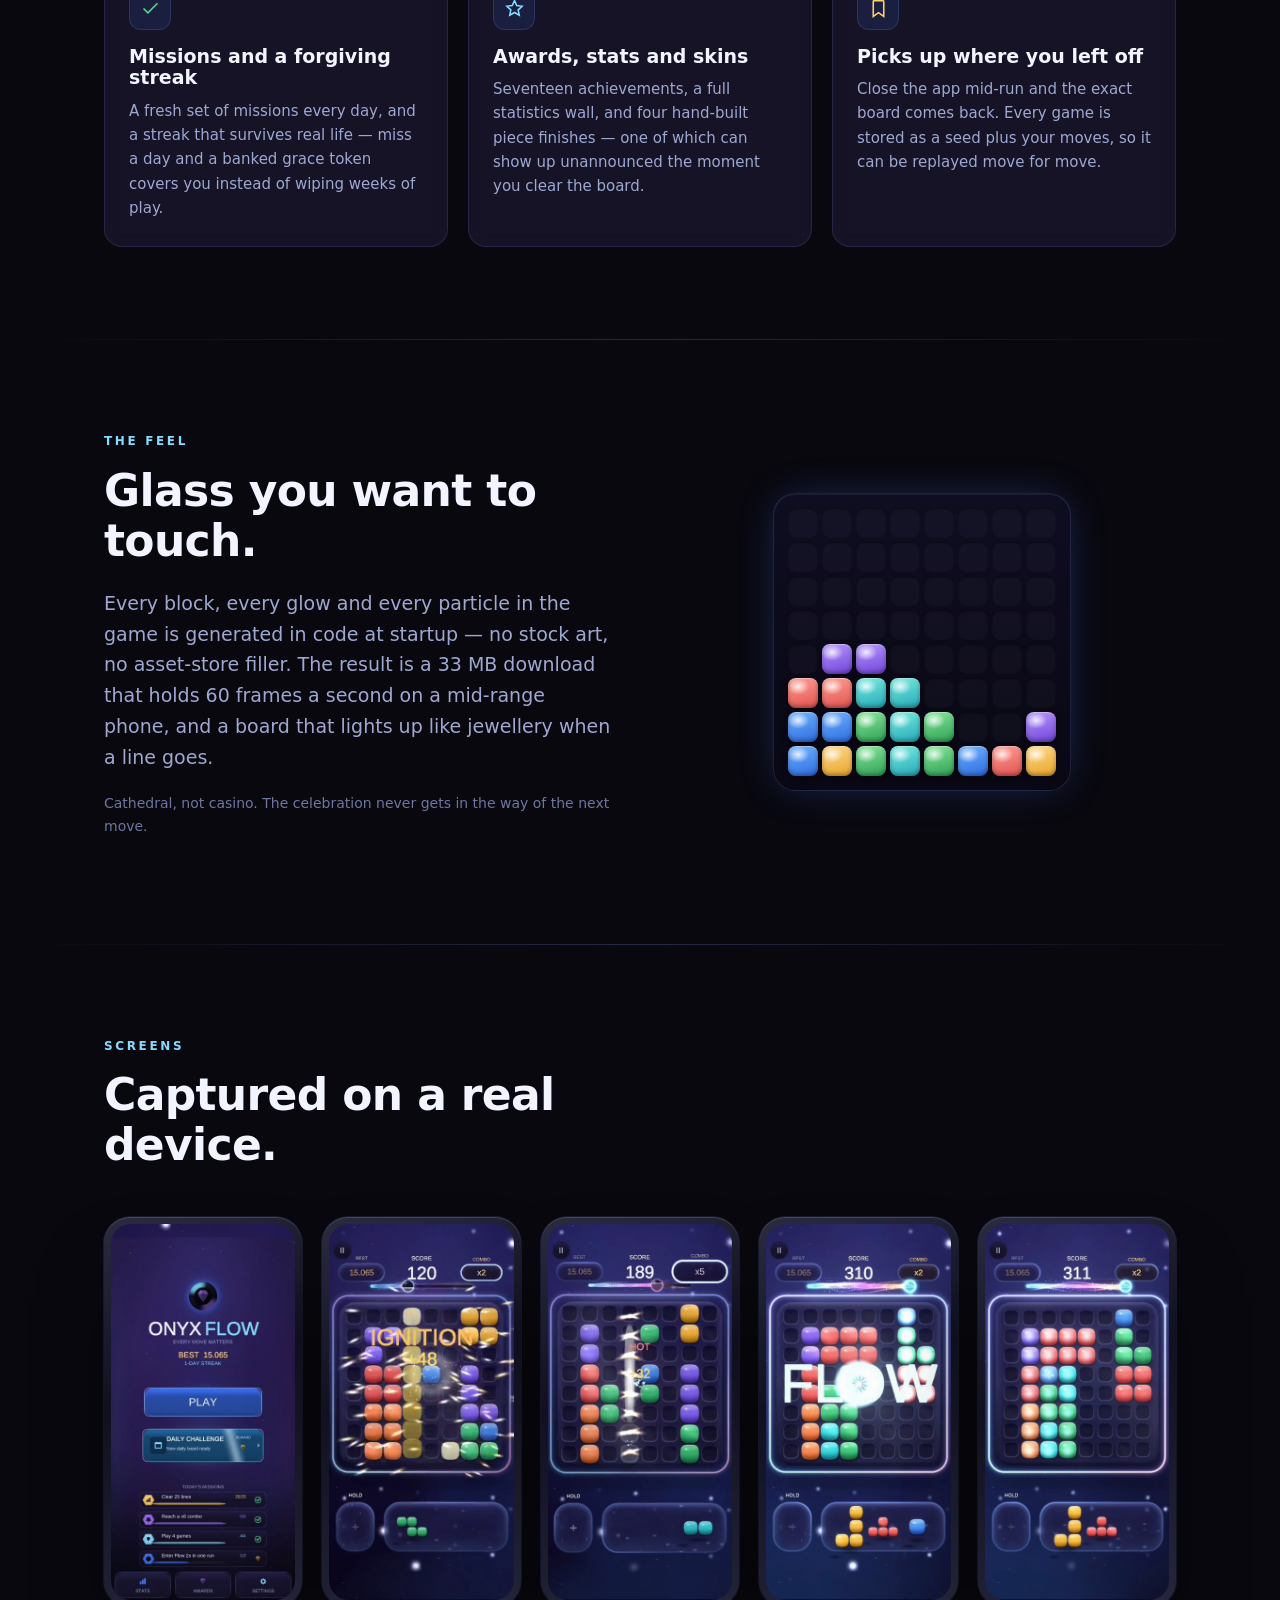
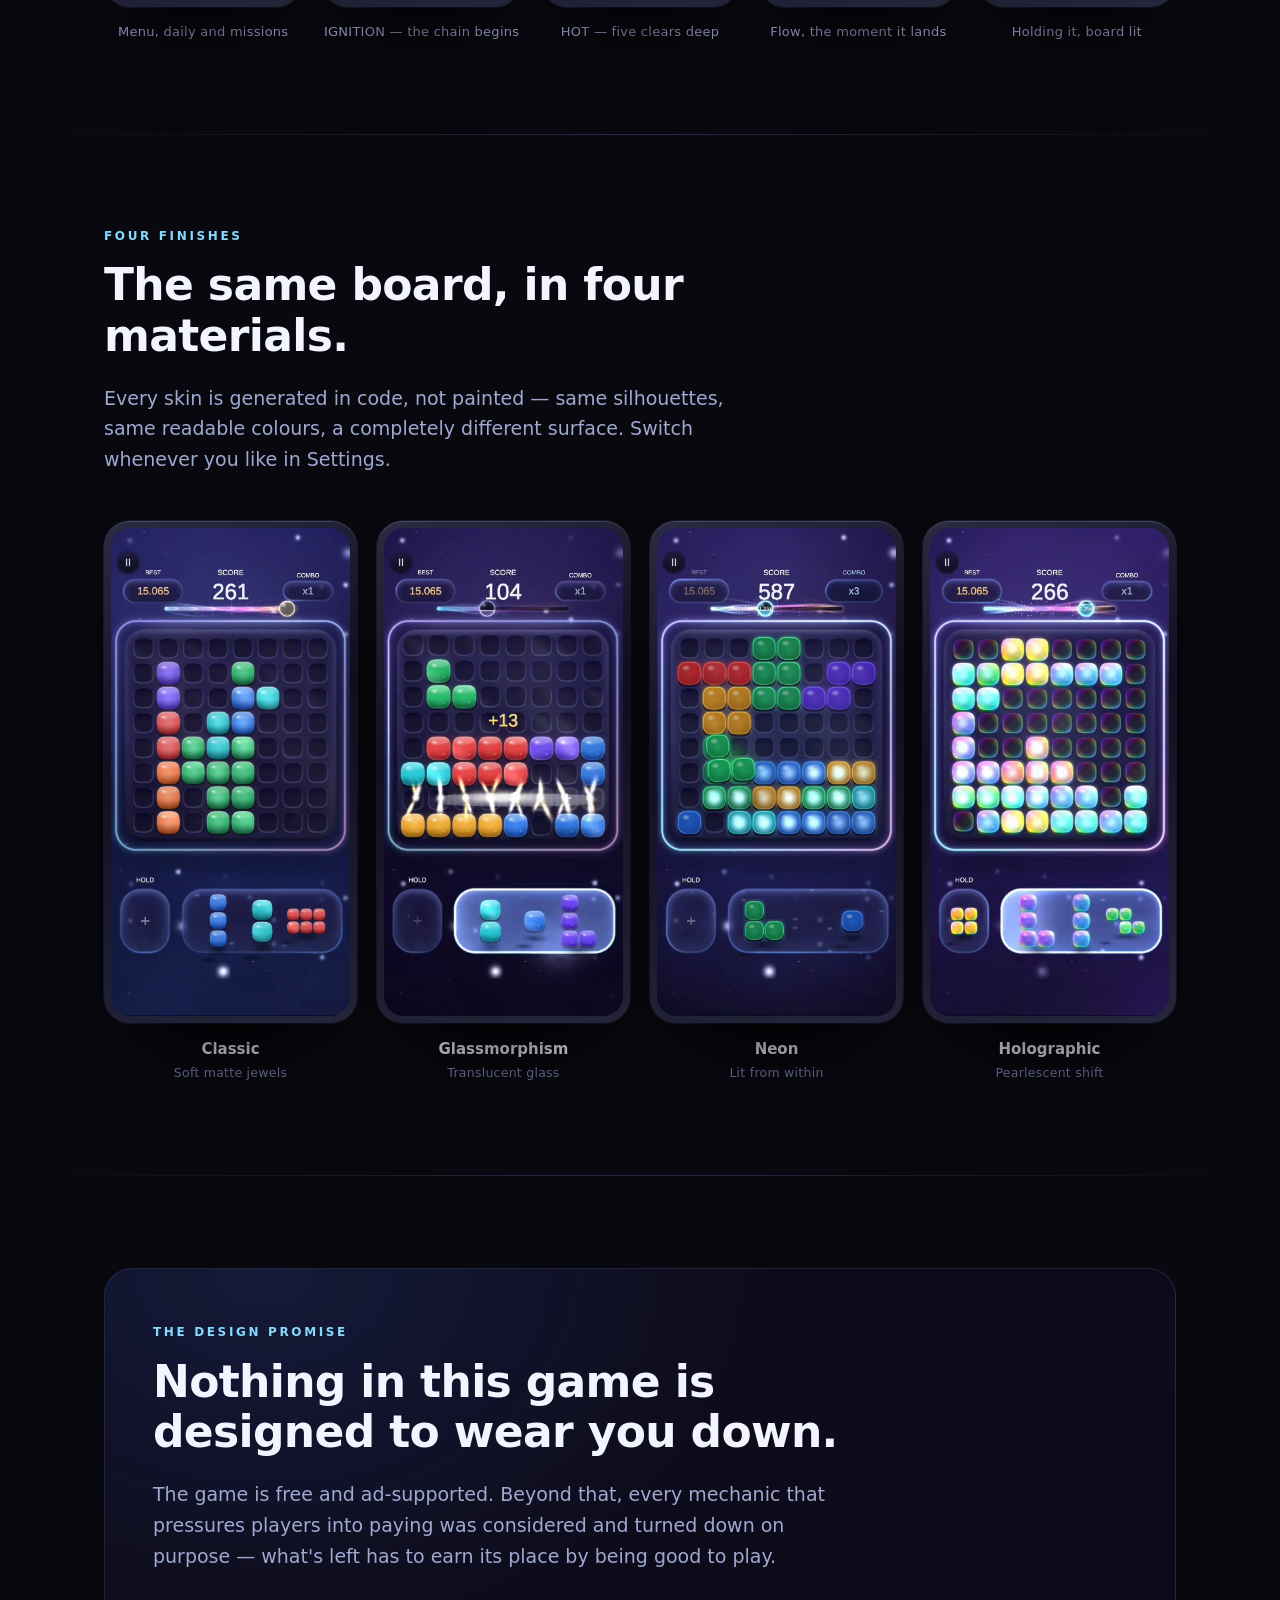
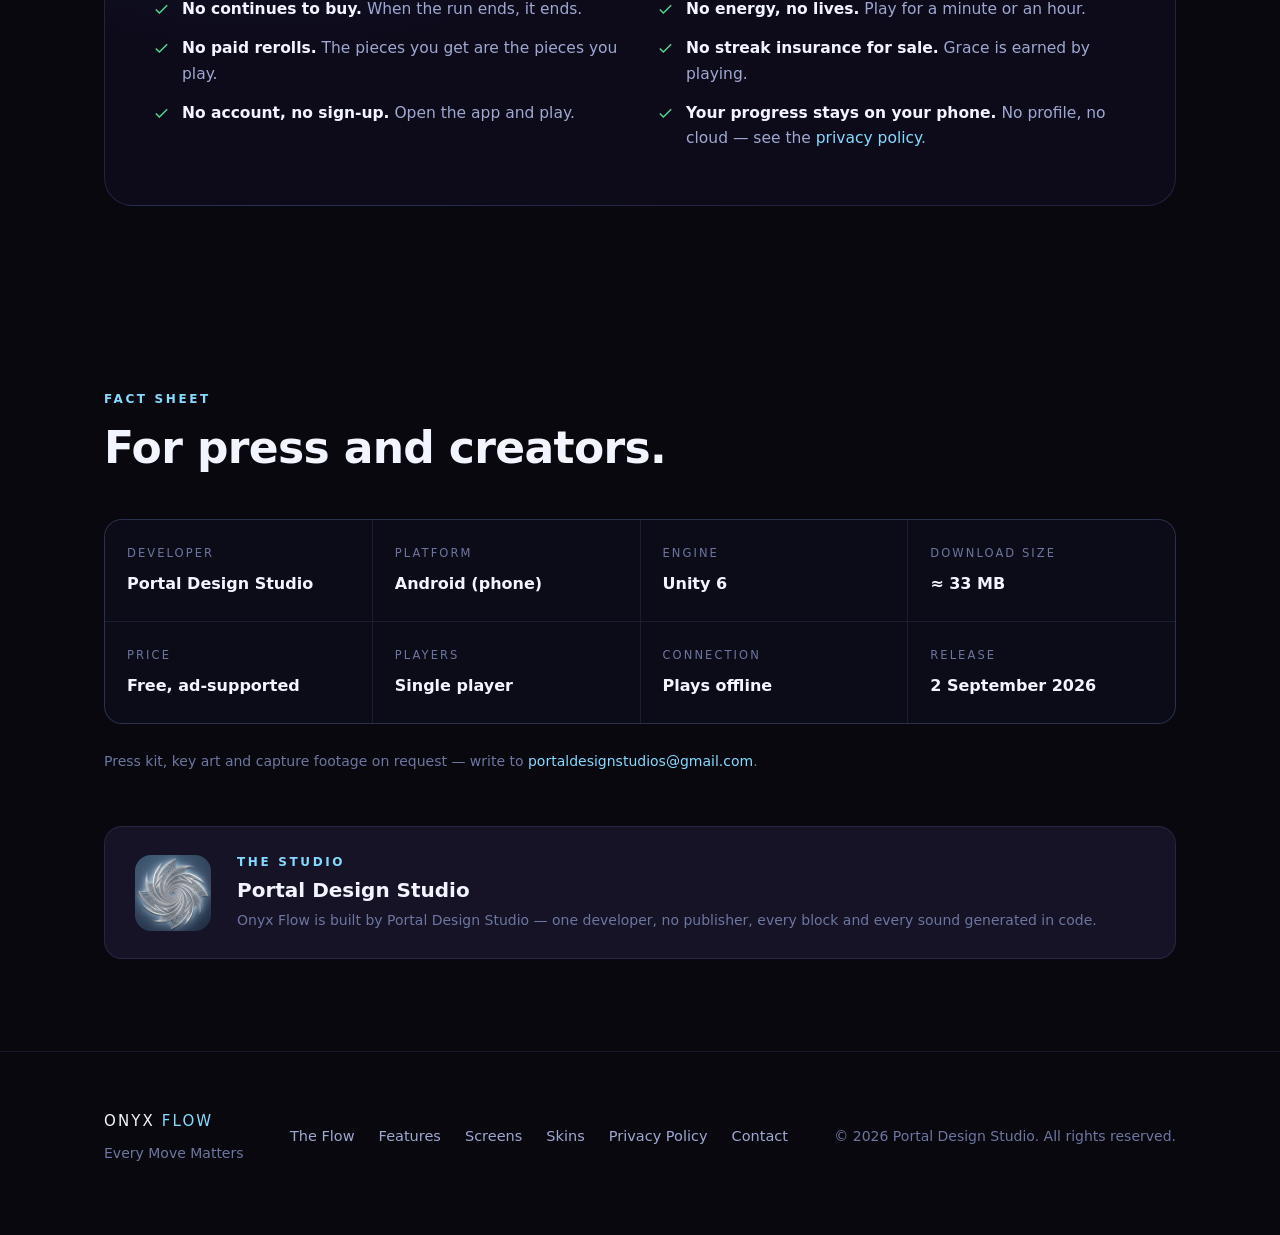
==== commit 9f65ca61: "Correct the download size to match the shipped bundle Play reports 32.6 MB for a new install; the pa" ====
--- a/index.html
+++ b/index.html
@@ -232,7 +232,7 @@
         <h2>Glass you want to touch.</h2>
         <p class="lede">
           Every block, every glow and every particle in the game is generated in code at
-          startup — no stock art, no asset-store filler. The result is a 26 MB download that
+          startup — no stock art, no asset-store filler. The result is a 33 MB download that
           holds 60 frames a second on a mid-range phone, and a board that lights up like
           jewellery when a line goes.
         </p>
@@ -348,7 +348,7 @@
         <div><dt>Developer</dt><dd>Portal Design Studio</dd></div>
         <div><dt>Platform</dt><dd>Android (phone)</dd></div>
         <div><dt>Engine</dt><dd>Unity 6</dd></div>
-        <div><dt>Download size</dt><dd>≈ 26 MB</dd></div>
+        <div><dt>Download size</dt><dd>≈ 33 MB</dd></div>
         <div><dt>Price</dt><dd>Free, ad-supported</dd></div>
         <div><dt>Players</dt><dd>Single player</dd></div>
         <div><dt>Connection</dt><dd>Plays offline</dd></div>
